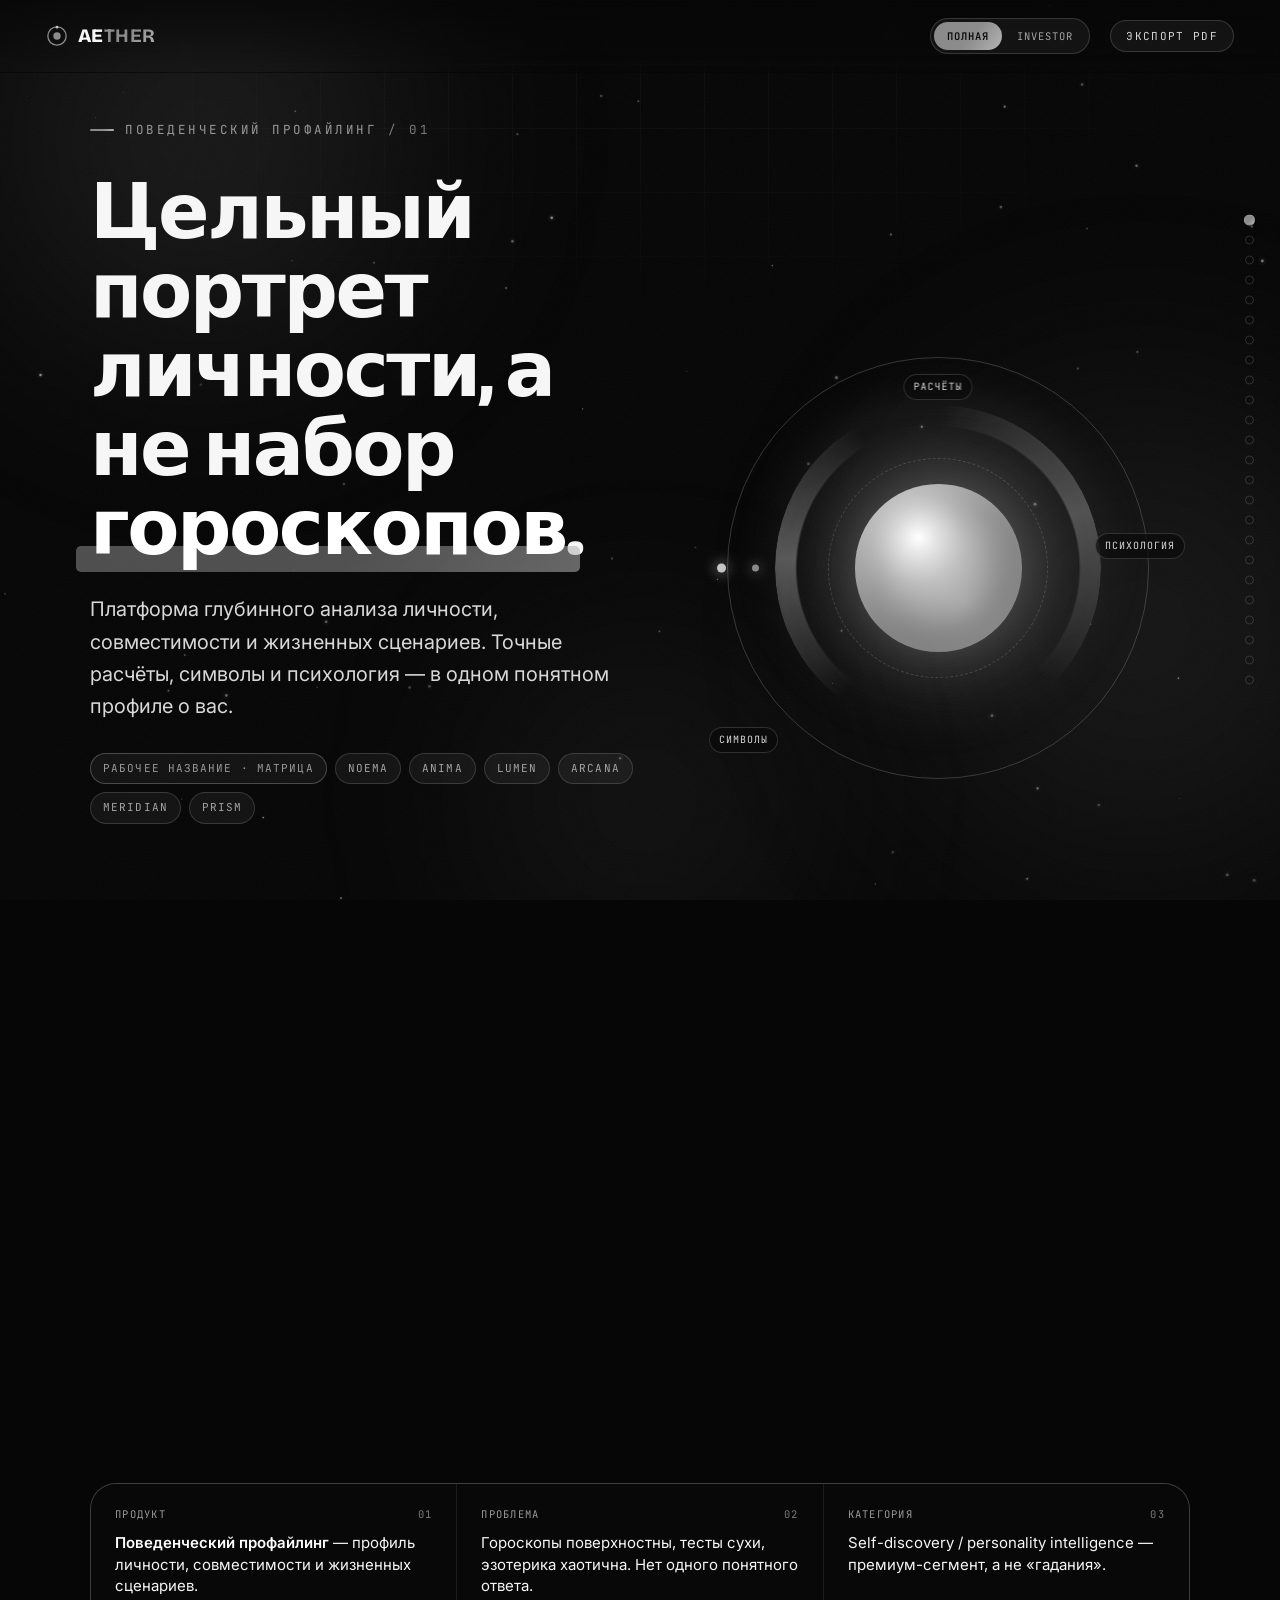
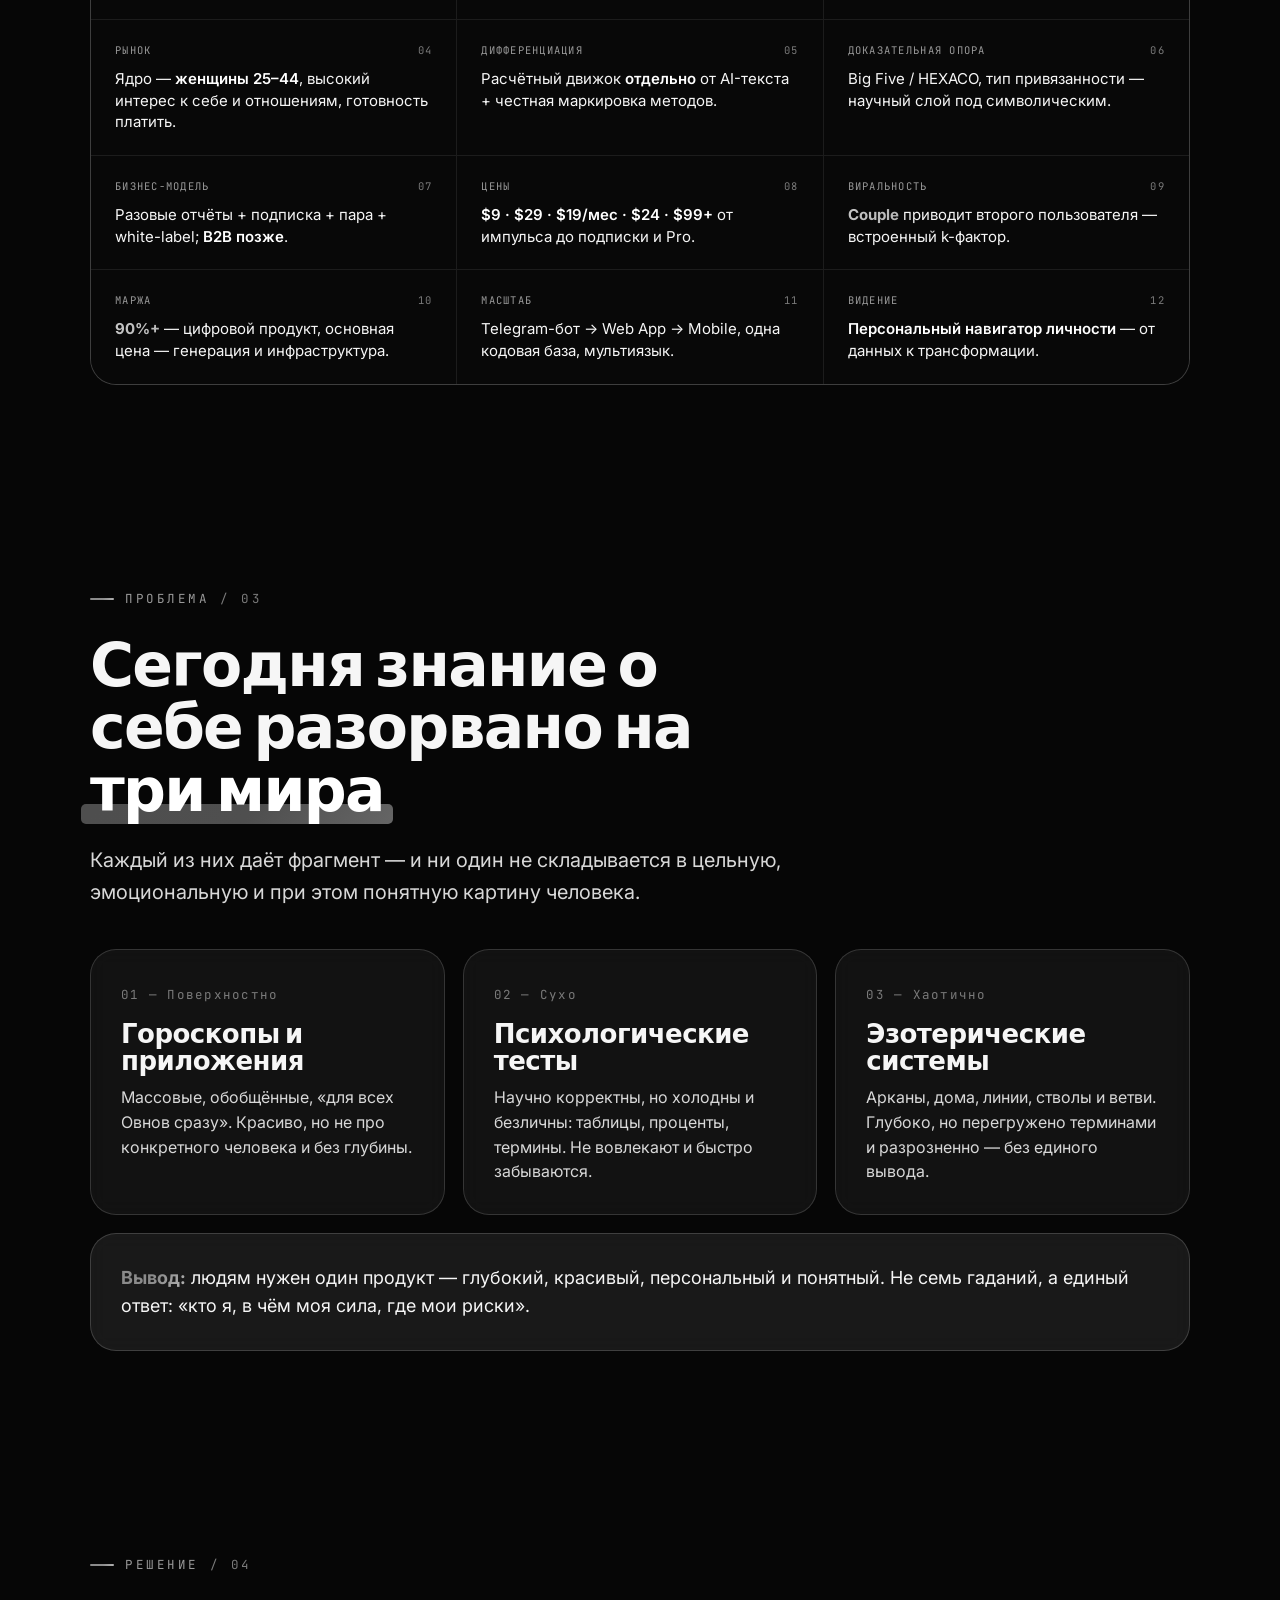
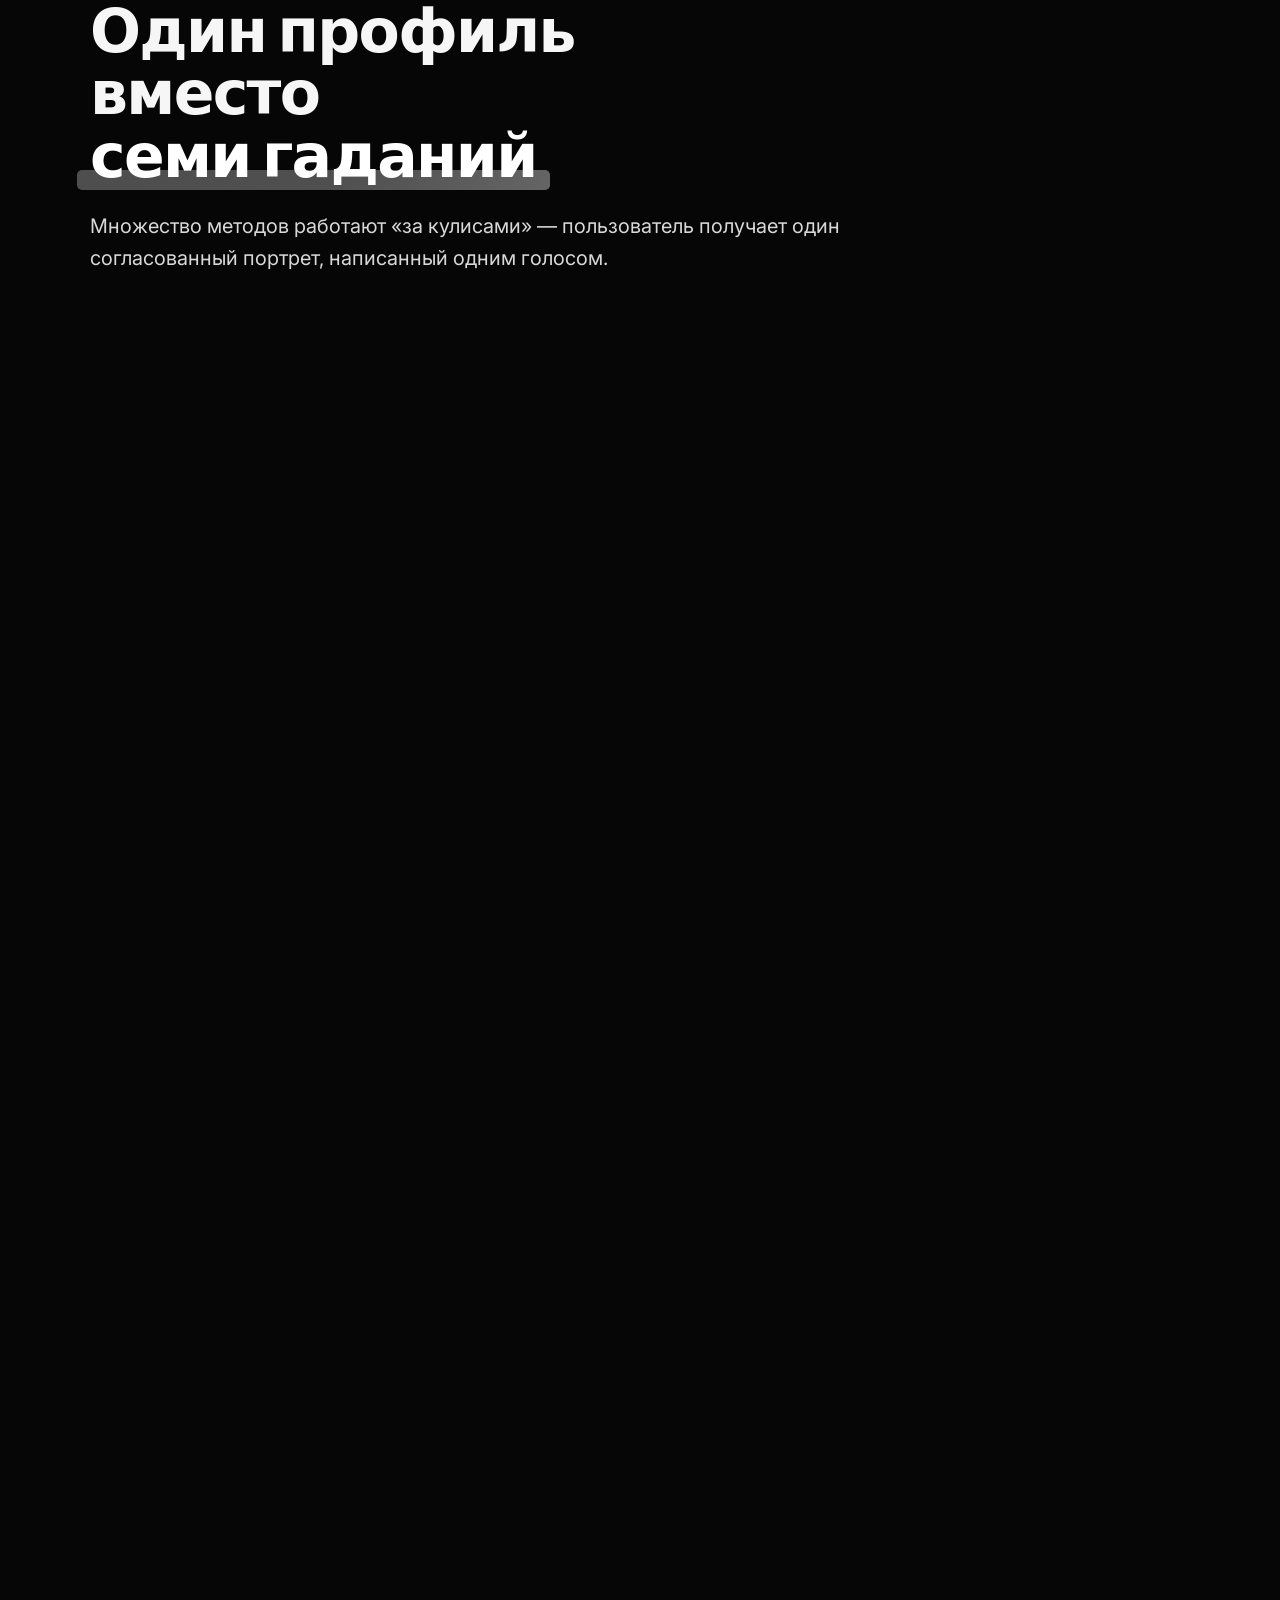
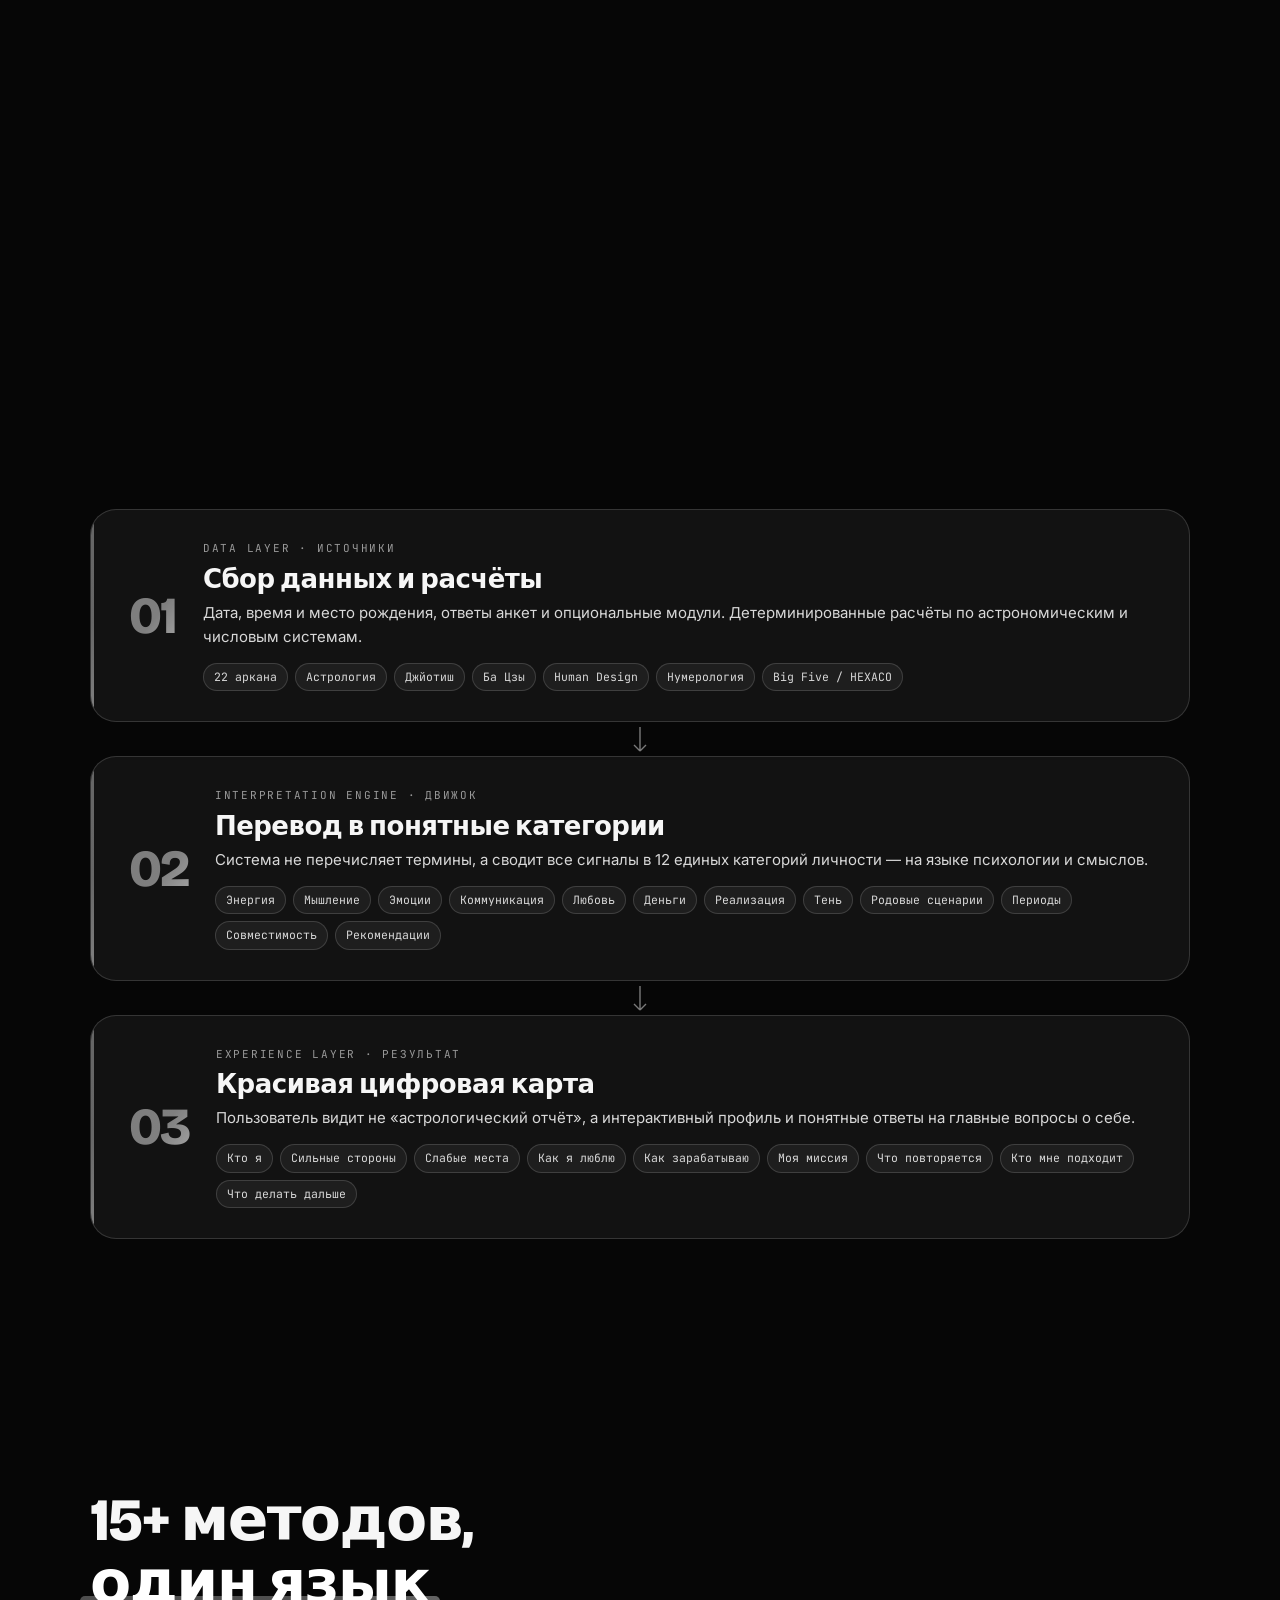
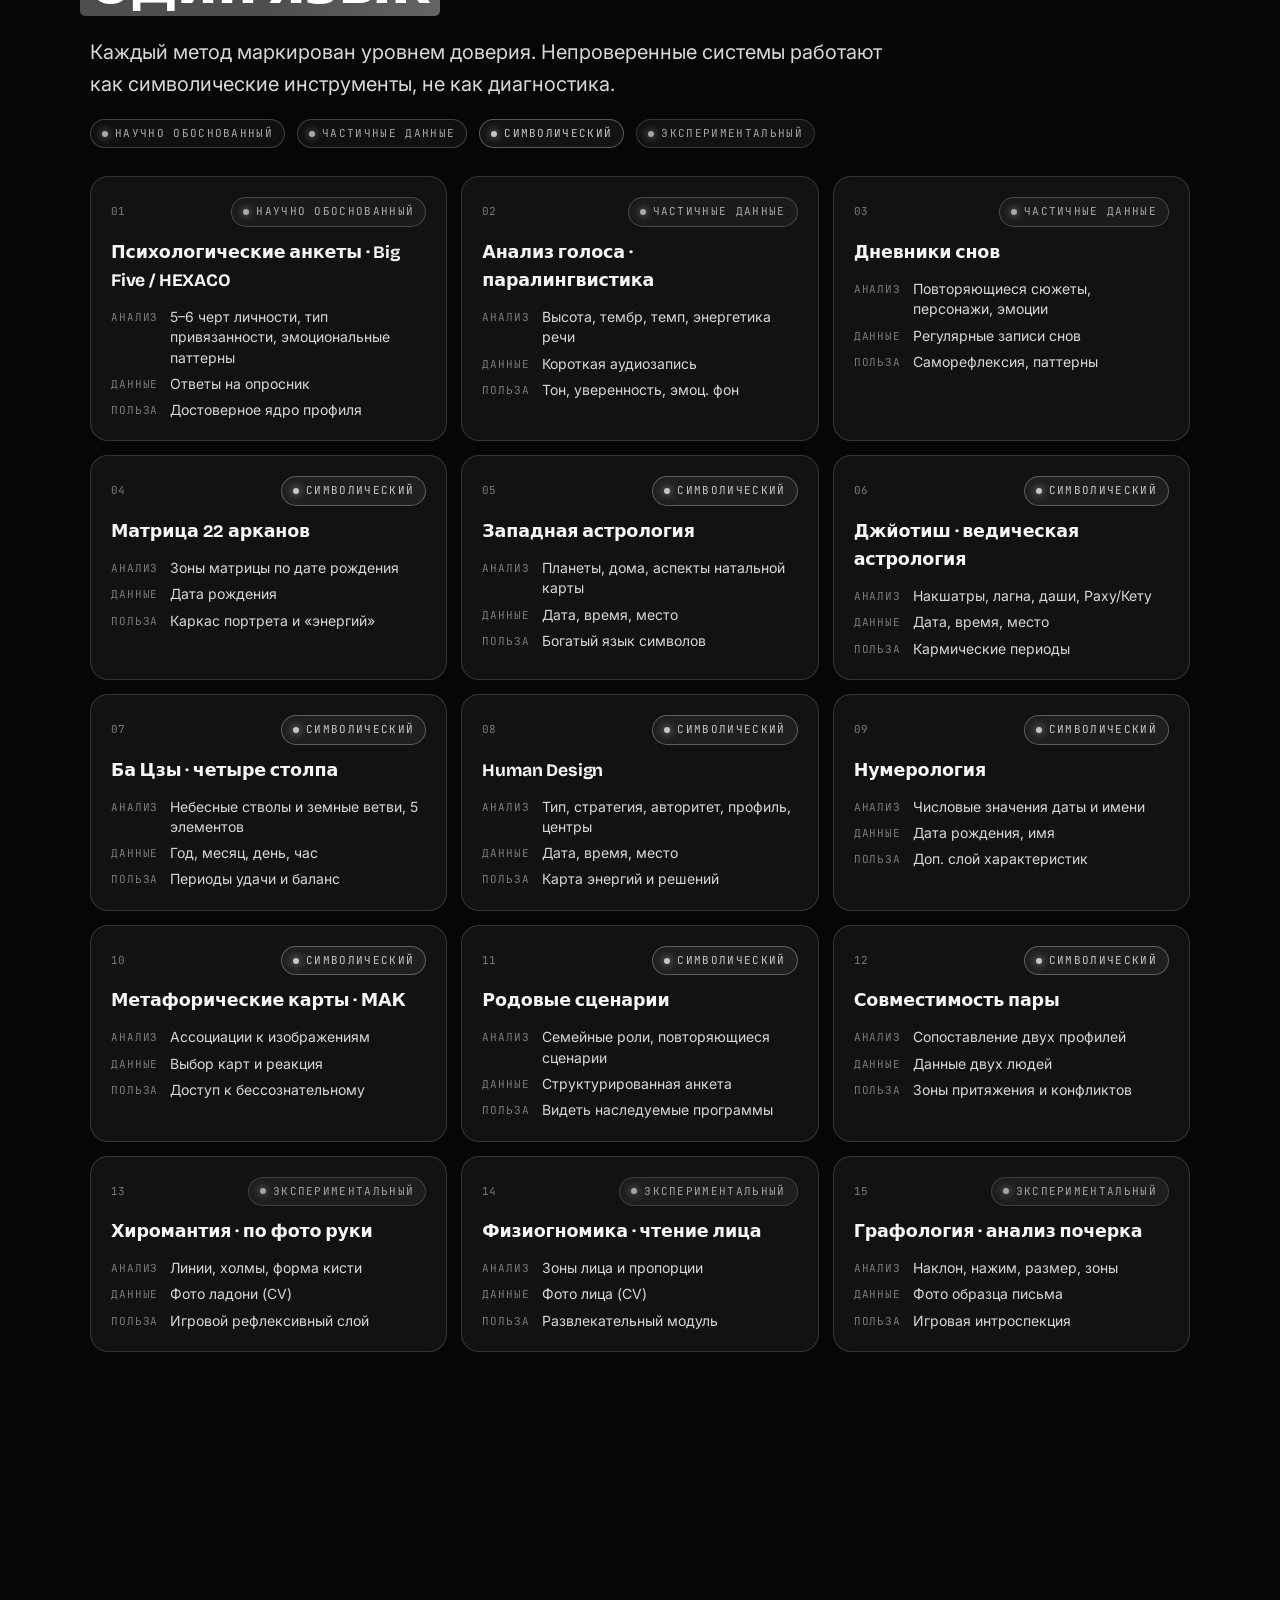
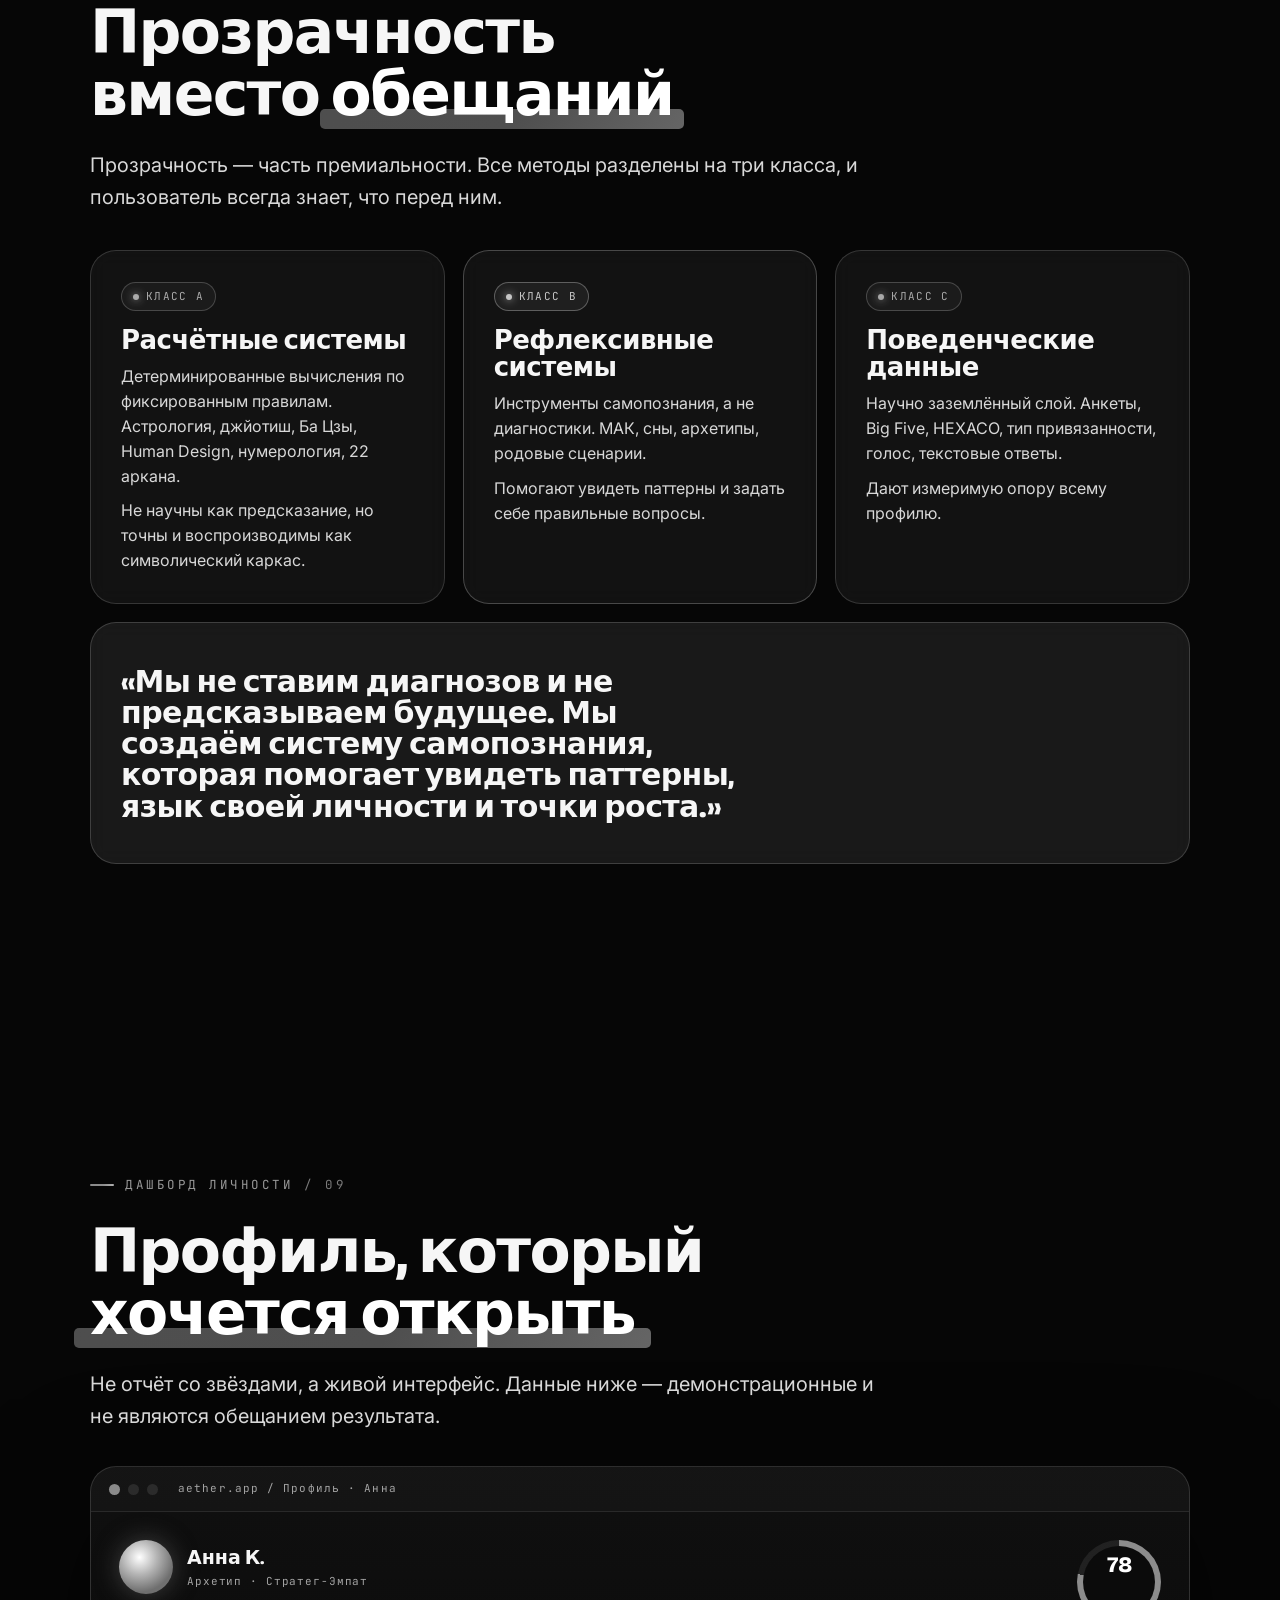
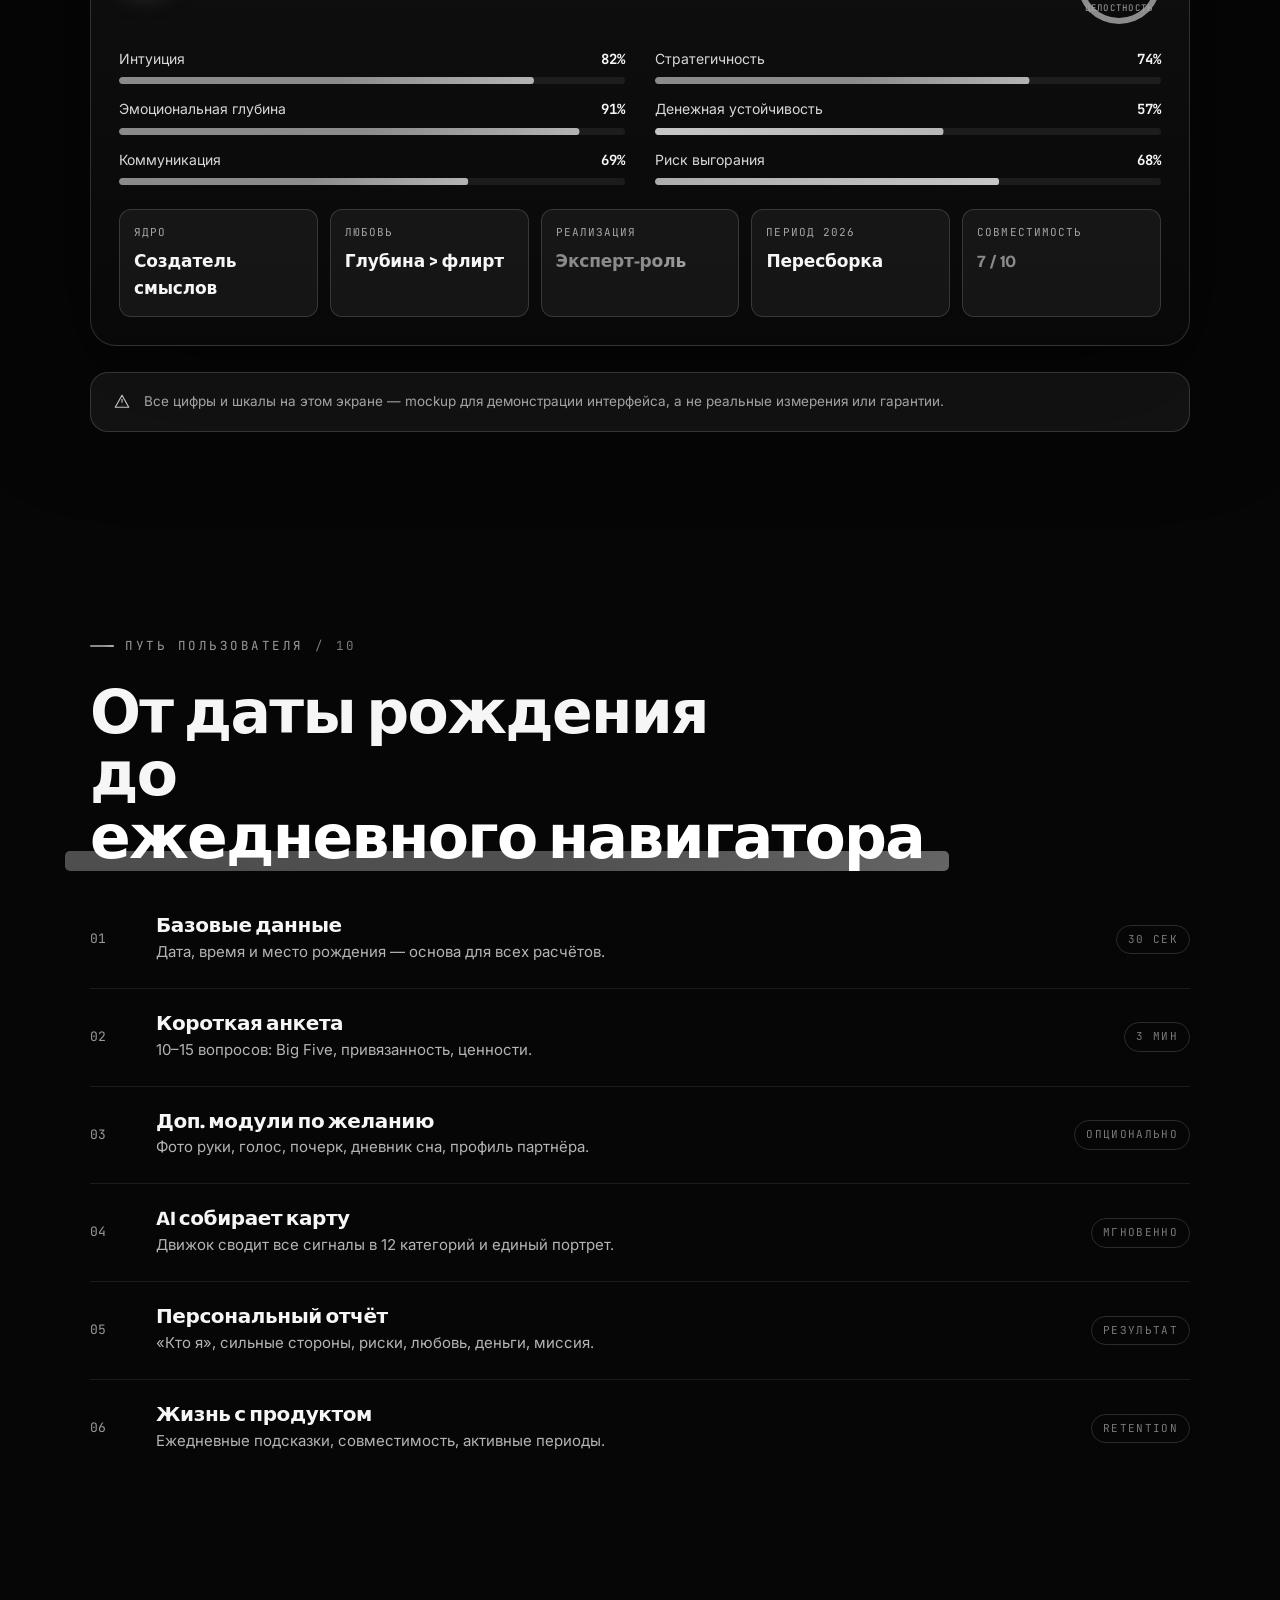
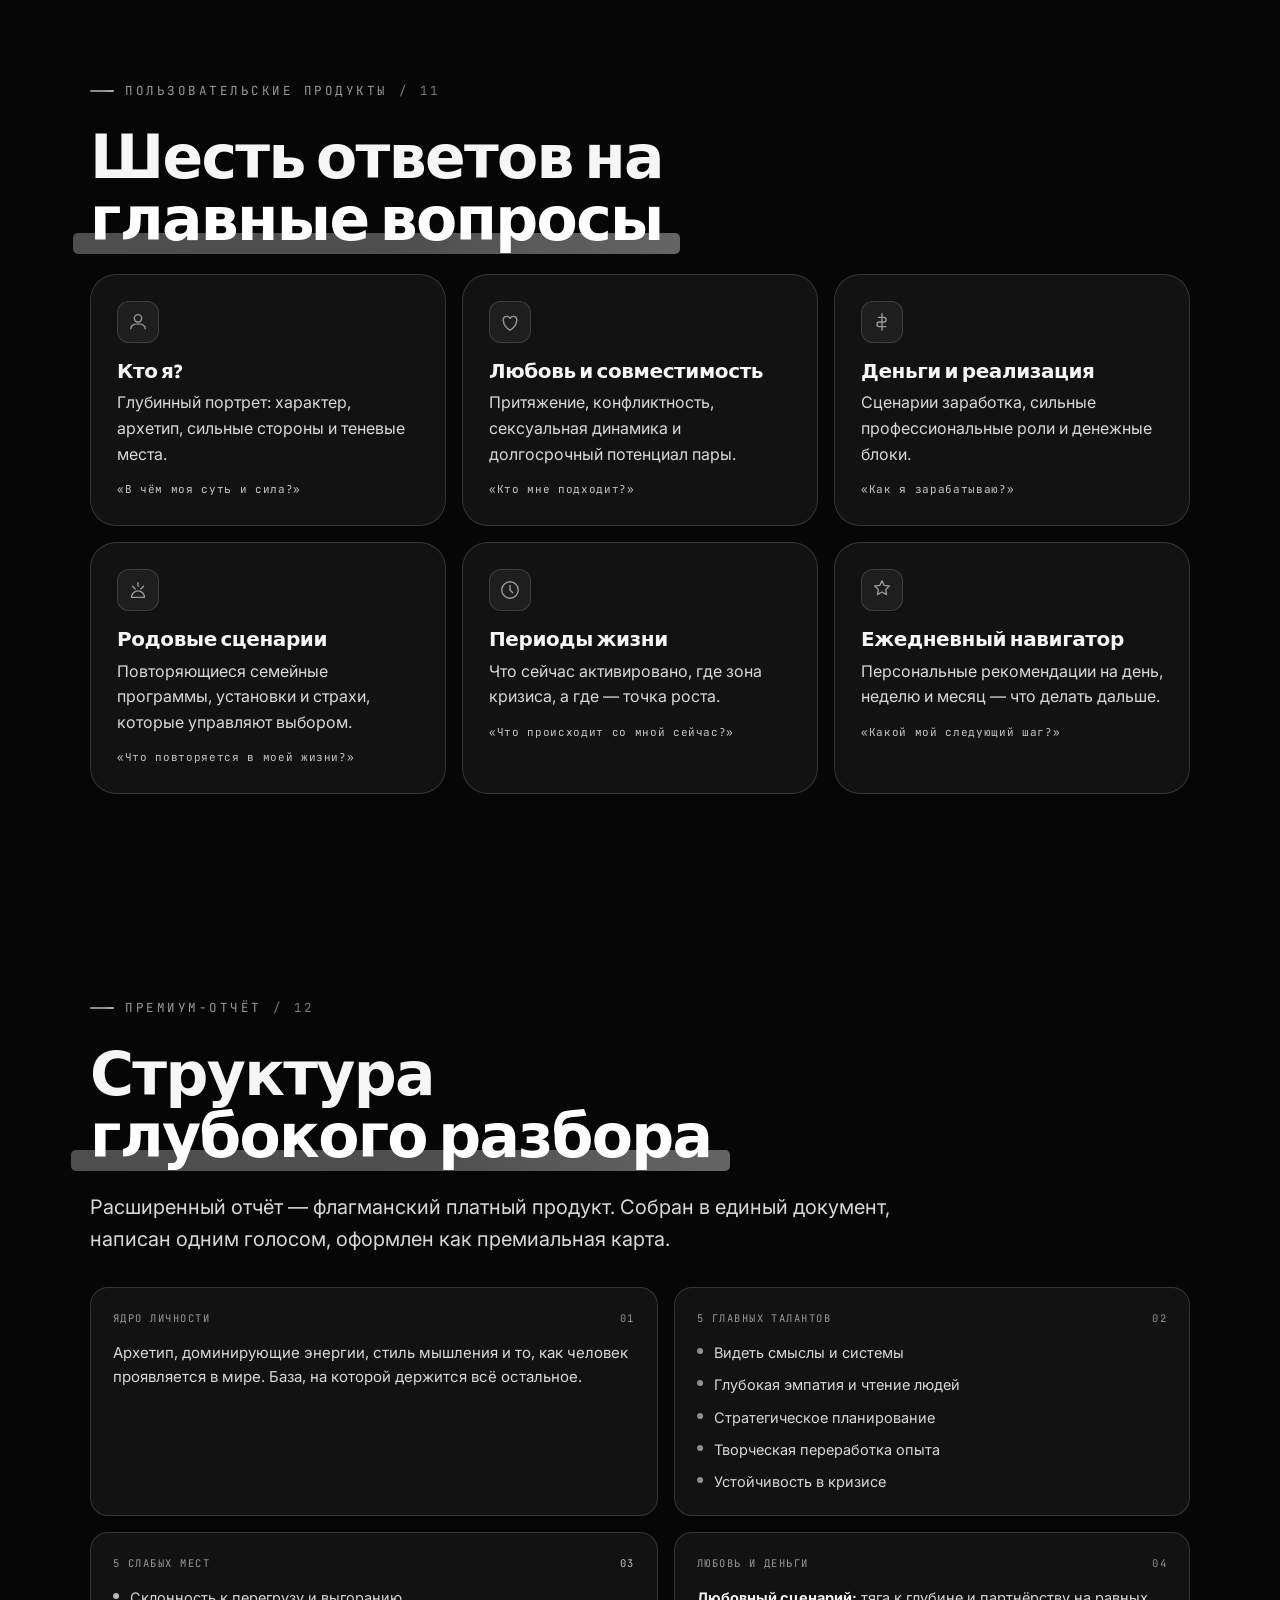
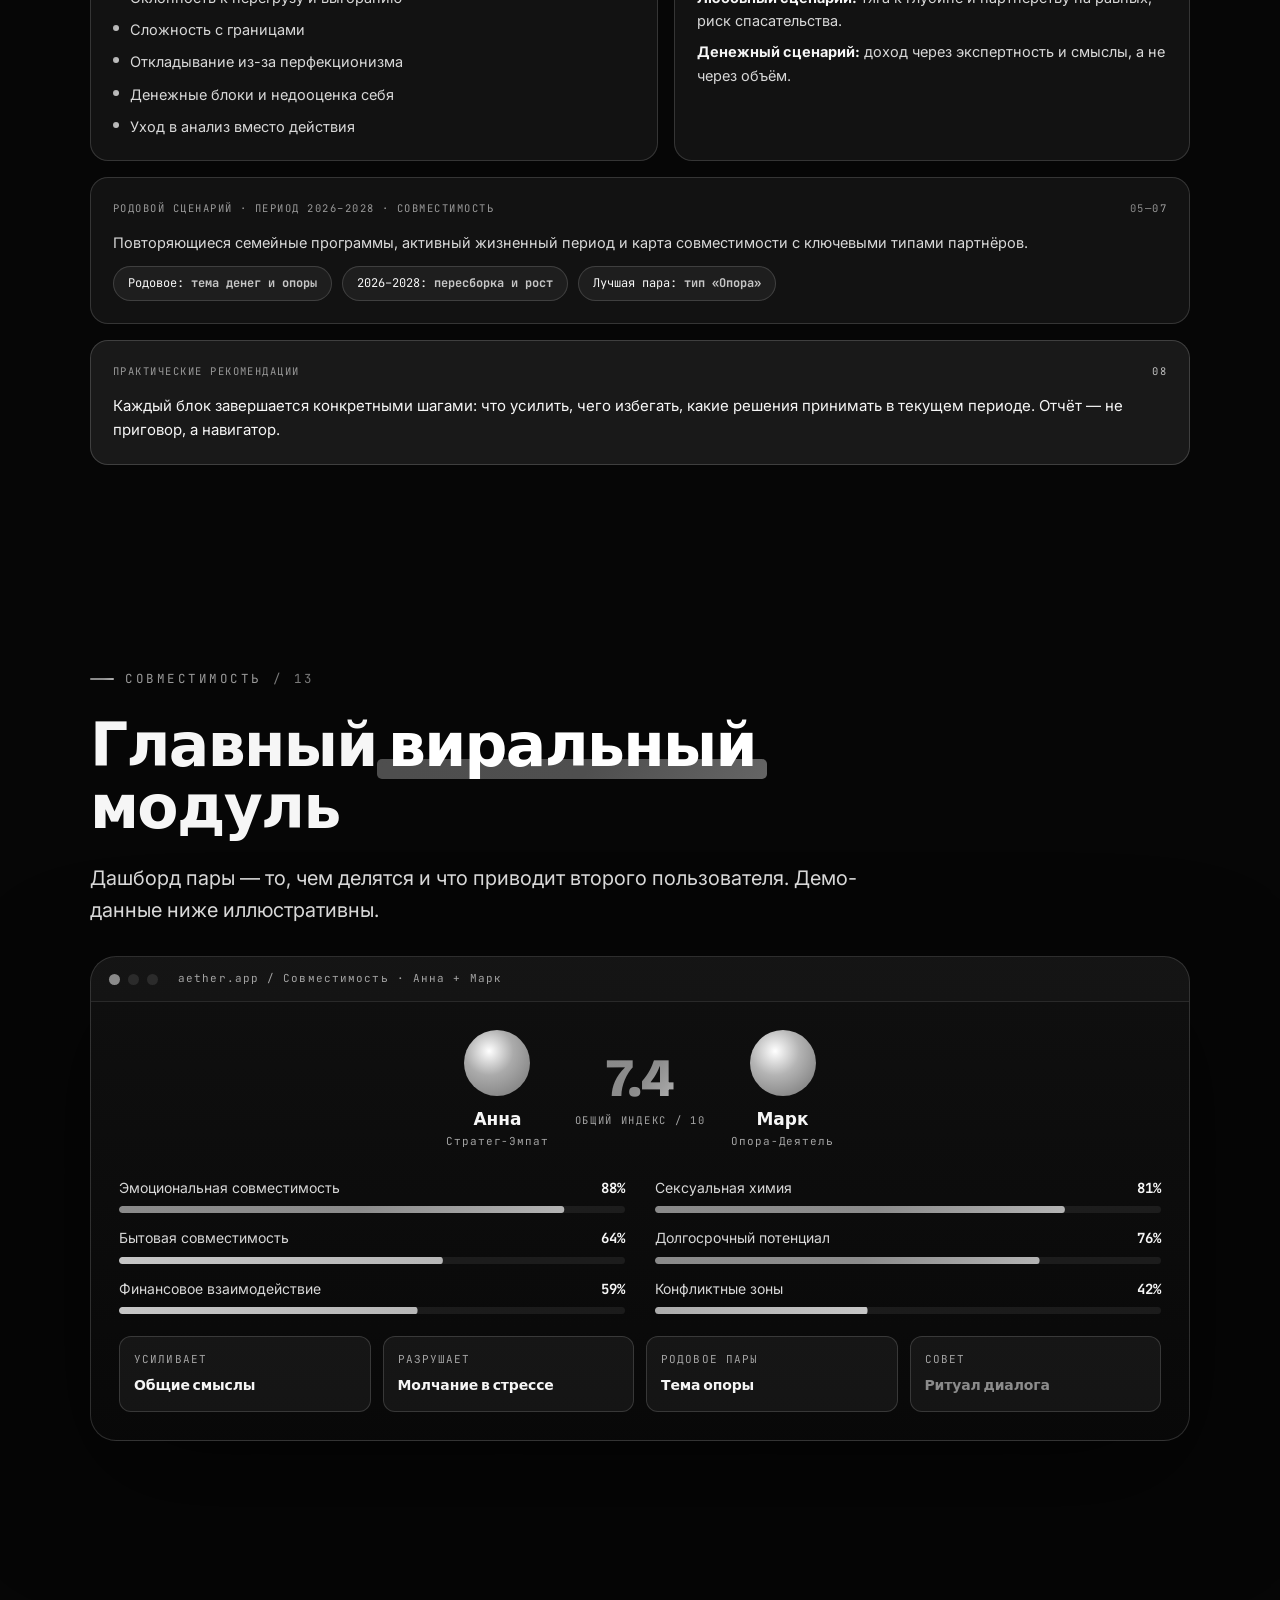
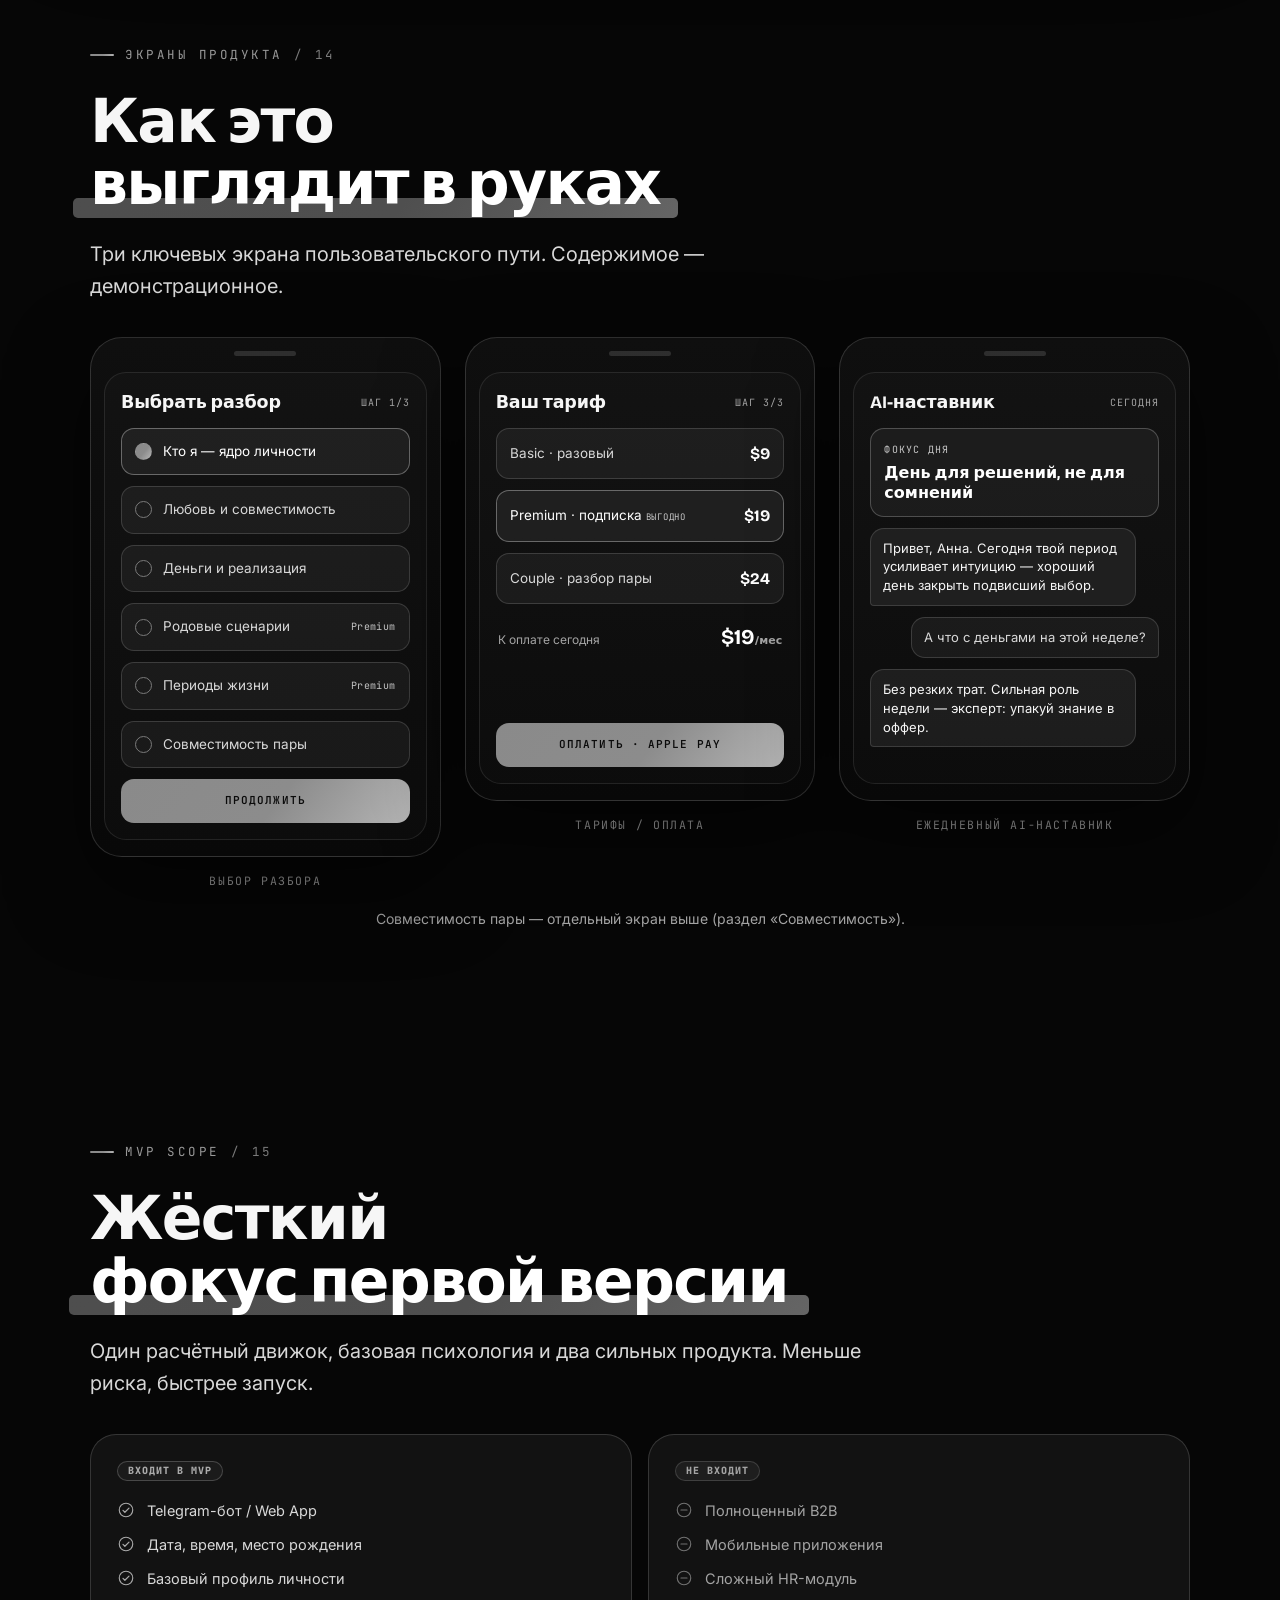
==== app/deck.html @ 096725c0 "Инвесторская презентация (24 секции) в чёрно-белом + рендер на /deck Взят премиум-референс premium_p" ====
<!DOCTYPE html>
<html lang="ru">
<head>
<meta charset="UTF-8">
<meta name="viewport" content="width=device-width, initial-scale=1.0">
<title>МАТРИЦА — Поведенческий профайлинг</title>
<link rel="preconnect" href="https://fonts.googleapis.com">
<link rel="preconnect" href="https://fonts.gstatic.com" crossorigin>
<link href="https://fonts.googleapis.com/css2?family=Bricolage+Grotesque:opsz,wght@12..96,400..800&family=Inter:wght@400;500;600&family=JetBrains+Mono:wght@400;500;600&family=Space+Grotesk:wght@500;600;700&display=swap" rel="stylesheet">
<style>
/* ============ TOKENS ============ */
:root{
  --bg:#060606;
  --bg-2:#0b0b0b;
  --ink:#f6f6f6;
  --ink-2:#d8d8d8;
  --muted:#a4a4a4;
  --faint:#7a7a7a;
  --line:rgba(255,255,255,.15);
  --line-2:rgba(255,255,255,.09);
  --soft:rgba(255,255,255,.05);
  --violet:#999999;
  --violet-deep:#6f6f6f;
  --blue:#8a8a8a;
  --gold:#c6c6c6;
  --grad:linear-gradient(128deg,#8a8a8a 0%,#8c8c8c 54%,#b4b4b4 100%);
  --grad-gold:linear-gradient(120deg,#c6c6c6 0%,#b4b4b4 120%);
  --glass:rgba(255,255,255,.05);
  --glass-2:rgba(255,255,255,.08);
  --r:18px; --r-lg:26px; --r-sm:12px;
  --ease:cubic-bezier(.22,.61,.36,1);
  --ease-ios:cubic-bezier(.32,.72,0,1);
  --font-display:'Bricolage Grotesque','Space Grotesk',system-ui,sans-serif;
  --font-mono:'JetBrains Mono',ui-monospace,monospace;
  --font-body:'Inter',system-ui,-apple-system,sans-serif;
  --maxw:1180px;
}
*{margin:0;padding:0;box-sizing:border-box}
html{overflow-x:clip;scroll-behavior:smooth;-webkit-text-size-adjust:100%}
body{
  background:var(--bg);
  color:var(--ink-2);
  font-family:var(--font-body);
  font-size:17px;line-height:1.6;
  -webkit-font-smoothing:antialiased;
  overflow-x:clip;
  position:relative;
}

/* ============ AMBIENT BACKGROUND ============ */
.bg-fx{position:fixed;inset:0;z-index:0;pointer-events:none;overflow:hidden}
.glow{position:absolute;border-radius:50%;filter:blur(90px);opacity:.5;will-change:transform}
.glow.g1{width:640px;height:640px;top:-180px;left:-120px;background:radial-gradient(circle,#8a8a8a66,transparent 70%);animation:drift1 26s var(--ease) infinite alternate}
.glow.g2{width:720px;height:720px;top:30%;right:-220px;background:radial-gradient(circle,#8c8c8c55,transparent 70%);animation:drift2 32s var(--ease) infinite alternate}
.glow.g3{width:520px;height:520px;bottom:-160px;left:30%;background:radial-gradient(circle,#c6c6c62e,transparent 70%);animation:drift3 30s var(--ease) infinite alternate}
@keyframes drift1{to{transform:translate(80px,60px)}}
@keyframes drift2{to{transform:translate(-70px,40px)}}
@keyframes drift3{to{transform:translate(50px,-50px)}}
#stars{position:fixed;inset:0;z-index:1;pointer-events:none}
.grain{position:fixed;inset:0;z-index:2;pointer-events:none;opacity:.04;
  background-image:url("data:image/svg+xml,%3Csvg xmlns='http://www.w3.org/2000/svg' width='160' height='160'%3E%3Cfilter id='n'%3E%3CfeTurbulence type='fractalNoise' baseFrequency='.85' numOctaves='2'/%3E%3C/filter%3E%3Crect width='100%25' height='100%25' filter='url(%23n)'/%3E%3C/svg%3E")}
.mesh{position:fixed;inset:0;z-index:1;pointer-events:none;opacity:.5;
  background-image:linear-gradient(var(--line-2) 1px,transparent 1px),linear-gradient(90deg,var(--line-2) 1px,transparent 1px);
  background-size:64px 64px;
  -webkit-mask-image:radial-gradient(ellipse 70% 55% at 50% 0%,#000000,transparent 75%);
  mask-image:radial-gradient(ellipse 70% 55% at 50% 0%,#000000,transparent 75%)}

/* ============ SCROLL PROGRESS + NAV ============ */
.progress{position:fixed;top:0;left:0;height:2px;width:100%;transform:scaleX(0);transform-origin:left;z-index:90;background:var(--grad)}
.dotnav{position:fixed;right:26px;top:50%;transform:translateY(-50%);z-index:80;display:flex;flex-direction:column;gap:11px}
.dotnav a{width:9px;height:9px;border-radius:50%;border:1px solid var(--line);background:transparent;transition:all .35s var(--ease);position:relative}
.dotnav a:hover{border-color:var(--violet)}
.dotnav a.on{background:var(--grad);border-color:transparent;transform:scale(1.25)}
.dotnav a span{position:absolute;right:18px;top:50%;transform:translateY(-50%) translateX(6px);opacity:0;white-space:nowrap;font-family:var(--font-mono);font-size:10px;letter-spacing:.12em;text-transform:uppercase;color:var(--muted);pointer-events:none;transition:.3s var(--ease)}
.dotnav a:hover span{opacity:1;transform:translateY(-50%) translateX(0)}

/* ============ HEADER ============ */
.hdr{position:fixed;top:0;left:0;right:0;z-index:85;display:flex;align-items:center;justify-content:space-between;padding:18px clamp(20px,4vw,46px);backdrop-filter:blur(12px);background:linear-gradient(180deg,rgba(6,6,6,.7),transparent);border-bottom:1px solid transparent;transition:border-color .4s}
.hdr.scrolled{border-bottom:1px solid var(--line-2);background:rgba(6,6,6,.82)}
.brand{display:flex;align-items:center;gap:10px;font-family:var(--font-display);font-weight:800;font-size:19px;letter-spacing:.02em;color:var(--ink)}
.brand .mark{width:22px;height:22px;flex:none}
.brand b{background:var(--grad);-webkit-background-clip:text;background-clip:text;color:transparent}
.hdr-right{display:flex;align-items:center;gap:20px}
.hdr-tag{font-family:var(--font-mono);font-size:11px;letter-spacing:.18em;text-transform:uppercase;color:var(--muted)}
.btn-print{font-family:var(--font-mono);font-size:11px;letter-spacing:.12em;text-transform:uppercase;color:var(--ink-2);background:var(--glass);border:1px solid var(--line);border-radius:999px;padding:8px 15px;cursor:pointer;transition:.3s var(--ease)}
.btn-print:hover{border-color:var(--violet);color:#ffffff}

/* ============ LAYOUT ============ */
.wrap{width:100%;max-width:var(--maxw);margin:0 auto;padding:0 clamp(20px,4vw,40px);position:relative;z-index:5}
section{position:relative;z-index:5;min-height:100vh;display:flex;align-items:center;padding:112px 0 84px}
section.compact{min-height:auto;padding:96px 0}
.eyebrow{display:inline-flex;align-items:center;gap:11px;font-family:var(--font-mono);font-size:12px;letter-spacing:.2em;text-transform:uppercase;color:var(--violet);margin-bottom:26px}
.eyebrow::before{content:"";width:24px;height:2px;background:var(--grad);border-radius:2px}
.eyebrow .num{color:var(--faint)}
h1,h2,h3{font-family:var(--font-display);color:var(--ink);font-weight:800;letter-spacing:-.028em;line-height:1.04}
h2.title{font-size:clamp(33px,5vw,60px);margin-bottom:22px;max-width:18ch}
h3{font-size:clamp(20px,2.4vw,26px);letter-spacing:-.02em}
.lead{font-size:clamp(17px,1.7vw,20px);color:var(--ink-2);max-width:62ch;line-height:1.62}
.hl{position:relative;z-index:0;color:#ffffff;white-space:nowrap}
@media(max-width:600px){.hl{white-space:normal}}
.hl::after{content:"";position:absolute;left:-3%;right:-3%;bottom:.04em;height:.34em;border-radius:5px;background:var(--grad);opacity:.55;z-index:-1}
.grad-txt{background:var(--grad);-webkit-background-clip:text;background-clip:text;color:transparent}
.gold-txt{background:var(--grad-gold);-webkit-background-clip:text;background-clip:text;color:transparent}

/* ============ GLASS CARD ============ */
.card{background:var(--glass);border:1px solid var(--line);border-radius:var(--r-lg);backdrop-filter:blur(10px);padding:30px;position:relative;transition:transform .5s var(--ease),border-color .5s var(--ease)}
.card.lift:hover{transform:translateY(-5px);border-color:rgba(153,153,153,.45)}
.card .idx{font-family:var(--font-mono);font-size:12px;color:var(--faint);letter-spacing:.1em}
.card h3{margin:14px 0 10px}
.card p{font-size:15px;color:var(--ink-2);line-height:1.58}
.eg{font-size:14px;color:var(--muted)}

/* ============ BADGES ============ */
.badge{display:inline-flex;align-items:center;gap:7px;font-family:var(--font-mono);font-size:10.5px;letter-spacing:.12em;text-transform:uppercase;padding:5px 11px;border-radius:999px;border:1px solid var(--line);white-space:nowrap}
.badge::before{content:"";width:6px;height:6px;border-radius:50%;background:currentColor;box-shadow:0 0 8px currentColor}
.badge--high{color:#ababab;border-color:rgba(138,138,138,.4);background:rgba(138,138,138,.08)}
.badge--mid{color:#a8a8a8;border-color:rgba(140,140,140,.4);background:rgba(140,140,140,.08)}
.badge--sym{color:#c6c6c6;border-color:rgba(198,198,198,.38);background:rgba(198,198,198,.07)}
.badge--exp{color:#a5a5a5;border-color:var(--line);background:var(--soft)}

/* ============ GRID ============ */
.grid{display:grid;gap:18px}
.g2{grid-template-columns:repeat(2,1fr)}
.g3{grid-template-columns:repeat(3,1fr)}
.g4{grid-template-columns:repeat(4,1fr)}
.auto{grid-template-columns:repeat(auto-fit,minmax(250px,1fr))}

/* ============ REVEAL (progressive enhancement: hidden only when JS adds .anim) ============ */
.rv{transition:opacity .8s var(--ease),transform .8s var(--ease),filter .8s var(--ease)}
body.anim .rv{opacity:0;transform:translateY(26px);filter:blur(6px)}
body.anim .rv.in{opacity:1;transform:none;filter:none}
.rv.d1{transition-delay:.08s}.rv.d2{transition-delay:.16s}.rv.d3{transition-delay:.24s}.rv.d4{transition-delay:.32s}.rv.d5{transition-delay:.4s}.rv.d6{transition-delay:.48s}

/* ============ HERO ============ */
#hero{min-height:100vh;overflow:hidden}
.hero-grid{display:grid;grid-template-columns:1.05fr .95fr;gap:40px;align-items:center;width:100%}
.hero-names{display:flex;flex-wrap:wrap;gap:8px;margin:30px 0 0}
.chip{font-family:var(--font-mono);font-size:11px;letter-spacing:.1em;text-transform:uppercase;color:var(--muted);border:1px solid var(--line);border-radius:999px;padding:6px 12px;background:var(--soft)}
.chip.work{color:var(--violet);border-color:rgba(153,153,153,.4)}
.hero-cta{display:flex;flex-wrap:wrap;gap:14px;margin-top:36px}
.btn{display:inline-flex;align-items:center;gap:9px;font-family:var(--font-mono);font-size:12px;letter-spacing:.1em;text-transform:uppercase;padding:14px 24px;border-radius:999px;cursor:pointer;text-decoration:none;transition:.35s var(--ease);position:relative;overflow:hidden}
.btn-primary{color:#0b0b0b;background:var(--grad);border:1px solid transparent;font-weight:600}
.btn-primary:hover{transform:translateY(-2px);box-shadow:0 14px 40px rgba(111,111,111,.4)}
.btn-ghost{color:var(--ink);background:var(--glass);border:1px solid var(--line)}
.btn-ghost:hover{border-color:var(--violet);transform:translateY(-2px)}
.h1xl{font-size:clamp(40px,6.6vw,76px);letter-spacing:-.032em;margin:8px 0 24px}
.hero-stats{display:flex;gap:34px;margin-top:46px;flex-wrap:wrap}
.hstat .n{font-family:var(--font-display);font-weight:800;font-size:30px;letter-spacing:-.02em}
.hstat .l{font-family:var(--font-mono);font-size:10.5px;letter-spacing:.13em;text-transform:uppercase;color:var(--muted);margin-top:4px}

/* AURA CORE */
.aura{position:relative;width:min(440px,80vw);aspect-ratio:1;margin:0 auto;display:grid;place-items:center}
.aura::before{content:"";position:absolute;inset:8%;border-radius:50%;background:radial-gradient(circle at 50% 45%,rgba(140,140,140,.4),rgba(138,138,138,.12) 45%,transparent 70%);filter:blur(14px)}
.ring{position:absolute;border-radius:50%;inset:0}
.ring.a{border:1px solid rgba(153,153,153,.32);inset:2%;animation:spin 34s linear infinite}
.ring.b{inset:13%;background:conic-gradient(from 0deg,transparent,rgba(138,138,138,.5),transparent 38%,transparent 60%,rgba(198,198,198,.4),transparent 92%);-webkit-mask:radial-gradient(circle,transparent 61%,#000000 62%);mask:radial-gradient(circle,transparent 61%,#000000 62%);animation:spin 22s linear infinite reverse}
.ring.c{inset:25%;border:1px dashed rgba(255,255,255,.16);animation:spin 44s linear infinite}
.core{position:relative;width:38%;aspect-ratio:1;border-radius:50%;background:radial-gradient(circle at 38% 32%,#ffffff,#b4b4b4 30%,#6f6f6f 64%,#353535 100%);box-shadow:0 0 60px rgba(111,111,111,.6),inset 0 0 30px rgba(255,255,255,.3);animation:pulse 6s var(--ease) infinite}
.core::after{content:"";position:absolute;inset:0;border-radius:50%;background:radial-gradient(circle at 65% 70%,rgba(138,138,138,.5),transparent 55%);mix-blend-mode:screen}
.orbit{position:absolute;inset:0;animation:spin 16s linear infinite}
.orbit i{position:absolute;top:50%;left:-1px;width:9px;height:9px;border-radius:50%;background:var(--gold);box-shadow:0 0 14px var(--gold);transform:translateY(-50%)}
.orbit.o2{inset:8%;animation-duration:26s;animation-direction:reverse}
.orbit.o2 i{background:var(--blue);box-shadow:0 0 14px var(--blue);width:7px;height:7px}
.aura-tags{position:absolute;inset:0;pointer-events:none}
.aura-tags span{position:absolute;font-family:var(--font-mono);font-size:10px;letter-spacing:.1em;text-transform:uppercase;color:var(--ink-2);background:rgba(11,11,11,.7);border:1px solid var(--line);border-radius:999px;padding:4px 9px;backdrop-filter:blur(6px)}
.aura-tags .t1{top:6%;left:50%;transform:translateX(-50%)}
.aura-tags .t2{top:42%;right:-6%}
.aura-tags .t3{bottom:8%;left:-2%}
@keyframes spin{to{transform:rotate(360deg)}}
@keyframes pulse{0%,100%{transform:scale(1)}50%{transform:scale(1.07)}}

/* ============ FORMULA / PIPELINE ============ */
.flow{display:flex;align-items:stretch;gap:0;flex-wrap:wrap;margin-top:14px}
.flow .node{flex:1;min-width:150px;background:var(--glass);border:1px solid var(--line);border-radius:var(--r);padding:20px 18px;position:relative}
.flow .node .k{font-family:var(--font-mono);font-size:10.5px;letter-spacing:.12em;text-transform:uppercase;color:var(--violet);margin-bottom:8px}
.flow .node .v{font-family:var(--font-display);font-weight:700;font-size:17px;color:var(--ink);letter-spacing:-.01em}
.flow .arr{display:flex;align-items:center;padding:0 4px;color:var(--faint);font-size:20px}

/* ============ ARCH LAYERS ============ */
.layer{display:grid;grid-template-columns:auto 1fr;gap:26px;align-items:center;border:1px solid var(--line);border-radius:var(--r-lg);background:var(--glass);padding:30px clamp(22px,3vw,38px);position:relative;overflow:hidden}
.layer+.layer{margin-top:16px}
.layer .lnum{font-family:var(--font-display);font-weight:800;font-size:52px;letter-spacing:-.03em;background:var(--grad);-webkit-background-clip:text;background-clip:text;color:transparent;line-height:1;opacity:.9}
.layer .lk{font-family:var(--font-mono);font-size:11px;letter-spacing:.16em;text-transform:uppercase;color:var(--violet);margin-bottom:8px}
.layer h3{margin-bottom:8px}
.layer .tags{display:flex;flex-wrap:wrap;gap:7px;margin-top:14px}
.layer .tags span{font-family:var(--font-mono);font-size:11px;color:var(--ink-2);border:1px solid var(--line);border-radius:999px;padding:4px 10px;background:var(--soft)}
.layer .edge{position:absolute;left:0;top:0;bottom:0;width:3px;background:var(--grad);opacity:.7}
.layer-link{display:flex;justify-content:center;padding:4px 0}
.layer-link svg{color:var(--faint)}

/* ============ METHODS TABLE/GRID ============ */
.legend{display:flex;flex-wrap:wrap;gap:12px;margin:8px 0 28px}
.src{display:grid;grid-template-columns:repeat(auto-fill,minmax(280px,1fr));gap:14px}
.scard{background:var(--glass);border:1px solid var(--line);border-radius:var(--r);padding:20px;transition:transform .45s var(--ease),border-color .45s var(--ease)}
.scard:hover{transform:translateY(-4px);border-color:rgba(153,153,153,.4)}
.scard .top{display:flex;justify-content:space-between;align-items:center;gap:10px;margin-bottom:12px}
.scard .top .i{font-family:var(--font-mono);font-size:11px;color:var(--faint)}
.scard h4{font-family:var(--font-display);font-weight:700;font-size:17px;color:var(--ink);letter-spacing:-.01em;margin-bottom:10px}
.scard dl{display:grid;grid-template-columns:auto 1fr;gap:5px 12px;font-size:13px}
.scard dt{font-family:var(--font-mono);font-size:9.5px;letter-spacing:.08em;text-transform:uppercase;color:var(--faint);padding-top:2px}
.scard dd{color:var(--ink-2);line-height:1.4}

/* ============ FOOTER / DISCLAIMER ============ */
.disc{border:1px solid var(--line);border-radius:var(--r);background:var(--soft);padding:18px 22px;font-size:13.5px;color:var(--muted);display:flex;gap:13px;align-items:flex-start;margin-top:26px}
.disc svg{flex:none;color:var(--gold);margin-top:2px}

/* ============ APP WINDOW MOCKUP ============ */
.appwin{border:1px solid var(--line);border-radius:var(--r-lg);background:linear-gradient(180deg,rgba(17,17,17,.92),rgba(9,9,9,.92));overflow:hidden;box-shadow:0 40px 120px rgba(0,0,0,.5)}
.appbar{display:flex;align-items:center;gap:8px;padding:13px 18px;border-bottom:1px solid var(--line-2);background:rgba(255,255,255,.02)}
.appbar .d{width:11px;height:11px;border-radius:50%;background:#2b2b2b}
.appbar .d:first-child{background:#8a8a8a}
.appbar .ttl{margin-left:12px;font-family:var(--font-mono);font-size:11px;letter-spacing:.1em;color:var(--muted)}
.appbody{padding:clamp(18px,2.6vw,28px)}
.dash-head{display:flex;justify-content:space-between;align-items:flex-start;flex-wrap:wrap;gap:18px;margin-bottom:24px}
.avatar{display:flex;align-items:center;gap:14px}
.avatar .ring2{width:54px;height:54px;border-radius:50%;background:radial-gradient(circle at 38% 32%,#ffffff,#b4b4b4 35%,#6f6f6f 70%);box-shadow:0 0 24px rgba(111,111,111,.5)}
.avatar .nm{font-family:var(--font-display);font-weight:700;font-size:19px;color:var(--ink)}
.avatar .sub{font-family:var(--font-mono);font-size:11px;color:var(--muted);letter-spacing:.08em}
.score-ring{position:relative;width:84px;height:84px;border-radius:50%;display:grid;place-items:center;background:conic-gradient(#8c8c8c calc(var(--p)*1%),rgba(255,255,255,.08) 0);}
.score-ring::before{content:"";position:absolute;inset:6px;border-radius:50%;background:#0b0b0b}
.score-ring b{position:relative;font-family:var(--font-display);font-weight:800;font-size:22px;color:#ffffff}
.score-ring small{position:relative;display:block;font-family:var(--font-mono);font-size:8px;letter-spacing:.14em;color:var(--muted);text-transform:uppercase;text-align:center;margin-top:1px}
.metrics{display:grid;grid-template-columns:1fr 1fr;gap:14px 30px}
.metric .ml{display:flex;justify-content:space-between;font-size:13px;margin-bottom:7px}
.metric .ml b{font-family:var(--font-mono);color:var(--ink)}
.bar{height:7px;border-radius:99px;background:rgba(255,255,255,.07);overflow:hidden}
.bar i{display:block;height:100%;border-radius:99px;background:var(--grad);transform-origin:left;transform:scaleX(var(--v));transition:transform 1.1s var(--ease)}
body.anim .bar i{transform:scaleX(0)}
body.anim .in .bar i{transform:scaleX(var(--v))}
.bar.gold i{background:var(--grad-gold)}
.bar.warn i{background:linear-gradient(120deg,#acacac,#c6c6c6)}
.dash-cards{display:grid;grid-template-columns:repeat(auto-fit,minmax(130px,1fr));gap:12px;margin-top:24px}
.mini{border:1px solid var(--line);border-radius:var(--r-sm);background:var(--soft);padding:14px}
.mini .k{font-family:var(--font-mono);font-size:9.5px;letter-spacing:.1em;text-transform:uppercase;color:var(--muted)}
.mini .v{font-family:var(--font-display);font-weight:700;font-size:16px;color:var(--ink);margin-top:6px;letter-spacing:-.01em}
.mini .v.g{background:var(--grad);-webkit-background-clip:text;background-clip:text;color:transparent}

/* ============ JOURNEY ============ */
.journey{counter-reset:step;display:grid;gap:0}
.jstep{display:grid;grid-template-columns:auto 1fr auto;gap:24px;align-items:center;padding:24px 0;border-bottom:1px solid var(--line-2)}
.jstep:last-child{border-bottom:none}
.jstep .jn{counter-increment:step;font-family:var(--font-mono);font-size:13px;color:var(--violet);width:42px}
.jstep .jn::before{content:"0" counter(step)}
.jstep h3{font-size:20px;margin-bottom:4px}
.jstep p{font-size:14px;color:var(--muted)}
.jstep .jt{font-family:var(--font-mono);font-size:10px;letter-spacing:.12em;text-transform:uppercase;color:var(--faint);border:1px solid var(--line);border-radius:999px;padding:5px 11px;white-space:nowrap}

/* ============ PRODUCTS ============ */
.prod{display:grid;grid-template-columns:repeat(auto-fit,minmax(280px,1fr));gap:16px}
.pcard{border:1px solid var(--line);border-radius:var(--r-lg);background:var(--glass);padding:26px;transition:transform .5s var(--ease),border-color .5s var(--ease);position:relative;overflow:hidden}
.pcard:hover{transform:translateY(-5px);border-color:rgba(153,153,153,.45)}
.pcard .ico{width:42px;height:42px;border-radius:12px;display:grid;place-items:center;background:var(--soft);border:1px solid var(--line);color:var(--violet);margin-bottom:18px}
.pcard h3{font-size:20px;margin-bottom:9px}
.pcard p{font-size:14.5px;color:var(--ink-2)}
.pcard .q{font-family:var(--font-mono);font-size:11px;color:var(--gold);letter-spacing:.06em;margin-top:14px;display:block}

/* ============ REPORT CARD ============ */
.report{display:grid;grid-template-columns:1.1fr 1fr;gap:16px}
.rsec{border:1px solid var(--line);border-radius:var(--r);background:var(--glass);padding:22px}
.rsec .rk{font-family:var(--font-mono);font-size:10.5px;letter-spacing:.14em;text-transform:uppercase;color:var(--violet);margin-bottom:14px;display:flex;justify-content:space-between}
.rlist{list-style:none;display:grid;gap:9px}
.rlist li{display:flex;gap:11px;font-size:14.5px;color:var(--ink-2);align-items:flex-start}
.rlist li::before{content:"";width:6px;height:6px;border-radius:50%;background:var(--grad);margin-top:7px;flex:none}
.rlist.minus li::before{background:linear-gradient(120deg,#acacac,#c6c6c6)}
.rspan{grid-column:1/-1}
.tline{display:flex;gap:10px;flex-wrap:wrap;margin-top:6px}
.tline span{font-family:var(--font-mono);font-size:12px;color:var(--ink);border:1px solid var(--line);border-radius:999px;padding:7px 14px;background:var(--soft)}
.tline span b{color:var(--gold)}

/* ============ COMPAT ============ */
.compat-top{display:flex;align-items:center;justify-content:center;gap:26px;margin-bottom:26px;flex-wrap:wrap}
.cperson{text-align:center}
.cperson .av{width:66px;height:66px;border-radius:50%;margin:0 auto 10px}
.cperson .av.a{background:radial-gradient(circle at 38% 32%,#ffffff,#ababab 40%,#8a8a8a 75%)}
.cperson .av.b{background:radial-gradient(circle at 38% 32%,#ffffff,#b4b4b4 40%,#8c8c8c 75%)}
.cperson .nm{font-family:var(--font-display);font-weight:700;color:var(--ink)}
.cperson .sub{font-family:var(--font-mono);font-size:10.5px;color:var(--muted);letter-spacing:.08em}
.cscore{display:grid;place-items:center;text-align:center}
.cscore .big{font-family:var(--font-display);font-weight:800;font-size:54px;line-height:1;background:var(--grad);-webkit-background-clip:text;background-clip:text;color:transparent}
.cscore .lb{font-family:var(--font-mono);font-size:10px;letter-spacing:.16em;text-transform:uppercase;color:var(--muted);margin-top:6px}
.cgrid{display:grid;grid-template-columns:1fr 1fr;gap:14px 30px;margin-top:6px}

/* ============ MVP / LISTS ============ */
.split{display:grid;grid-template-columns:1fr 1fr;gap:16px}
.listcard{border:1px solid var(--line);border-radius:var(--r-lg);background:var(--glass);padding:26px}
.listcard h3{margin-bottom:18px;display:flex;align-items:center;gap:10px}
.listcard h3 .tag{font-family:var(--font-mono);font-size:10px;letter-spacing:.1em;text-transform:uppercase;padding:4px 10px;border-radius:999px}
.tag.go{color:#ababab;border:1px solid rgba(138,138,138,.4);background:rgba(138,138,138,.08)}
.tag.later{color:var(--muted);border:1px solid var(--line);background:var(--soft)}
.checks{list-style:none;display:grid;gap:11px}
.checks li{display:flex;gap:12px;font-size:14.5px;color:var(--ink-2);align-items:flex-start}
.checks li svg{flex:none;margin-top:2px}
.checks.muted li{color:var(--muted)}

/* ============ ROADMAP ============ */
.road{display:grid;grid-template-columns:repeat(4,1fr);gap:0;position:relative;margin-top:10px}
.rstage{padding:0 18px;position:relative}
.rstage:not(:last-child)::after{content:"";position:absolute;top:13px;left:60%;right:-40%;height:1px;background:var(--line)}
.rstage .dot{width:26px;height:26px;border-radius:50%;background:var(--glass);border:1px solid var(--line);display:grid;place-items:center;font-family:var(--font-mono);font-size:11px;color:var(--violet);margin-bottom:18px;position:relative;z-index:2}
.rstage.live .dot{background:var(--grad);border-color:transparent;color:#0b0b0b;font-weight:600}
.rstage .ph{font-family:var(--font-mono);font-size:10.5px;letter-spacing:.14em;text-transform:uppercase;color:var(--violet);margin-bottom:6px}
.rstage h3{font-size:18px;margin-bottom:10px}
.rstage ul{list-style:none;display:grid;gap:7px}
.rstage li{font-size:13px;color:var(--muted);padding-left:14px;position:relative}
.rstage li::before{content:"—";position:absolute;left:0;color:var(--faint)}

/* ============ PRICING ============ */
.tiers{display:grid;grid-template-columns:repeat(5,1fr);gap:13px}
.tier{border:1px solid var(--line);border-radius:var(--r);background:var(--glass);padding:22px 18px;transition:transform .5s var(--ease),border-color .5s var(--ease)}
.tier:hover{transform:translateY(-5px)}
.tier.feat{border-color:rgba(153,153,153,.5);background:var(--glass-2)}
.tier .tn{font-family:var(--font-display);font-weight:700;font-size:18px;color:var(--ink)}
.tier .tp{font-family:var(--font-display);font-weight:800;font-size:26px;margin:10px 0 4px;letter-spacing:-.02em}
.tier.feat .tp{background:var(--grad);-webkit-background-clip:text;background-clip:text;color:transparent}
.tier .tu{font-family:var(--font-mono);font-size:10px;color:var(--muted);letter-spacing:.08em;text-transform:uppercase}
.tier ul{list-style:none;margin-top:16px;display:grid;gap:8px}
.tier li{font-size:12.5px;color:var(--ink-2);padding-left:16px;position:relative}
.tier li::before{content:"+";position:absolute;left:0;color:var(--violet)}
.channels{display:flex;flex-wrap:wrap;gap:9px;margin-top:20px}
.channels span{font-family:var(--font-mono);font-size:11.5px;color:var(--ink-2);border:1px solid var(--line);border-radius:999px;padding:8px 14px;background:var(--soft)}

/* ============ RISKS ============ */
.risk{display:grid;grid-template-columns:1fr 1fr;gap:14px}
.rrow{border:1px solid var(--line);border-radius:var(--r);background:var(--glass);padding:20px 22px;display:grid;grid-template-columns:1fr;gap:12px}
.rrow .rx{display:flex;gap:11px;align-items:flex-start;font-size:14.5px;color:var(--ink)}
.rrow .rx svg{flex:none;color:#acacac;margin-top:2px}
.rrow .rs{display:flex;gap:11px;align-items:flex-start;font-size:13.5px;color:var(--muted);border-top:1px solid var(--line-2);padding-top:12px}
.rrow .rs svg{flex:none;color:#ababab;margin-top:2px}

/* ============ TECH STACK ============ */
.stack{display:grid;grid-template-columns:repeat(auto-fit,minmax(165px,1fr));gap:13px}
.tbox{border:1px solid var(--line);border-radius:var(--r);background:var(--glass);padding:18px 18px;transition:border-color .4s var(--ease)}
.tbox:hover{border-color:rgba(153,153,153,.4)}
.tbox .tk{font-family:var(--font-mono);font-size:10px;letter-spacing:.1em;text-transform:uppercase;color:var(--violet);margin-bottom:9px}
.tbox h4{font-family:var(--font-display);font-weight:700;font-size:15.5px;color:var(--ink);letter-spacing:-.01em}
.tbox p{font-size:12.5px;color:var(--muted);margin-top:5px;line-height:1.45}

/* ============ FINALE ============ */
#finale{text-align:center}
#finale .wrap{display:grid;place-items:center}
.fin-h{font-size:clamp(34px,5.4vw,64px);max-width:18ch;margin:0 auto 28px}
.cta-final{font-family:var(--font-mono);font-size:clamp(13px,1.8vw,17px);letter-spacing:.14em;text-transform:uppercase;color:var(--gold);margin-top:8px}
.footer{border-top:1px solid var(--line-2);padding:40px 0;text-align:center;position:relative;z-index:5}
.footer p{font-size:12.5px;color:var(--faint);max-width:70ch;margin:0 auto}

/* ============ FUTURE PRIORITY ============ */
.prio{display:grid;gap:16px}
.pgroup{border:1px solid var(--line);border-radius:var(--r-lg);background:var(--glass);overflow:hidden}
.pghead{display:flex;align-items:center;justify-content:space-between;gap:14px;padding:18px 24px;border-bottom:1px solid var(--line-2)}
.pghead h3{font-size:19px}
.pgbadge{font-family:var(--font-mono);font-size:10.5px;letter-spacing:.12em;text-transform:uppercase;padding:6px 13px;border-radius:999px}
.pgbadge.hi{color:#ababab;border:1px solid rgba(138,138,138,.4);background:rgba(138,138,138,.08)}
.pgbadge.md{color:#a8a8a8;border:1px solid rgba(140,140,140,.4);background:rgba(140,140,140,.08)}
.pgbadge.lo{color:#c6c6c6;border:1px solid rgba(198,198,198,.38);background:rgba(198,198,198,.07)}
.ptable{width:100%;border-collapse:collapse}
.ptable th{text-align:left;font-family:var(--font-mono);font-size:10px;letter-spacing:.1em;text-transform:uppercase;color:var(--faint);font-weight:400;padding:13px 24px;border-bottom:1px solid var(--line-2)}
.ptable td{padding:14px 24px;font-size:13.5px;color:var(--ink-2);border-bottom:1px solid var(--line-2);vertical-align:top}
.ptable tr:last-child td{border-bottom:none}
.ptable .m{font-family:var(--font-display);font-weight:600;color:var(--ink);font-size:14.5px}
.rec{font-family:var(--font-mono);font-size:10.5px;letter-spacing:.06em;text-transform:uppercase;padding:4px 10px;border-radius:999px;white-space:nowrap}
.rec.do{color:#ababab;border:1px solid rgba(138,138,138,.4)}
.rec.test{color:#c6c6c6;border:1px solid rgba(198,198,198,.4)}
.rec.wait{color:var(--muted);border:1px solid var(--line)}

/* ============ SEGMENTED TOGGLE ============ */
.seg{display:inline-flex;border:1px solid var(--line);border-radius:999px;padding:3px;background:var(--soft);gap:2px}
.seg button{font-family:var(--font-mono);font-size:10.5px;letter-spacing:.1em;text-transform:uppercase;color:var(--muted);background:none;border:none;border-radius:999px;padding:7px 13px;cursor:pointer;transition:.3s var(--ease);white-space:nowrap}
.seg button.on{color:#0b0b0b;background:var(--grad);font-weight:600}
body.inv section:not([data-inv]){display:none!important}
.inv-only{display:none}
body.inv .inv-only{display:inline}

/* ============ INVESTOR SNAPSHOT ============ */
.snap{display:grid;grid-template-columns:repeat(3,1fr);gap:1px;background:var(--line-2);border:1px solid var(--line);border-radius:var(--r-lg);overflow:hidden}
.snap .cell{background:#080808;padding:20px 22px;transition:background .4s var(--ease)}
.snap .cell:hover{background:#0d0d0d}
.snap .cell .k{font-family:var(--font-mono);font-size:9.5px;letter-spacing:.12em;text-transform:uppercase;color:var(--violet);margin-bottom:9px;display:flex;justify-content:space-between;align-items:center}
.snap .cell .k em{color:var(--faint);font-style:normal}
.snap .cell .v{font-size:13.5px;color:var(--ink-2);line-height:1.45}
.snap .cell .v b{color:#ffffff;font-weight:600}
.snap .cell .v .gold-txt{font-weight:700}

/* ============ NOT-HOROSCOPE ENGINE ============ */
.engine{display:grid;grid-template-columns:1fr auto 1fr;align-items:stretch;margin-top:8px}
.epanel{border:1px solid var(--line);border-radius:var(--r-lg);background:var(--glass);padding:28px clamp(20px,2.4vw,30px)}
.epanel.calc{border-color:rgba(138,138,138,.32)}
.epanel.ai{border-color:rgba(153,153,153,.32)}
.epanel .ek{font-family:var(--font-mono);font-size:10.5px;letter-spacing:.14em;text-transform:uppercase;color:var(--violet);margin-bottom:12px}
.epanel.calc .ek{color:#ababab}
.epanel h3{font-size:21px;margin-bottom:14px}
.epanel ul{list-style:none;display:grid;gap:10px}
.epanel li{font-size:14px;color:var(--ink-2);padding-left:17px;position:relative;line-height:1.4}
.epanel li::before{content:"";position:absolute;left:0;top:7px;width:6px;height:6px;border-radius:50%;background:var(--grad)}
.epanel.calc li::before{background:var(--blue)}
.evs{display:grid;place-items:center;padding:0 18px}
.evs span{font-family:var(--font-mono);display:flex;flex-direction:column;align-items:center;gap:3px;border:1px solid rgba(153,153,153,.4);border-radius:15px;padding:13px 15px;background:var(--bg-2);box-shadow:0 0 34px rgba(111,111,111,.3)}
.evs span b{font-size:10px;letter-spacing:.16em;color:var(--muted);font-weight:600}
.evs span i{font-size:24px;color:#ffffff;font-style:normal;line-height:1;font-weight:600}

/* ============ PHONE SCREENS ============ */
.phones{display:grid;grid-template-columns:repeat(3,1fr);gap:24px;margin-top:8px}
.phone{border:1px solid var(--line);border-radius:32px;background:linear-gradient(180deg,#0f0f0f,#080808);padding:14px 13px 16px;box-shadow:0 30px 80px rgba(0,0,0,.5);position:relative}
.phone::before{content:"";position:absolute;top:13px;left:50%;transform:translateX(-50%);width:62px;height:5px;border-radius:5px;background:rgba(255,255,255,.13)}
.pscreen{margin-top:20px;border-radius:22px;background:rgba(255,255,255,.018);border:1px solid var(--line-2);padding:16px;min-height:392px;display:flex;flex-direction:column;gap:11px}
.pshead{display:flex;justify-content:space-between;align-items:center}
.ptitle{font-family:var(--font-display);font-weight:700;font-size:16px;color:var(--ink);letter-spacing:-.01em}
.psub{font-family:var(--font-mono);font-size:9px;letter-spacing:.1em;text-transform:uppercase;color:var(--muted)}
.pname{font-family:var(--font-mono);font-size:10px;letter-spacing:.14em;text-transform:uppercase;color:var(--violet);text-align:center;margin-top:15px}
.popt{display:flex;align-items:center;gap:11px;padding:11px 13px;border:1px solid var(--line);border-radius:13px;background:var(--soft);font-size:12.5px;color:var(--ink-2)}
.popt .pc{width:17px;height:17px;border-radius:50%;border:1px solid var(--faint);flex:none}
.popt.sel{border-color:rgba(153,153,153,.6);background:rgba(140,140,140,.12);color:#ffffff}
.popt.sel .pc{background:var(--grad);border-color:transparent}
.popt span{flex:1}
.popt small{font-family:var(--font-mono);font-size:8.5px;color:var(--gold);letter-spacing:.04em}
.prow{display:flex;justify-content:space-between;align-items:center;padding:11px 13px;border:1px solid var(--line);border-radius:13px;font-size:12.5px;color:var(--ink-2);background:var(--soft)}
.prow.sel{border-color:rgba(153,153,153,.6);background:rgba(140,140,140,.12);color:#ffffff}
.prow b{font-family:var(--font-display);color:#ffffff;font-size:15px}
.prow .tg{font-family:var(--font-mono);font-size:8px;letter-spacing:.08em;text-transform:uppercase;color:var(--gold)}
.ptot{display:flex;justify-content:space-between;align-items:baseline;padding:6px 2px 0;font-size:12px;color:var(--muted)}
.ptot b{color:#ffffff;font-family:var(--font-display);font-size:20px}
.pbtn{margin-top:auto;text-align:center;font-family:var(--font-mono);font-size:10.5px;letter-spacing:.1em;text-transform:uppercase;color:#0b0b0b;background:var(--grad);border-radius:13px;padding:13px;font-weight:600}
.pday{border:1px solid rgba(198,198,198,.3);border-radius:14px;background:rgba(198,198,198,.06);padding:13px}
.pday .pk{font-family:var(--font-mono);font-size:8.5px;letter-spacing:.12em;text-transform:uppercase;color:var(--gold)}
.pday .pv{font-family:var(--font-display);font-weight:700;color:#ffffff;font-size:14.5px;margin-top:5px;line-height:1.25}
.bub{font-size:12px;line-height:1.45;padding:10px 12px;border-radius:14px;max-width:92%}
.bub.ai{background:rgba(140,140,140,.13);border:1px solid rgba(153,153,153,.25);color:var(--ink);border-bottom-left-radius:4px}
.bub.me{background:var(--soft);border:1px solid var(--line);color:var(--ink-2);margin-left:auto;border-bottom-right-radius:4px}
.screen-cap{text-align:center;font-size:13px;color:var(--muted);margin-top:18px}

/* ============ AUDIENCE ============ */
.persona{display:grid;grid-template-columns:auto 1fr;gap:26px;align-items:center;border:1px solid var(--line);border-radius:var(--r-lg);background:var(--glass-2);padding:28px clamp(22px,3vw,34px)}
.persona .pav{width:88px;height:88px;border-radius:50%;flex:none;background:radial-gradient(circle at 38% 30%,#ffffff,#b4b4b4 38%,#8c8c8c 74%);box-shadow:0 0 32px rgba(111,111,111,.45)}
.persona .pmeta .pn{font-family:var(--font-display);font-weight:800;font-size:23px;color:var(--ink);letter-spacing:-.02em}
.persona .pmeta .pt{font-family:var(--font-mono);font-size:11px;letter-spacing:.1em;text-transform:uppercase;color:var(--violet);margin:6px 0 12px}
.persona .ptags{display:flex;flex-wrap:wrap;gap:7px}
.persona .ptags span{font-size:13px;color:var(--ink-2);border:1px solid var(--line);border-radius:999px;padding:5px 12px;background:var(--soft)}

/* ============ REVENUE STREAMS ============ */
.streams{display:grid;grid-template-columns:repeat(3,1fr);gap:14px;margin-top:16px}
.stream{border:1px solid var(--line);border-radius:var(--r);background:var(--glass);padding:22px}
.stream.later{border-style:dashed;opacity:.92}
.stream .sh{display:flex;align-items:center;justify-content:space-between;gap:10px;margin-bottom:13px}
.stream .sh .st{font-family:var(--font-display);font-weight:700;font-size:17px;color:#ffffff}
.stream .sh .sw{font-family:var(--font-mono);font-size:9.5px;letter-spacing:.1em;text-transform:uppercase;color:var(--gold);border:1px solid rgba(198,198,198,.35);border-radius:999px;padding:4px 9px}
.stream ul{list-style:none;display:grid;gap:8px}
.stream li{font-size:13px;color:var(--ink-2);padding-left:15px;position:relative}
.stream li::before{content:"\203A";position:absolute;left:0;color:var(--violet)}
.funnel{display:flex;align-items:center;flex-wrap:wrap;gap:8px;margin-top:18px}
.funnel span{font-family:var(--font-mono);font-size:11.5px;color:var(--ink-2);border:1px solid var(--line);border-radius:999px;padding:8px 14px;background:var(--soft)}
.funnel i{color:var(--faint);font-style:normal}

/* ============ FINALE SELL ============ */
.fin-stats{display:grid;grid-template-columns:repeat(4,1fr);gap:14px;margin:36px auto 30px;max-width:880px;width:100%}
.fin-stats .fs{border:1px solid var(--line);border-radius:var(--r);background:var(--glass);padding:20px 16px}
.fin-stats .fs .n{font-family:var(--font-display);font-weight:800;font-size:28px;letter-spacing:-.02em}
.fin-stats .fs .l{font-family:var(--font-mono);font-size:9.5px;letter-spacing:.1em;text-transform:uppercase;color:var(--muted);margin-top:6px}

/* ============ AUDIENCE LISTS + HYPOTHESIS + STREAMS WIDTH ============ */
.aud-list{list-style:none;display:grid;gap:9px;margin-top:14px}
.aud-list li{font-size:14.5px;color:var(--ink-2);padding-left:17px;position:relative;line-height:1.4}
.aud-list li::before{content:"";position:absolute;left:0;top:9px;width:6px;height:6px;border-radius:50%;background:var(--grad)}
.hypo{display:flex;align-items:center;gap:13px;flex-wrap:wrap;margin-top:18px;font-size:14px;color:var(--muted);border:1px dashed var(--line);border-radius:var(--r);padding:15px 19px}
.streams{grid-template-columns:repeat(auto-fit,minmax(215px,1fr))}

/* ============ READABILITY PASS (larger type + stronger contrast) ============ */
.lead{color:var(--ink-2)}
.card p{font-size:16px;color:var(--ink-2);line-height:1.55}
.card .idx{font-size:12.5px}
.pcard p{font-size:16px}
.eg{font-size:14.5px;color:#b5b5b5}
.scard h4{font-size:17.5px;margin-bottom:12px}
.scard dl{font-size:14px;gap:6px 12px}
.scard dt{font-size:11px}
.scard dd{font-size:14px;line-height:1.45}
.metric .ml{font-size:14px}
.mini .k{font-size:11px}
.mini .v{font-size:17px}
.score-ring small{font-size:9px}
.avatar .sub,.cperson .sub{font-size:11px}
.cscore .lb{font-size:10.5px}
.flow .node .k{font-size:11px}
.flow .node .v{font-size:17.5px}
.layer .tags span{font-size:11.5px}
.snap .cell{padding:22px 24px}
.snap .cell .k{font-size:10.5px}
.snap .cell .v{font-size:15px;color:var(--ink)}
.epanel li{font-size:14.5px}
.epanel .ek{font-size:11px}
.pscreen{min-height:412px}
.ptitle{font-size:17.5px}
.psub{font-size:10px}
.pname{font-size:11.5px}
.popt{font-size:13.5px;padding:12px 13px}
.popt small{font-size:10px}
.prow{font-size:13.5px;padding:12px 13px}
.prow b{font-size:16px}
.prow .tg{font-size:9px}
.ptot b{font-size:21px}
.pbtn{font-size:11px}
.bub{font-size:13px}
.pday .pk{font-size:10px}
.pday .pv{font-size:16px}
.tier li{font-size:13.5px}
.tier .tu{font-size:10.5px}
.tbox h4{font-size:16.5px}
.tbox p{font-size:13.5px;color:#aaaaaa}
.tbox .tk{font-size:10.5px}
.jstep p{font-size:15px;color:#b4b4b4}
.jstep .jt{font-size:11px}
.rstage li{font-size:13.5px;color:#aaaaaa}
.rstage .ph{font-size:11px}
.rrow .rx{font-size:15px}
.rrow .rs{font-size:14px;color:#b2b2b2}
.stream li{font-size:13.5px}
.persona .ptags span{font-size:13.5px}
.channels span,.funnel span{font-size:12.5px}
.ptable td{font-size:14.5px}
.ptable th{font-size:11px}
.ptable .m{font-size:15px}
.fin-stats .fs .l{font-size:10.5px}
.badge,.pgbadge,.rec{font-size:11px}
.eyebrow{font-size:12.5px}
.screen-cap{font-size:14px;color:var(--muted)}

/* ============ RESPONSIVE BASE ============ */
@media(max-width:980px){
  .tiers{grid-template-columns:repeat(3,1fr)}
  .road{grid-template-columns:repeat(2,1fr);gap:28px 0}
  .rstage:not(:last-child)::after{display:none}
}
@media(max-width:920px){
  .hero-grid{grid-template-columns:1fr;gap:50px}
  .aura{order:-1}
  .g4{grid-template-columns:repeat(2,1fr)}
  .g3{grid-template-columns:repeat(2,1fr)}
  .report{grid-template-columns:1fr}
  .snap{grid-template-columns:repeat(2,1fr)}
  .engine{grid-template-columns:1fr;gap:14px}
  .phones{grid-template-columns:1fr;max-width:380px;margin-left:auto;margin-right:auto}
  .streams{grid-template-columns:1fr}
  .fin-stats{grid-template-columns:repeat(2,1fr)}
  .dotnav{display:none}
}
@media(max-width:600px){
  section{padding:96px 0 64px}
  .g2,.g3,.g4{grid-template-columns:1fr}
  .layer{grid-template-columns:1fr;gap:14px}
  .flow{flex-direction:column}
  .flow .node{width:100%}
  .flow .arr{transform:rotate(90deg);padding:6px 0}
  .pghead{flex-wrap:wrap;gap:10px}
  .hdr{padding:13px 15px}
  .hdr-right{gap:9px}
  .seg button{padding:6px 9px;font-size:9px;letter-spacing:.05em}
  .btn-print{display:none}
  .hdr-tag{display:none}
  .metrics,.cgrid,.split,.risk,.tiers{grid-template-columns:1fr}
  .road{grid-template-columns:1fr}
  .snap{grid-template-columns:1fr}
  .persona{grid-template-columns:1fr;text-align:center}
  .persona .pav{margin:0 auto}
  .persona .ptags{justify-content:center}
  .jstep{grid-template-columns:auto 1fr;gap:14px}
  .jstep .jt{display:none}
  .h1xl{font-size:38px}
  .ptable thead{display:none}
  .ptable td{display:block;padding:6px 18px;border:none}
  .ptable tr{display:block;border-bottom:1px solid var(--line-2);padding:12px 0}
}
@media(prefers-reduced-motion:reduce){
  *{animation:none!important;transition-duration:.001s!important}
  .rv{opacity:1;transform:none;filter:none}
  html{scroll-behavior:auto}
}

.print-disc{display:none}
/* ============ PRINT / PDF ============ */
@media print{
  @page{size:1200px 1180px;margin:0}
  html,body{background:#060606!important}
  *{-webkit-print-color-adjust:exact!important;print-color-adjust:exact!important}
  .hdr,.dotnav,.progress,.btn-print,.seg,#stars,.grain,.mesh,.footer{display:none!important}
  .glow{opacity:.3!important;animation:none!important}
  /* each slide centered on its own page; tall slides flow to a 2nd page between cards */
  section{min-height:1172px!important;height:auto!important;display:flex;flex-direction:column;justify-content:center;padding:44px 60px!important;break-before:page;page-break-before:always}
  #hero{break-before:avoid;page-break-before:avoid}
  /* print follows the active mode: Full prints all slides, Investor its 11 */
  .rv{opacity:1!important;transform:none!important;filter:none!important}
  .wrap{max-width:none;width:100%}
  .print-disc{display:block!important;margin:22px auto 0;font-size:11px;line-height:1.4;color:var(--faint);text-align:center;max-width:86ch}
  /* keep every content block intact across page boundaries */
  .card,.scard,.pcard,.layer,.rrow,.tier,.rstage,.jstep,.tbox,.mini,.flow .node,
  .appwin,.pgroup,.rsec,.epanel,.phone,.persona,.stream,.snap .cell,.fin-stats .fs,
  .legend,.disc,.ptable tr,.metric,.statcol,.listcard{break-inside:avoid;page-break-inside:avoid}
  .layer+.layer{margin-top:14px}
  .card.lift:hover,.scard:hover,.pcard:hover,.tier:hover{transform:none}
}
</style>
</head>
<body>
<div class="bg-fx">
  <div class="glow g1"></div><div class="glow g2"></div><div class="glow g3"></div>
</div>
<canvas id="stars"></canvas>
<div class="mesh"></div>
<div class="grain"></div>
<div class="progress" id="progress"></div>

<header class="hdr" id="hdr">
  <div class="brand">
    <svg class="mark" viewBox="0 0 24 24" fill="none"><circle cx="12" cy="12" r="10" stroke="url(#bg)" stroke-width="1.4"/><circle cx="12" cy="12" r="4" fill="url(#bg)"/><circle cx="12" cy="2.4" r="1.5" fill="#c6c6c6"/><defs><linearGradient id="bg" x1="0" y1="0" x2="24" y2="24"><stop stop-color="#8a8a8a"/><stop offset="1" stop-color="#b4b4b4"/></linearGradient></defs></svg>
    <span>AE<b>THER</b></span>
  </div>
  <div class="hdr-right">
    <div class="seg" id="seg">
      <button data-mode="full" class="on">Полная</button>
      <button data-mode="inv">Investor</button>
    </div>
    <button class="btn-print" onclick="window.print()">Экспорт PDF</button>
  </div>
</header>

<nav class="dotnav" id="dotnav"></nav>

<!-- ============ 01 · HERO ============ -->
<section id="hero" data-inv>
  <div class="wrap">
    <div class="hero-grid">
      <div>
        <span class="eyebrow rv">Поведенческий профайлинг <span class="num"></span></span>
        <h1 class="h1xl rv d1">Цельный портрет личности, а не набор <span class="hl">гороскопов</span>.</h1>
        <p class="lead rv d2">Платформа глубинного анализа личности, совместимости и жизненных сценариев. Точные расчёты, символы и психология — в одном понятном профиле о вас.</p>
        <div class="hero-names rv d3">
          <span class="chip work">Рабочее название · МАТРИЦА</span>
          <span class="chip">NOEMA</span><span class="chip">ANIMA</span><span class="chip">LUMEN</span><span class="chip">ARCANA</span><span class="chip">MERIDIAN</span><span class="chip">PRISM</span>
        </div>
        <div class="hero-cta rv d4">
          <a href="#architecture" class="btn btn-primary">Архитектура продукта</a>
          <a href="#dashboard" class="btn btn-ghost">Демо-дашборд →</a>
        </div>
        <div class="hero-stats rv d5">
          <div class="hstat"><div class="n grad-txt">15+</div><div class="l">методов анализа</div></div>
          <div class="hstat"><div class="n grad-txt">12</div><div class="l">категорий профиля</div></div>
          <div class="hstat"><div class="n grad-txt">3</div><div class="l">слоя архитектуры</div></div>
        </div>
      </div>
      <div class="rv d2">
        <div class="aura">
          <div class="ring a"></div><div class="ring b"></div><div class="ring c"></div>
          <div class="orbit"><i></i></div><div class="orbit o2"><i></i></div>
          <div class="core"></div>
          <div class="aura-tags">
            <span class="t1">Расчёты</span><span class="t2">Психология</span><span class="t3">Символы</span>
          </div>
        </div>
      </div>
    </div>
  </div>
</section>

<!-- ============ INVESTOR SNAPSHOT ============ -->
<section id="snapshot" data-inv>
  <div class="wrap">
    <span class="eyebrow rv">Investor Snapshot <span class="num"></span></span>
    <h2 class="title rv d1">Весь продукт на <span class="hl">одном экране</span></h2>
    <p class="lead rv d2" style="margin-bottom:30px">Краткая версия для инвестора. Полный дек — переключатель «Полная» в шапке.</p>
    <div class="snap rv d2">
      <div class="cell"><div class="k">Продукт <em>01</em></div><div class="v"><b>Поведенческий профайлинг</b> — профиль личности, совместимости и жизненных сценариев.</div></div>
      <div class="cell"><div class="k">Проблема <em>02</em></div><div class="v">Гороскопы поверхностны, тесты сухи, эзотерика хаотична. Нет одного понятного ответа.</div></div>
      <div class="cell"><div class="k">Категория <em>03</em></div><div class="v">Self-discovery / personality intelligence — премиум-сегмент, а не «гадания».</div></div>
      <div class="cell"><div class="k">Рынок <em>04</em></div><div class="v">Ядро — <b>женщины 25–44</b>, высокий интерес к себе и отношениям, готовность платить.</div></div>
      <div class="cell"><div class="k">Дифференциация <em>05</em></div><div class="v">Расчётный движок <b>отдельно</b> от AI-текста + честная маркировка методов.</div></div>
      <div class="cell"><div class="k">Доказательная опора <em>06</em></div><div class="v">Big Five / HEXACO, тип привязанности — научный слой под символическим.</div></div>
      <div class="cell"><div class="k">Бизнес-модель <em>07</em></div><div class="v">Разовые отчёты + подписка + пара + white-label; <b>B2B позже</b>.</div></div>
      <div class="cell"><div class="k">Цены <em>08</em></div><div class="v"><b>$9 · $29 · $19/мес · $24 · $99+</b> от импульса до подписки и Pro.</div></div>
      <div class="cell"><div class="k">Виральность <em>09</em></div><div class="v"><span class="gold-txt">Couple</span> приводит второго пользователя — встроенный k-фактор.</div></div>
      <div class="cell"><div class="k">Маржа <em>10</em></div><div class="v"><span class="gold-txt">90%+</span> — цифровой продукт, основная цена — генерация и инфраструктура.</div></div>
      <div class="cell"><div class="k">Масштаб <em>11</em></div><div class="v">Telegram-бот → Web App → Mobile, одна кодовая база, мультиязык.</div></div>
      <div class="cell"><div class="k">Видение <em>12</em></div><div class="v"><b>Персональный навигатор личности</b> — от данных к трансформации.</div></div>
    </div>
  </div>
</section>

<!-- ============ 02 · PROBLEM ============ -->
<section id="problem" data-inv>
  <div class="wrap">
    <span class="eyebrow rv">Проблема <span class="num">/ 02</span></span>
    <h2 class="title rv d1">Сегодня знание о себе разорвано на <span class="hl">три мира</span></h2>
    <p class="lead rv d2" style="margin-bottom:40px">Каждый из них даёт фрагмент — и ни один не складывается в цельную, эмоциональную и при этом понятную картину человека.</p>
    <div class="grid g3">
      <div class="card lift rv d1">
        <span class="idx">01 — Поверхностно</span>
        <h3>Гороскопы и приложения</h3>
        <p>Массовые, обобщённые, «для всех Овнов сразу». Красиво, но не про конкретного человека и без глубины.</p>
      </div>
      <div class="card lift rv d2">
        <span class="idx">02 — Сухо</span>
        <h3>Психологические тесты</h3>
        <p>Научно корректны, но холодны и безличны: таблицы, проценты, термины. Не вовлекают и быстро забываются.</p>
      </div>
      <div class="card lift rv d3">
        <span class="idx">03 — Хаотично</span>
        <h3>Эзотерические системы</h3>
        <p>Арканы, дома, линии, стволы и ветви. Глубоко, но перегружено терминами и разрозненно — без единого вывода.</p>
      </div>
    </div>
    <div class="card rv d4" style="margin-top:18px;background:var(--glass-2);border-color:rgba(153,153,153,.3)">
      <p style="font-size:18px;color:var(--ink)"><strong class="grad-txt">Вывод:</strong> людям нужен один продукт — глубокий, красивый, персональный и понятный. Не семь гаданий, а единый ответ: «кто я, в чём моя сила, где мои риски».</p>
    </div>
  </div>
</section>

<!-- ============ 03 · SOLUTION ============ -->
<section id="solution" data-inv>
  <div class="wrap">
    <span class="eyebrow rv">Решение <span class="num">/ 03</span></span>
    <h2 class="title rv d1">Один профиль вместо <span class="hl">семи гаданий</span></h2>
    <p class="lead rv d2" style="margin-bottom:36px">Множество методов работают «за кулисами» — пользователь получает один согласованный портрет, написанный одним голосом.</p>
    <div class="flow rv d2">
      <div class="node"><div class="k">Шаг 01</div><div class="v">Данные</div></div>
      <div class="arr">→</div>
      <div class="node"><div class="k">Шаг 02</div><div class="v">Символические системы</div></div>
      <div class="arr">→</div>
      <div class="node"><div class="k">Шаг 03</div><div class="v">Психологический слой</div></div>
      <div class="arr">→</div>
      <div class="node"><div class="k">Шаг 04</div><div class="v">AI-интерпретация</div></div>
      <div class="arr">→</div>
      <div class="node" style="border-color:rgba(153,153,153,.45);background:var(--glass-2)"><div class="k" style="color:var(--gold)">Результат</div><div class="v grad-txt">Личная карта</div></div>
    </div>
    <div class="grid g4 rv d3" style="margin-top:28px">
      <div class="card lift"><h3 style="font-size:18px">Точность</h3><p>Астро-эфемериды, нумерология и матрица считаются детерминированно — не выдумываются.</p></div>
      <div class="card lift"><h3 style="font-size:18px">Психология</h3><p>Big Five, HEXACO и тип привязанности заземляют выводы в реальные модели.</p></div>
      <div class="card lift"><h3 style="font-size:18px">AI-перевод</h3><p>Движок переводит расчёты в живой, человеческий язык без жаргона.</p></div>
      <div class="card lift"><h3 style="font-size:18px">Действие</h3><p>Каждый вывод заканчивается рекомендацией: что с этим делать дальше.</p></div>
    </div>
  </div>
</section>

<!-- ============ NOT A HOROSCOPE ============ -->
<section id="not-horoscope" data-inv>
  <div class="wrap">
    <span class="eyebrow rv">Почему это не гороскоп <span class="num"></span></span>
    <h2 class="title rv d1">Под капотом — <span class="hl">система, а не астролог</span></h2>
    <p class="lead rv d2" style="margin-bottom:32px">МАТРИЦА — не астрологическое приложение, а Поведенческий профайлинг. Мы считаем и интерпретируем разными слоями.</p>
    <div class="engine rv d2">
      <div class="epanel calc">
        <div class="ek">Расчётный слой</div>
        <h3>Считает код</h3>
        <ul>
          <li>Дата, время, место рождения</li>
          <li>Эфемериды</li>
          <li>Матрица арканов</li>
          <li>Нумерология</li>
          <li>Детерминированный результат</li>
        </ul>
      </div>
      <div class="evs"><span><b>CALC</b><i>≠</i><b>TEXT</b></span></div>
      <div class="epanel ai">
        <div class="ek">Интерпретационный слой</div>
        <h3>Объясняет AI</h3>
        <ul>
          <li>Берёт готовые данные</li>
          <li>Переводит в человеческий язык</li>
          <li>Не выдумывает расчёты</li>
          <li>Работает по шаблонам</li>
          <li>Даёт понятные рекомендации</li>
        </ul>
      </div>
    </div>
    <div class="card rv d3" style="margin-top:16px;text-align:center;background:var(--glass-2);border-color:rgba(153,153,153,.3)">
      <h3 style="font-size:clamp(19px,2.6vw,28px)">Код считает. <span class="grad-txt">AI объясняет.</span> Пользователь получает понятный профиль.</h3>
    </div>
  </div>
</section>

<!-- ============ 04 · ARCHITECTURE ============ -->
<section id="architecture">
  <div class="wrap">
    <span class="eyebrow rv">Архитектура <span class="num">/ 04</span></span>
    <h2 class="title rv d1">Три слоя: данные, движок, <span class="hl">опыт</span></h2>
    <p class="lead rv d2" style="margin-bottom:38px">Расчётный движок живёт отдельно от AI-текста — это убирает «галлюцинации» и делает систему предсказуемой.</p>
    <div class="rv d2">
      <div class="layer">
        <div class="edge"></div>
        <div class="lnum">01</div>
        <div>
          <div class="lk">Data Layer · Источники</div>
          <h3>Сбор данных и расчёты</h3>
          <p style="font-size:15px">Дата, время и место рождения, ответы анкет и опциональные модули. Детерминированные расчёты по астрономическим и числовым системам.</p>
          <div class="tags"><span>22 аркана</span><span>Астрология</span><span>Джйотиш</span><span>Ба Цзы</span><span>Human Design</span><span>Нумерология</span><span>Big Five / HEXACO</span></div>
        </div>
      </div>
      <div class="layer-link"><svg width="18" height="26" viewBox="0 0 18 26" fill="none"><path d="M9 1v24M9 25l-6-6M9 25l6-6" stroke="currentColor" stroke-width="1.4"/></svg></div>
      <div class="layer">
        <div class="edge"></div>
        <div class="lnum">02</div>
        <div>
          <div class="lk">Interpretation Engine · Движок</div>
          <h3>Перевод в понятные категории</h3>
          <p style="font-size:15px">Система не перечисляет термины, а сводит все сигналы в 12 единых категорий личности — на языке психологии и смыслов.</p>
          <div class="tags"><span>Энергия</span><span>Мышление</span><span>Эмоции</span><span>Коммуникация</span><span>Любовь</span><span>Деньги</span><span>Реализация</span><span>Тень</span><span>Родовые сценарии</span><span>Периоды</span><span>Совместимость</span><span>Рекомендации</span></div>
        </div>
      </div>
      <div class="layer-link"><svg width="18" height="26" viewBox="0 0 18 26" fill="none"><path d="M9 1v24M9 25l-6-6M9 25l6-6" stroke="currentColor" stroke-width="1.4"/></svg></div>
      <div class="layer">
        <div class="edge"></div>
        <div class="lnum">03</div>
        <div>
          <div class="lk">Experience Layer · Результат</div>
          <h3>Красивая цифровая карта</h3>
          <p style="font-size:15px">Пользователь видит не «астрологический отчёт», а интерактивный профиль и понятные ответы на главные вопросы о себе.</p>
          <div class="tags"><span>Кто я</span><span>Сильные стороны</span><span>Слабые места</span><span>Как я люблю</span><span>Как зарабатываю</span><span>Моя миссия</span><span>Что повторяется</span><span>Кто мне подходит</span><span>Что делать дальше</span></div>
        </div>
      </div>
    </div>
  </div>
</section>

<!-- ============ 05 · SOURCES ============ -->
<section id="sources">
  <div class="wrap">
    <span class="eyebrow rv">Источники анализа <span class="num">/ 05</span></span>
    <h2 class="title rv d1">15+ методов, <span class="hl">один язык</span></h2>
    <p class="lead rv d2" style="margin-bottom:18px">Каждый метод маркирован уровнем доверия. Непроверенные системы работают как символические инструменты, не как диагностика.</p>
    <div class="legend rv d2">
      <span class="badge badge--high">Научно обоснованный</span>
      <span class="badge badge--mid">Частичные данные</span>
      <span class="badge badge--sym">Символический</span>
      <span class="badge badge--exp">Экспериментальный</span>
    </div>
    <div class="src rv d3">
      <div class="scard"><div class="top"><span class="i">01</span><span class="badge badge--high">Научно обоснованный</span></div><h4>Психологические анкеты · Big Five / HEXACO</h4><dl><dt>Анализ</dt><dd>5–6 черт личности, тип привязанности, эмоциональные паттерны</dd><dt>Данные</dt><dd>Ответы на опросник</dd><dt>Польза</dt><dd>Достоверное ядро профиля</dd></dl></div>
      <div class="scard"><div class="top"><span class="i">02</span><span class="badge badge--mid">Частичные данные</span></div><h4>Анализ голоса · паралингвистика</h4><dl><dt>Анализ</dt><dd>Высота, тембр, темп, энергетика речи</dd><dt>Данные</dt><dd>Короткая аудиозапись</dd><dt>Польза</dt><dd>Тон, уверенность, эмоц. фон</dd></dl></div>
      <div class="scard"><div class="top"><span class="i">03</span><span class="badge badge--mid">Частичные данные</span></div><h4>Дневники снов</h4><dl><dt>Анализ</dt><dd>Повторяющиеся сюжеты, персонажи, эмоции</dd><dt>Данные</dt><dd>Регулярные записи снов</dd><dt>Польза</dt><dd>Саморефлексия, паттерны</dd></dl></div>
      <div class="scard"><div class="top"><span class="i">04</span><span class="badge badge--sym">Символический</span></div><h4>Матрица 22 арканов</h4><dl><dt>Анализ</dt><dd>Зоны матрицы по дате рождения</dd><dt>Данные</dt><dd>Дата рождения</dd><dt>Польза</dt><dd>Каркас портрета и «энергий»</dd></dl></div>
      <div class="scard"><div class="top"><span class="i">05</span><span class="badge badge--sym">Символический</span></div><h4>Западная астрология</h4><dl><dt>Анализ</dt><dd>Планеты, дома, аспекты натальной карты</dd><dt>Данные</dt><dd>Дата, время, место</dd><dt>Польза</dt><dd>Богатый язык символов</dd></dl></div>
      <div class="scard"><div class="top"><span class="i">06</span><span class="badge badge--sym">Символический</span></div><h4>Джйотиш · ведическая астрология</h4><dl><dt>Анализ</dt><dd>Накшатры, лагна, даши, Раху/Кету</dd><dt>Данные</dt><dd>Дата, время, место</dd><dt>Польза</dt><dd>Кармические периоды</dd></dl></div>
      <div class="scard"><div class="top"><span class="i">07</span><span class="badge badge--sym">Символический</span></div><h4>Ба Цзы · четыре столпа</h4><dl><dt>Анализ</dt><dd>Небесные стволы и земные ветви, 5 элементов</dd><dt>Данные</dt><dd>Год, месяц, день, час</dd><dt>Польза</dt><dd>Периоды удачи и баланс</dd></dl></div>
      <div class="scard"><div class="top"><span class="i">08</span><span class="badge badge--sym">Символический</span></div><h4>Human Design</h4><dl><dt>Анализ</dt><dd>Тип, стратегия, авторитет, профиль, центры</dd><dt>Данные</dt><dd>Дата, время, место</dd><dt>Польза</dt><dd>Карта энергий и решений</dd></dl></div>
      <div class="scard"><div class="top"><span class="i">09</span><span class="badge badge--sym">Символический</span></div><h4>Нумерология</h4><dl><dt>Анализ</dt><dd>Числовые значения даты и имени</dd><dt>Данные</dt><dd>Дата рождения, имя</dd><dt>Польза</dt><dd>Доп. слой характеристик</dd></dl></div>
      <div class="scard"><div class="top"><span class="i">10</span><span class="badge badge--sym">Символический</span></div><h4>Метафорические карты · МАК</h4><dl><dt>Анализ</dt><dd>Ассоциации к изображениям</dd><dt>Данные</dt><dd>Выбор карт и реакция</dd><dt>Польза</dt><dd>Доступ к бессознательному</dd></dl></div>
      <div class="scard"><div class="top"><span class="i">11</span><span class="badge badge--sym">Символический</span></div><h4>Родовые сценарии</h4><dl><dt>Анализ</dt><dd>Семейные роли, повторяющиеся сценарии</dd><dt>Данные</dt><dd>Структурированная анкета</dd><dt>Польза</dt><dd>Видеть наследуемые программы</dd></dl></div>
      <div class="scard"><div class="top"><span class="i">12</span><span class="badge badge--sym">Символический</span></div><h4>Совместимость пары</h4><dl><dt>Анализ</dt><dd>Сопоставление двух профилей</dd><dt>Данные</dt><dd>Данные двух людей</dd><dt>Польза</dt><dd>Зоны притяжения и конфликтов</dd></dl></div>
      <div class="scard"><div class="top"><span class="i">13</span><span class="badge badge--exp">Экспериментальный</span></div><h4>Хиромантия · по фото руки</h4><dl><dt>Анализ</dt><dd>Линии, холмы, форма кисти</dd><dt>Данные</dt><dd>Фото ладони (CV)</dd><dt>Польза</dt><dd>Игровой рефлексивный слой</dd></dl></div>
      <div class="scard"><div class="top"><span class="i">14</span><span class="badge badge--exp">Экспериментальный</span></div><h4>Физиогномика · чтение лица</h4><dl><dt>Анализ</dt><dd>Зоны лица и пропорции</dd><dt>Данные</dt><dd>Фото лица (CV)</dd><dt>Польза</dt><dd>Развлекательный модуль</dd></dl></div>
      <div class="scard"><div class="top"><span class="i">15</span><span class="badge badge--exp">Экспериментальный</span></div><h4>Графология · анализ почерка</h4><dl><dt>Анализ</dt><dd>Наклон, нажим, размер, зоны</dd><dt>Данные</dt><dd>Фото образца письма</dd><dt>Польза</dt><dd>Игровая интроспекция</dd></dl></div>
    </div>
  </div>
</section>

<!-- ============ 06 · HONESTY ============ -->
<section id="honesty">
  <div class="wrap">
    <span class="eyebrow rv">Методологическая честность <span class="num">/ 06</span></span>
    <h2 class="title rv d1">Прозрачность вместо <span class="hl">обещаний</span></h2>
    <p class="lead rv d2" style="margin-bottom:36px">Прозрачность — часть премиальности. Все методы разделены на три класса, и пользователь всегда знает, что перед ним.</p>
    <div class="grid g3">
      <div class="card lift rv d1" style="border-color:rgba(138,138,138,.3)">
        <span class="badge badge--high">Класс A</span>
        <h3 style="margin-top:16px">Расчётные системы</h3>
        <p>Детерминированные вычисления по фиксированным правилам. Астрология, джйотиш, Ба Цзы, Human Design, нумерология, 22 аркана.</p>
        <p class="eg" style="margin-top:10px">Не научны как предсказание, но точны и воспроизводимы как символический каркас.</p>
      </div>
      <div class="card lift rv d2" style="border-color:rgba(198,198,198,.3)">
        <span class="badge badge--sym">Класс B</span>
        <h3 style="margin-top:16px">Рефлексивные системы</h3>
        <p>Инструменты самопознания, а не диагностики. МАК, сны, архетипы, родовые сценарии.</p>
        <p class="eg" style="margin-top:10px">Помогают увидеть паттерны и задать себе правильные вопросы.</p>
      </div>
      <div class="card lift rv d3" style="border-color:rgba(140,140,140,.3)">
        <span class="badge badge--mid">Класс C</span>
        <h3 style="margin-top:16px">Поведенческие данные</h3>
        <p>Научно заземлённый слой. Анкеты, Big Five, HEXACO, тип привязанности, голос, текстовые ответы.</p>
        <p class="eg" style="margin-top:10px">Дают измеримую опору всему профилю.</p>
      </div>
    </div>
    <div class="card rv d4" style="margin-top:18px;background:var(--glass-2);border-color:rgba(153,153,153,.3)">
      <h3 style="font-size:clamp(20px,2.6vw,30px);max-width:32ch">«Мы не ставим диагнозов и не предсказываем будущее. Мы создаём систему самопознания, которая помогает увидеть паттерны, язык своей личности и точки роста.»</h3>
    </div>
    <div class="disc rv d4">
      <svg width="18" height="18" viewBox="0 0 24 24" fill="none"><path d="M12 8v5M12 16.5v.5M12 3l9 16H3l9-16z" stroke="currentColor" stroke-width="1.5" stroke-linejoin="round"/></svg>
      <span>МАТРИЦА — продукт самопознания и развлечения. Он не ставит медицинских, психиатрических или иных диагнозов, не гарантирует точность и не предсказывает будущее. Любые выводы носят интерпретационный и рекомендательный характер.</span>
    </div>
  </div>
</section>

<!-- ============ 07 · DASHBOARD ============ -->
<section id="dashboard">
  <div class="wrap">
    <span class="eyebrow rv">Дашборд личности <span class="num">/ 07</span></span>
    <h2 class="title rv d1">Профиль, который <span class="hl">хочется открыть</span></h2>
    <p class="lead rv d2" style="margin-bottom:34px">Не отчёт со звёздами, а живой интерфейс. Данные ниже — демонстрационные и не являются обещанием результата.</p>
    <div class="appwin rv d2">
      <div class="appbar"><span class="d"></span><span class="d"></span><span class="d"></span><span class="ttl">aether.app / Профиль · Анна</span></div>
      <div class="appbody">
        <div class="dash-head">
          <div class="avatar">
            <div class="ring2"></div>
            <div><div class="nm">Анна К.</div><div class="sub">Архетип · Стратег-Эмпат</div></div>
          </div>
          <div class="score-ring" style="--p:78"><b>78</b><small>Целостность</small></div>
        </div>
        <div class="metrics">
          <div class="metric"><div class="ml"><span>Интуиция</span><b>82%</b></div><div class="bar"><i style="--v:.82"></i></div></div>
          <div class="metric"><div class="ml"><span>Стратегичность</span><b>74%</b></div><div class="bar"><i style="--v:.74"></i></div></div>
          <div class="metric"><div class="ml"><span>Эмоциональная глубина</span><b>91%</b></div><div class="bar"><i style="--v:.91"></i></div></div>
          <div class="metric"><div class="ml"><span>Денежная устойчивость</span><b>57%</b></div><div class="bar gold"><i style="--v:.57"></i></div></div>
          <div class="metric"><div class="ml"><span>Коммуникация</span><b>69%</b></div><div class="bar"><i style="--v:.69"></i></div></div>
          <div class="metric"><div class="ml"><span>Риск выгорания</span><b>68%</b></div><div class="bar warn"><i style="--v:.68"></i></div></div>
        </div>
        <div class="dash-cards">
          <div class="mini"><div class="k">Ядро</div><div class="v">Создатель смыслов</div></div>
          <div class="mini"><div class="k">Любовь</div><div class="v">Глубина &gt; флирт</div></div>
          <div class="mini"><div class="k">Реализация</div><div class="v g">Эксперт-роль</div></div>
          <div class="mini"><div class="k">Период 2026</div><div class="v">Пересборка</div></div>
          <div class="mini"><div class="k">Совместимость</div><div class="v g">7 / 10</div></div>
        </div>
      </div>
    </div>
    <div class="disc rv d3"><svg width="18" height="18" viewBox="0 0 24 24" fill="none"><path d="M12 8v5M12 16.5v.5M12 3l9 16H3l9-16z" stroke="currentColor" stroke-width="1.5" stroke-linejoin="round"/></svg><span>Все цифры и шкалы на этом экране — mockup для демонстрации интерфейса, а не реальные измерения или гарантии.</span></div>
  </div>
</section>

<!-- ============ 08 · JOURNEY ============ -->
<section id="journey">
  <div class="wrap">
    <span class="eyebrow rv">Путь пользователя <span class="num">/ 08</span></span>
    <h2 class="title rv d1">От даты рождения до <span class="hl">ежедневного навигатора</span></h2>
    <div class="journey rv d2" style="margin-top:18px">
      <div class="jstep"><span class="jn"></span><div><h3>Базовые данные</h3><p>Дата, время и место рождения — основа для всех расчётов.</p></div><span class="jt">30 сек</span></div>
      <div class="jstep"><span class="jn"></span><div><h3>Короткая анкета</h3><p>10–15 вопросов: Big Five, привязанность, ценности.</p></div><span class="jt">3 мин</span></div>
      <div class="jstep"><span class="jn"></span><div><h3>Доп. модули по желанию</h3><p>Фото руки, голос, почерк, дневник сна, профиль партнёра.</p></div><span class="jt">опционально</span></div>
      <div class="jstep"><span class="jn"></span><div><h3>AI собирает карту</h3><p>Движок сводит все сигналы в 12 категорий и единый портрет.</p></div><span class="jt">мгновенно</span></div>
      <div class="jstep"><span class="jn"></span><div><h3>Персональный отчёт</h3><p>«Кто я», сильные стороны, риски, любовь, деньги, миссия.</p></div><span class="jt">результат</span></div>
      <div class="jstep"><span class="jn"></span><div><h3>Жизнь с продуктом</h3><p>Ежедневные подсказки, совместимость, активные периоды.</p></div><span class="jt">retention</span></div>
    </div>
  </div>
</section>

<!-- ============ 09 · PRODUCTS ============ -->
<section id="products">
  <div class="wrap">
    <span class="eyebrow rv">Пользовательские продукты <span class="num">/ 09</span></span>
    <h2 class="title rv d1">Шесть ответов на <span class="hl">главные вопросы</span></h2>
    <div class="prod rv d2" style="margin-top:14px">
      <div class="pcard"><div class="ico"><svg width="22" height="22" viewBox="0 0 24 24" fill="none"><circle cx="12" cy="8" r="4" stroke="currentColor" stroke-width="1.5"/><path d="M4 20c0-4 3.6-6 8-6s8 2 8 6" stroke="currentColor" stroke-width="1.5"/></svg></div><h3>Кто я?</h3><p>Глубинный портрет: характер, архетип, сильные стороны и теневые места.</p><span class="q">«В чём моя суть и сила?»</span></div>
      <div class="pcard"><div class="ico"><svg width="22" height="22" viewBox="0 0 24 24" fill="none"><path d="M12 21s-7-4.4-7-9.5A3.5 3.5 0 0 1 12 8a3.5 3.5 0 0 1 7 3.5C19 16.6 12 21 12 21z" stroke="currentColor" stroke-width="1.5" stroke-linejoin="round"/></svg></div><h3>Любовь и совместимость</h3><p>Притяжение, конфликтность, сексуальная динамика и долгосрочный потенциал пары.</p><span class="q">«Кто мне подходит?»</span></div>
      <div class="pcard"><div class="ico"><svg width="22" height="22" viewBox="0 0 24 24" fill="none"><path d="M12 3v18M8 7h6a2.5 2.5 0 0 1 0 5H9a2.5 2.5 0 0 0 0 5h7" stroke="currentColor" stroke-width="1.5" stroke-linecap="round"/></svg></div><h3>Деньги и реализация</h3><p>Сценарии заработка, сильные профессиональные роли и денежные блоки.</p><span class="q">«Как я зарабатываю?»</span></div>
      <div class="pcard"><div class="ico"><svg width="22" height="22" viewBox="0 0 24 24" fill="none"><path d="M12 4v4M6 8l3 3M18 8l-3 3M5 20a7 7 0 0 1 14 0z" stroke="currentColor" stroke-width="1.5" stroke-linecap="round" stroke-linejoin="round"/></svg></div><h3>Родовые сценарии</h3><p>Повторяющиеся семейные программы, установки и страхи, которые управляют выбором.</p><span class="q">«Что повторяется в моей жизни?»</span></div>
      <div class="pcard"><div class="ico"><svg width="22" height="22" viewBox="0 0 24 24" fill="none"><circle cx="12" cy="12" r="9" stroke="currentColor" stroke-width="1.5"/><path d="M12 7v5l3 3" stroke="currentColor" stroke-width="1.5" stroke-linecap="round"/></svg></div><h3>Периоды жизни</h3><p>Что сейчас активировано, где зона кризиса, а где — точка роста.</p><span class="q">«Что происходит со мной сейчас?»</span></div>
      <div class="pcard"><div class="ico"><svg width="22" height="22" viewBox="0 0 24 24" fill="none"><path d="M12 2l2.4 5 5.6.6-4 4 1 5.4-5-2.8-5 2.8 1-5.4-4-4 5.6-.6z" stroke="currentColor" stroke-width="1.5" stroke-linejoin="round"/></svg></div><h3>Ежедневный навигатор</h3><p>Персональные рекомендации на день, неделю и месяц — что делать дальше.</p><span class="q">«Какой мой следующий шаг?»</span></div>
    </div>
  </div>
</section>

<!-- ============ 10 · REPORT ============ -->
<section id="report">
  <div class="wrap">
    <span class="eyebrow rv">Премиум-отчёт <span class="num">/ 10</span></span>
    <h2 class="title rv d1">Структура <span class="hl">глубокого разбора</span></h2>
    <p class="lead rv d2" style="margin-bottom:32px">Расширенный отчёт — флагманский платный продукт. Собран в единый документ, написан одним голосом, оформлен как премиальная карта.</p>
    <div class="report rv d2">
      <div class="rsec"><div class="rk"><span>Ядро личности</span><span class="grad-txt">01</span></div><p style="font-size:15px;color:var(--ink-2)">Архетип, доминирующие энергии, стиль мышления и то, как человек проявляется в мире. База, на которой держится всё остальное.</p></div>
      <div class="rsec"><div class="rk"><span>5 главных талантов</span><span class="grad-txt">02</span></div><ul class="rlist"><li>Видеть смыслы и системы</li><li>Глубокая эмпатия и чтение людей</li><li>Стратегическое планирование</li><li>Творческая переработка опыта</li><li>Устойчивость в кризисе</li></ul></div>
      <div class="rsec"><div class="rk"><span>5 слабых мест</span><span class="gold-txt">03</span></div><ul class="rlist minus"><li>Склонность к перегрузу и выгоранию</li><li>Сложность с границами</li><li>Откладывание из-за перфекционизма</li><li>Денежные блоки и недооценка себя</li><li>Уход в анализ вместо действия</li></ul></div>
      <div class="rsec"><div class="rk"><span>Любовь и деньги</span><span class="grad-txt">04</span></div><p style="font-size:14.5px;color:var(--ink-2)"><b style="color:var(--ink)">Любовный сценарий:</b> тяга к глубине и партнёрству на равных, риск спасательства.</p><p style="font-size:14.5px;color:var(--ink-2);margin-top:8px"><b style="color:var(--ink)">Денежный сценарий:</b> доход через экспертность и смыслы, а не через объём.</p></div>
      <div class="rsec rspan"><div class="rk"><span>Родовой сценарий · Период 2026–2028 · Совместимость</span><span class="grad-txt">05—07</span></div><p style="font-size:14.5px;color:var(--ink-2);margin-bottom:12px">Повторяющиеся семейные программы, активный жизненный период и карта совместимости с ключевыми типами партнёров.</p><div class="tline"><span>Родовое: <b>тема денег и опоры</b></span><span>2026–2028: <b>пересборка и рост</b></span><span>Лучшая пара: <b>тип «Опора»</b></span></div></div>
      <div class="rsec rspan" style="background:var(--glass-2);border-color:rgba(153,153,153,.3)"><div class="rk"><span>Практические рекомендации</span><span class="gold-txt">08</span></div><p style="font-size:15px;color:var(--ink)">Каждый блок завершается конкретными шагами: что усилить, чего избегать, какие решения принимать в текущем периоде. Отчёт — не приговор, а навигатор.</p></div>
    </div>
  </div>
</section>

<!-- ============ 11 · COMPATIBILITY ============ -->
<section id="compatibility">
  <div class="wrap">
    <span class="eyebrow rv">Совместимость <span class="num">/ 11</span></span>
    <h2 class="title rv d1">Главный <span class="hl">виральный</span> модуль</h2>
    <p class="lead rv d2" style="margin-bottom:30px">Дашборд пары — то, чем делятся и что приводит второго пользователя. Демо-данные ниже иллюстративны.</p>
    <div class="appwin rv d2">
      <div class="appbar"><span class="d"></span><span class="d"></span><span class="d"></span><span class="ttl">aether.app / Совместимость · Анна + Марк</span></div>
      <div class="appbody">
        <div class="compat-top">
          <div class="cperson"><div class="av a"></div><div class="nm">Анна</div><div class="sub">Стратег-Эмпат</div></div>
          <div class="cscore"><div class="big">7.4</div><div class="lb">Общий индекс / 10</div></div>
          <div class="cperson"><div class="av b"></div><div class="nm">Марк</div><div class="sub">Опора-Деятель</div></div>
        </div>
        <div class="cgrid">
          <div class="metric"><div class="ml"><span>Эмоциональная совместимость</span><b>88%</b></div><div class="bar"><i style="--v:.88"></i></div></div>
          <div class="metric"><div class="ml"><span>Сексуальная химия</span><b>81%</b></div><div class="bar"><i style="--v:.81"></i></div></div>
          <div class="metric"><div class="ml"><span>Бытовая совместимость</span><b>64%</b></div><div class="bar gold"><i style="--v:.64"></i></div></div>
          <div class="metric"><div class="ml"><span>Долгосрочный потенциал</span><b>76%</b></div><div class="bar"><i style="--v:.76"></i></div></div>
          <div class="metric"><div class="ml"><span>Финансовое взаимодействие</span><b>59%</b></div><div class="bar gold"><i style="--v:.59"></i></div></div>
          <div class="metric"><div class="ml"><span>Конфликтные зоны</span><b>42%</b></div><div class="bar warn"><i style="--v:.42"></i></div></div>
        </div>
        <div class="dash-cards" style="margin-top:22px">
          <div class="mini"><div class="k">Усиливает</div><div class="v" style="font-size:14px">Общие смыслы</div></div>
          <div class="mini"><div class="k">Разрушает</div><div class="v" style="font-size:14px">Молчание в стрессе</div></div>
          <div class="mini"><div class="k">Родовое пары</div><div class="v" style="font-size:14px">Тема опоры</div></div>
          <div class="mini"><div class="k">Совет</div><div class="v g" style="font-size:14px">Ритуал диалога</div></div>
        </div>
      </div>
    </div>
  </div>
</section>

<!-- ============ PRODUCT SCREENS ============ -->
<section id="screens" data-inv>
  <div class="wrap">
    <span class="eyebrow rv">Экраны продукта <span class="num"></span></span>
    <h2 class="title rv d1">Как это <span class="hl">выглядит в руках</span></h2>
    <p class="lead rv d2" style="margin-bottom:34px">Три ключевых экрана пользовательского пути. Содержимое — демонстрационное.</p>
    <div class="phones rv d2">
      <div>
        <div class="phone">
          <div class="pscreen">
            <div class="pshead"><div class="ptitle">Выбрать разбор</div><div class="psub">шаг 1/3</div></div>
            <div class="popt sel"><span class="pc"></span><span>Кто я — ядро личности</span></div>
            <div class="popt"><span class="pc"></span><span>Любовь и совместимость</span></div>
            <div class="popt"><span class="pc"></span><span>Деньги и реализация</span></div>
            <div class="popt"><span class="pc"></span><span>Родовые сценарии</span><small>Premium</small></div>
            <div class="popt"><span class="pc"></span><span>Периоды жизни</span><small>Premium</small></div>
            <div class="popt"><span class="pc"></span><span>Совместимость пары</span></div>
            <div class="pbtn">Продолжить</div>
          </div>
        </div>
        <div class="pname">Выбор разбора</div>
      </div>
      <div>
        <div class="phone">
          <div class="pscreen">
            <div class="pshead"><div class="ptitle">Ваш тариф</div><div class="psub">шаг 3/3</div></div>
            <div class="prow"><span>Basic · разовый</span><b>$9</b></div>
            <div class="prow sel"><span>Premium · подписка <span class="tg">выгодно</span></span><b>$19</b></div>
            <div class="prow"><span>Couple · разбор пары</span><b>$24</b></div>
            <div class="ptot"><span>К оплате сегодня</span><b>$19<span style="font-size:11px;color:var(--muted)">/мес</span></b></div>
            <div class="pbtn">Оплатить · Apple&nbsp;Pay</div>
          </div>
        </div>
        <div class="pname">Тарифы / оплата</div>
      </div>
      <div>
        <div class="phone">
          <div class="pscreen">
            <div class="pshead"><div class="ptitle">AI-наставник</div><div class="psub">сегодня</div></div>
            <div class="pday"><div class="pk">Фокус дня</div><div class="pv">День для решений, не для сомнений</div></div>
            <div class="bub ai">Привет, Анна. Сегодня твой период усиливает интуицию — хороший день закрыть подвисший выбор.</div>
            <div class="bub me">А что с деньгами на этой неделе?</div>
            <div class="bub ai">Без резких трат. Сильная роль недели — эксперт: упакуй знание в оффер.</div>
          </div>
        </div>
        <div class="pname">Ежедневный AI-наставник</div>
      </div>
    </div>
    <p class="screen-cap rv d3">Совместимость пары — отдельный экран выше (раздел «Совместимость»).</p>
  </div>
</section>

<!-- ============ 12 · MVP ============ -->
<section id="mvp">
  <div class="wrap">
    <span class="eyebrow rv">MVP Scope <span class="num">/ 12</span></span>
    <h2 class="title rv d1">Жёсткий <span class="hl">фокус первой версии</span></h2>
    <p class="lead rv d2" style="margin-bottom:34px">Один расчётный движок, базовая психология и два сильных продукта. Меньше риска, быстрее запуск.</p>
    <div class="split rv d2">
      <div class="listcard">
        <h3><span class="tag go">Входит в MVP</span></h3>
        <ul class="checks">
          <li><svg width="18" height="18" viewBox="0 0 24 24" fill="none"><circle cx="12" cy="12" r="9" stroke="#ababab" stroke-width="1.5"/><path d="M8 12.5l2.5 2.5L16 9.5" stroke="#ababab" stroke-width="1.6" stroke-linecap="round" stroke-linejoin="round"/></svg>Telegram-бот / Web App</li>
          <li><svg width="18" height="18" viewBox="0 0 24 24" fill="none"><circle cx="12" cy="12" r="9" stroke="#ababab" stroke-width="1.5"/><path d="M8 12.5l2.5 2.5L16 9.5" stroke="#ababab" stroke-width="1.6" stroke-linecap="round" stroke-linejoin="round"/></svg>Дата, время, место рождения</li>
          <li><svg width="18" height="18" viewBox="0 0 24 24" fill="none"><circle cx="12" cy="12" r="9" stroke="#ababab" stroke-width="1.5"/><path d="M8 12.5l2.5 2.5L16 9.5" stroke="#ababab" stroke-width="1.6" stroke-linecap="round" stroke-linejoin="round"/></svg>Базовый профиль личности</li>
          <li><svg width="18" height="18" viewBox="0 0 24 24" fill="none"><circle cx="12" cy="12" r="9" stroke="#ababab" stroke-width="1.5"/><path d="M8 12.5l2.5 2.5L16 9.5" stroke="#ababab" stroke-width="1.6" stroke-linecap="round" stroke-linejoin="round"/></svg>22 аркана / матрица</li>
          <li><svg width="18" height="18" viewBox="0 0 24 24" fill="none"><circle cx="12" cy="12" r="9" stroke="#ababab" stroke-width="1.5"/><path d="M8 12.5l2.5 2.5L16 9.5" stroke="#ababab" stroke-width="1.6" stroke-linecap="round" stroke-linejoin="round"/></svg>Западная астрология · нумерология</li>
          <li><svg width="18" height="18" viewBox="0 0 24 24" fill="none"><circle cx="12" cy="12" r="9" stroke="#ababab" stroke-width="1.5"/><path d="M8 12.5l2.5 2.5L16 9.5" stroke="#ababab" stroke-width="1.6" stroke-linecap="round" stroke-linejoin="round"/></svg>Совместимость пары</li>
          <li><svg width="18" height="18" viewBox="0 0 24 24" fill="none"><circle cx="12" cy="12" r="9" stroke="#ababab" stroke-width="1.5"/><path d="M8 12.5l2.5 2.5L16 9.5" stroke="#ababab" stroke-width="1.6" stroke-linecap="round" stroke-linejoin="round"/></svg>AI-интерпретация</li>
          <li><svg width="18" height="18" viewBox="0 0 24 24" fill="none"><circle cx="12" cy="12" r="9" stroke="#ababab" stroke-width="1.5"/><path d="M8 12.5l2.5 2.5L16 9.5" stroke="#ababab" stroke-width="1.6" stroke-linecap="round" stroke-linejoin="round"/></svg>Оплата · личный кабинет</li>
          <li><svg width="18" height="18" viewBox="0 0 24 24" fill="none"><circle cx="12" cy="12" r="9" stroke="#ababab" stroke-width="1.5"/><path d="M8 12.5l2.5 2.5L16 9.5" stroke="#ababab" stroke-width="1.6" stroke-linecap="round" stroke-linejoin="round"/></svg>История отчётов</li>
        </ul>
      </div>
      <div class="listcard">
        <h3><span class="tag later">Не входит</span></h3>
        <ul class="checks muted">
          <li><svg width="18" height="18" viewBox="0 0 24 24" fill="none"><circle cx="12" cy="12" r="9" stroke="#727272" stroke-width="1.5"/><path d="M8 12h8" stroke="#727272" stroke-width="1.6" stroke-linecap="round"/></svg>Полноценный B2B</li>
          <li><svg width="18" height="18" viewBox="0 0 24 24" fill="none"><circle cx="12" cy="12" r="9" stroke="#727272" stroke-width="1.5"/><path d="M8 12h8" stroke="#727272" stroke-width="1.6" stroke-linecap="round"/></svg>Мобильные приложения</li>
          <li><svg width="18" height="18" viewBox="0 0 24 24" fill="none"><circle cx="12" cy="12" r="9" stroke="#727272" stroke-width="1.5"/><path d="M8 12h8" stroke="#727272" stroke-width="1.6" stroke-linecap="round"/></svg>Сложный HR-модуль</li>
          <li><svg width="18" height="18" viewBox="0 0 24 24" fill="none"><circle cx="12" cy="12" r="9" stroke="#727272" stroke-width="1.5"/><path d="M8 12h8" stroke="#727272" stroke-width="1.6" stroke-linecap="round"/></svg>Marketplace экспертов</li>
          <li><svg width="18" height="18" viewBox="0 0 24 24" fill="none"><circle cx="12" cy="12" r="9" stroke="#727272" stroke-width="1.5"/><path d="M8 12h8" stroke="#727272" stroke-width="1.6" stroke-linecap="round"/></svg>Live-консультации</li>
          <li><svg width="18" height="18" viewBox="0 0 24 24" fill="none"><circle cx="12" cy="12" r="9" stroke="#727272" stroke-width="1.5"/><path d="M8 12h8" stroke="#727272" stroke-width="1.6" stroke-linecap="round"/></svg>Медицинские / психологические диагнозы</li>
        </ul>
      </div>
    </div>
  </div>
</section>

<!-- ============ AUDIENCE 25-44 ============ -->
<section id="audience" data-inv>
  <div class="wrap">
    <span class="eyebrow rv">Аудитория <span class="num"></span></span>
    <h2 class="title rv d1">Ядро — <span class="hl">женщины 25–44</span></h2>
    <p class="lead rv d2" style="margin-bottom:26px">Уже покупают самопознание, отношения и личную трансформацию — спрос не нужно создавать.</p>
    <div class="persona rv d2" style="margin-bottom:18px">
      <div class="pav"></div>
      <div class="pmeta">
        <div class="pn">Аня, 31</div>
        <div class="pt">Ядровой пользователь · self-discovery</div>
        <div class="ptags"><span>Читает психологию и отношения</span><span>Платит за «про меня»</span><span>Делится в соцсетях</span><span>Дарит разборы близким</span></div>
      </div>
    </div>
    <div class="grid g3 rv d3">
      <div class="card lift"><span class="idx" style="color:var(--violet)">01 · Боль</span><h3 style="font-size:20px;margin:12px 0 0">Хочу понять</h3><ul class="aud-list"><li>себя по-настоящему</li><li>свои отношения</li><li>почему повторяются сценарии</li><li>и получить красивый персональный ответ</li></ul></div>
      <div class="card lift"><span class="idx" style="color:var(--gold)">02 · Почему платит</span><h3 style="font-size:20px;margin:12px 0 0">Эмоциональная ценность</h3><ul class="aud-list"><li>подарок себе, подруге, партнёру</li><li>желание получить «про меня»</li><li>высокий потенциал шеринга</li></ul></div>
      <div class="card lift"><span class="idx" style="color:var(--blue)">03 · Почему возвращается</span><h3 style="font-size:20px;margin:12px 0 0">Продукт не кончается</h3><ul class="aud-list"><li>ежедневные рекомендации</li><li>совместимость и периоды</li><li>новые отчёты и AI-наставник</li></ul></div>
    </div>
    <div class="hypo rv d3"><span class="badge badge--sym">Гипотеза MVP</span><span>Совместимость = виральный вход (≈2× через партнёра и подруг). Проверяем на первых пользователях, а не выдаём за факт.</span></div>
  </div>
</section>

<!-- ============ 14 · MONETIZATION ============ -->
<section id="monetization" data-inv>
  <div class="wrap">
    <span class="eyebrow rv">Бизнес-модель <span class="num">/ 14</span></span>
    <h2 class="title rv d1">Цифровой продукт с <span class="hl">высокой маржой</span></h2>
    <p class="lead rv d2" style="margin-bottom:28px">От импульсной покупки до подписки и white-label. B2B — позже, после product-market fit. Цены — пример позиционирования.</p>
    <div class="tiers rv d2">
      <div class="tier"><div class="tn">Basic</div><div class="tp">$9</div><div class="tu">разовый</div><ul><li>Отчёт «Кто я?»</li><li>Ядро личности</li><li>3 таланта</li></ul></div>
      <div class="tier"><div class="tn">Deep</div><div class="tp">$29</div><div class="tu">разовый</div><ul><li>Всё из Basic</li><li>Деньги и любовь</li><li>Родовой сценарий</li></ul></div>
      <div class="tier feat"><div class="tn">Premium</div><div class="tp">$19<span style="font-size:13px">/мес</span></div><div class="tu">подписка · $149/год</div><ul><li>Полный профиль</li><li>Периоды жизни</li><li>Ежедневный навигатор</li><li>Обновления карты</li></ul></div>
      <div class="tier"><div class="tn">Couple</div><div class="tp">$24</div><div class="tu">пара</div><ul><li>Дашборд совместимости</li><li>Зоны роста и риска</li><li>Родовое пары</li></ul></div>
      <div class="tier"><div class="tn">Pro / Expert</div><div class="tp">$99+</div><div class="tu">white-label</div><ul><li>Глубокий разбор</li><li>Семейный отчёт</li><li>White-label / API</li></ul></div>
    </div>
    <div class="streams rv d3">
      <div class="stream"><div class="sh"><span class="st">Разовые отчёты</span><span class="sw">сейчас</span></div><ul><li>Личность</li><li>Совместимость</li><li>Деньги / карьера</li><li>Прогноз периода</li></ul></div>
      <div class="stream"><div class="sh"><span class="st">Подписка</span><span class="sw">сейчас</span></div><ul><li>Ежедневный AI-наставник</li><li>Обновления профиля</li><li>Новые сферы</li><li>История отчётов</li></ul></div>
      <div class="stream"><div class="sh"><span class="st">Пара</span><span class="sw">рост</span></div><ul><li>Приводит 2-го человека</li><li>Сильный эмоц. триггер</li><li>Подарок и шеринг</li></ul></div>
      <div class="stream later"><div class="sh"><span class="st">B2B</span><span class="sw">этап 4</span></div><ul><li>HR-профилирование</li><li>Команды</li><li>Совместимость партнёров</li><li>White-label / API</li></ul></div>
    </div>
    <div class="funnel rv d3">
      <span>Апселл: Basic → Deep → Premium → Couple</span><i>·</i><span>LTV растёт через подписку и допы</span><i>·</i><span>Маржа 90%+ — цена в генерации, не в товаре</span>
    </div>
  </div>
</section>

<!-- ============ ROADMAP ============ -->
<section id="roadmap" data-inv>
  <div class="wrap">
    <span class="eyebrow rv">Roadmap <span class="num"></span></span>
    <h2 class="title rv d1">От отчёта к <span class="hl">экосистеме</span></h2>
    <div class="road rv d2" style="margin-top:24px">
      <div class="rstage live"><div class="dot">1</div><div class="ph">Этап 1 · MVP</div><h3>Ядро</h3><ul><li>Личностный отчёт «Кто я?»</li><li>Совместимость пары</li><li>Платный расширенный отчёт</li><li>Telegram-бот / Web App</li></ul></div>
      <div class="rstage"><div class="dot">2</div><div class="ph">Этап 2 · Deep</div><h3>Глубокие модули</h3><ul><li>Родовые сценарии</li><li>Деньги и реализация</li><li>Любовь и страхи</li><li>Периоды жизни</li></ul></div>
      <div class="rstage"><div class="dot">3</div><div class="ph">Этап 3 · Multimodal</div><h3>Мультимодальность</h3><ul><li>Фото руки и лица</li><li>Голос и почерк</li><li>Дневники снов, МАК</li><li>Поведенческие данные</li></ul></div>
      <div class="rstage"><div class="dot">4</div><div class="ph">Этап 4 · Ecosystem</div><h3>Экосистема</h3><ul><li>Мобильное приложение</li><li>Подписка и B2B</li><li>Публичный API</li><li>Личный AI-наставник</li></ul></div>
    </div>
  </div>
</section>

<!-- ============ 15 · TRACTION ============ -->
<section id="traction">
  <div class="wrap">
    <span class="eyebrow rv">Почему выстрелит <span class="num">/ 15</span></span>
    <h2 class="title rv d1">Тема себя + <span class="hl">виральность</span> + маржа</h2>
    <div class="grid g4 rv d2" style="margin:14px 0 22px">
      <div class="card"><div class="n grad-txt" style="font-family:var(--font-display);font-weight:800;font-size:34px">∞</div><p style="margin-top:8px">Вечный интерес людей к самим себе</p></div>
      <div class="card"><div class="n grad-txt" style="font-family:var(--font-display);font-weight:800;font-size:34px">2×</div><p style="margin-top:8px">Совместимость приводит второго пользователя</p></div>
      <div class="card"><div class="n gold-txt" style="font-family:var(--font-display);font-weight:800;font-size:34px">90%+</div><p style="margin-top:8px">Маржинальность цифрового продукта</p></div>
      <div class="card"><div class="n grad-txt" style="font-family:var(--font-display);font-weight:800;font-size:34px">3</div><p style="margin-top:8px">Платформы из одной кодовой базы</p></div>
    </div>
    <div class="grid g4 rv d3">
      <div class="card lift"><h3 style="font-size:18px">Эмоциональный retention</h3><p>Продукт про тебя — к нему возвращаются, его сохраняют и обсуждают.</p></div>
      <div class="card lift"><h3 style="font-size:18px">Каналы блогеров</h3><p>Дёшево продаётся через инфлюенсеров, психологов и астрологов.</p></div>
      <div class="card lift"><h3 style="font-size:18px">Масштаб по языкам</h3><p>AI-слой переводится на новые рынки почти без затрат.</p></div>
      <div class="card lift"><h3 style="font-size:18px">Гибкий форм-фактор</h3><p>Telegram, web и mobile — там, где аудитория уже есть.</p></div>
    </div>
  </div>
</section>

<!-- ============ 16 · RISKS ============ -->
<section id="risks" data-inv>
  <div class="wrap">
    <span class="eyebrow rv">Риски и защита <span class="num">/ 16</span></span>
    <h2 class="title rv d1">Каждый риск <span class="hl">закрыт решением</span></h2>
    <p class="lead rv d2" style="margin-bottom:30px">Мы заранее знаем уязвимые места — и у каждого есть продуктовая защита.</p>
    <div class="risk rv d2">
      <div class="rrow"><div class="rx"><svg width="18" height="18" viewBox="0 0 24 24" fill="none"><path d="M12 8v5M12 16.5v.5M12 3l9 16H3l9-16z" stroke="currentColor" stroke-width="1.5" stroke-linejoin="round"/></svg>«Это просто гороскоп»</div><div class="rs"><svg width="16" height="16" viewBox="0 0 24 24" fill="none"><path d="M5 12l4 4L19 6" stroke="currentColor" stroke-width="1.7" stroke-linecap="round" stroke-linejoin="round"/></svg>Позиционирование personality intelligence, а не предсказания.</div></div>
      <div class="rrow"><div class="rx"><svg width="18" height="18" viewBox="0 0 24 24" fill="none"><path d="M12 8v5M12 16.5v.5M12 3l9 16H3l9-16z" stroke="currentColor" stroke-width="1.5" stroke-linejoin="round"/></svg>Недоверие к эзотерике</div><div class="rs"><svg width="16" height="16" viewBox="0 0 24 24" fill="none"><path d="M5 12l4 4L19 6" stroke="currentColor" stroke-width="1.7" stroke-linecap="round" stroke-linejoin="round"/></svg>Прозрачная маркировка методов и психологический слой.</div></div>
      <div class="rrow"><div class="rx"><svg width="18" height="18" viewBox="0 0 24 24" fill="none"><path d="M12 8v5M12 16.5v.5M12 3l9 16H3l9-16z" stroke="currentColor" stroke-width="1.5" stroke-linejoin="round"/></svg>Юридические претензии</div><div class="rs"><svg width="16" height="16" viewBox="0 0 24 24" fill="none"><path d="M5 12l4 4L19 6" stroke="currentColor" stroke-width="1.7" stroke-linecap="round" stroke-linejoin="round"/></svg>Дисклеймеры, отказ от медицинских и психологических диагнозов.</div></div>
      <div class="rrow"><div class="rx"><svg width="18" height="18" viewBox="0 0 24 24" fill="none"><path d="M12 8v5M12 16.5v.5M12 3l9 16H3l9-16z" stroke="currentColor" stroke-width="1.5" stroke-linejoin="round"/></svg>Слабый retention</div><div class="rs"><svg width="16" height="16" viewBox="0 0 24 24" fill="none"><path d="M5 12l4 4L19 6" stroke="currentColor" stroke-width="1.7" stroke-linecap="round" stroke-linejoin="round"/></svg>Ежедневный AI-наставник, периоды, совместимость, новые отчёты.</div></div>
      <div class="rrow" style="grid-column:1/-1"><div class="rx"><svg width="18" height="18" viewBox="0 0 24 24" fill="none"><path d="M12 8v5M12 16.5v.5M12 3l9 16H3l9-16z" stroke="currentColor" stroke-width="1.5" stroke-linejoin="round"/></svg>Перегруз MVP</div><div class="rs"><svg width="16" height="16" viewBox="0 0 24 24" fill="none"><path d="M5 12l4 4L19 6" stroke="currentColor" stroke-width="1.7" stroke-linecap="round" stroke-linejoin="round"/></svg>Жёсткий scope первой версии — никакого B2B, mobile или CV в MVP.</div></div>
    </div>
  </div>
</section>

<!-- ============ 17 · TECH ============ -->
<section id="tech">
  <div class="wrap">
    <span class="eyebrow rv">Для разработчика <span class="num">/ 17</span></span>
    <h2 class="title rv d1">Техническая <span class="hl">логика системы</span></h2>
    <p class="lead rv d2" style="margin-bottom:30px">Ключевой принцип: детерминированный расчётный движок отдельно, AI-слой отдельно. Это даёт точность, контроль и предсказуемые расходы.</p>
    <div class="stack rv d2">
      <div class="tbox"><div class="tk">Core</div><h4>Calculation Engine</h4><p>Оркестратор всех расчётов и нормализация в единый формат.</p></div>
      <div class="tbox"><div class="tk">Astro</div><h4>Swiss Ephemeris</h4><p>Натальные карты, транзиты, джйотиш, Ба Цзы.</p></div>
      <div class="tbox"><div class="tk">Modules</div><h4>Нумерология · 22 аркана</h4><p>Числовые и матричные алгоритмы.</p></div>
      <div class="tbox"><div class="tk">Data</div><h4>База интерпретаций</h4><p>Структурированные значения по всем системам.</p></div>
      <div class="tbox"><div class="tk">AI</div><h4>AI Layer + Prompt Templates</h4><p>Перевод расчётов в текст по строгим шаблонам.</p></div>
      <div class="tbox"><div class="tk">Storage</div><h4>User Profile Storage</h4><p>Профили, согласия, история и приватность.</p></div>
      <div class="tbox"><div class="tk">Output</div><h4>Report Generator</h4><p>Сборка отчётов и экспорт в PDF / web.</p></div>
      <div class="tbox"><div class="tk">Payments</div><h4>Payment System</h4><p>Разовые покупки, подписки, B2B-биллинг.</p></div>
      <div class="tbox"><div class="tk">Ops</div><h4>Admin Panel</h4><p>Контент, валидация выводов, аналитика.</p></div>
      <div class="tbox"><div class="tk">Clients</div><h4>Telegram · Web App · Mobile</h4><p>Единое API для всех клиентов.</p></div>
    </div>
  </div>
</section>

<!-- ============ 18 · FUTURE PRIORITY ============ -->
<section id="future">
  <div class="wrap">
    <span class="eyebrow rv">Источники на будущее <span class="num">/ 18</span></span>
    <h2 class="title rv d1">Что добавлять <span class="hl">и когда</span></h2>
    <p class="lead rv d2" style="margin-bottom:30px">Дополнительные методы из базы знаний, сгруппированные по приоритету: ценность, сложность, риск и рекомендация по каждому.</p>
    <div class="prio rv d2">
      <div class="pgroup">
        <div class="pghead"><h3>Высокий приоритет</h3><span class="pgbadge hi">MVP / v1</span></div>
        <table class="ptable">
          <thead><tr><th>Метод</th><th>Ценность</th><th>Сложность</th><th>Риск</th><th>Рекомендация</th></tr></thead>
          <tbody>
            <tr><td class="m">Big Five / HEXACO</td><td>Достоверное ядро профиля</td><td>Низкая</td><td>Низкий</td><td><span class="rec do">Делать</span></td></tr>
            <tr><td class="m">Нумерология</td><td>Лёгкий доп. слой</td><td>Низкая</td><td>Низкий</td><td><span class="rec do">Делать</span></td></tr>
            <tr><td class="m">22 аркана + астрология</td><td>Каркас портрета</td><td>Средняя</td><td>Средний</td><td><span class="rec do">Делать</span></td></tr>
            <tr><td class="m">Совместимость пары</td><td>Виральность, рост</td><td>Средняя</td><td>Низкий</td><td><span class="rec do">Делать</span></td></tr>
          </tbody>
        </table>
      </div>
      <div class="pgroup">
        <div class="pghead"><h3>Средний приоритет</h3><span class="pgbadge md">Premium-модули</span></div>
        <table class="ptable">
          <thead><tr><th>Метод</th><th>Ценность</th><th>Сложность</th><th>Риск</th><th>Рекомендация</th></tr></thead>
          <tbody>
            <tr><td class="m">Родовые сценарии</td><td>Глубина, эмоц. отклик</td><td>Средняя</td><td>Средний</td><td><span class="rec do">Делать</span></td></tr>
            <tr><td class="m">Анализ голоса</td><td>Поведенческий сигнал</td><td>Высокая</td><td>Средний</td><td><span class="rec test">Тестировать</span></td></tr>
            <tr><td class="m">Дневники снов</td><td>Retention, саморефлексия</td><td>Средняя</td><td>Низкий</td><td><span class="rec test">Тестировать</span></td></tr>
            <tr><td class="m">Джйотиш · Ба Цзы · HD</td><td>Глубина для фанатов</td><td>Высокая</td><td>Средний</td><td><span class="rec wait">Отложить</span></td></tr>
          </tbody>
        </table>
      </div>
      <div class="pgroup">
        <div class="pghead"><h3>Низкий / экспериментальный</h3><span class="pgbadge lo">Развлекательные</span></div>
        <table class="ptable">
          <thead><tr><th>Метод</th><th>Ценность</th><th>Сложность</th><th>Риск</th><th>Рекомендация</th></tr></thead>
          <tbody>
            <tr><td class="m">Хиромантия (фото руки)</td><td>Игровой вовлекающий слой</td><td>Высокая (CV)</td><td>Высокий</td><td><span class="rec test">Тестировать</span></td></tr>
            <tr><td class="m">Физиогномика</td><td>Развлечение, виральность</td><td>Высокая (CV)</td><td>Высокий</td><td><span class="rec wait">Отложить</span></td></tr>
            <tr><td class="m">Графология</td><td>Игровая интроспекция</td><td>Высокая</td><td>Высокий</td><td><span class="rec wait">Отложить</span></td></tr>
            <tr><td class="m">Метафорические карты</td><td>Рефлексия, коучинг</td><td>Средняя</td><td>Средний</td><td><span class="rec test">Тестировать</span></td></tr>
          </tbody>
        </table>
      </div>
    </div>
  </div>
</section>

<!-- ============ STATUS ============ -->
<section id="status">
  <div class="wrap">
    <span class="eyebrow rv">Статус <span class="num"></span></span>
    <h2 class="title rv d1">Что уже есть <span class="hl">и что нужно</span></h2>
    <p class="lead rv d2" style="margin-bottom:34px">Честный статус проекта на сегодня.</p>
    <div class="split rv d2">
      <div class="listcard">
        <h3><span class="tag go">Уже есть</span></h3>
        <ul class="checks">
          <li><svg width="18" height="18" viewBox="0 0 24 24" fill="none"><circle cx="12" cy="12" r="9" stroke="#ababab" stroke-width="1.5"/><path d="M8 12.5l2.5 2.5L16 9.5" stroke="#ababab" stroke-width="1.6" stroke-linecap="round" stroke-linejoin="round"/></svg>Концепция и структура продукта</li>
          <li><svg width="18" height="18" viewBox="0 0 24 24" fill="none"><circle cx="12" cy="12" r="9" stroke="#ababab" stroke-width="1.5"/><path d="M8 12.5l2.5 2.5L16 9.5" stroke="#ababab" stroke-width="1.6" stroke-linecap="round" stroke-linejoin="round"/></svg>Понимание целевой аудитории</li>
          <li><svg width="18" height="18" viewBox="0 0 24 24" fill="none"><circle cx="12" cy="12" r="9" stroke="#ababab" stroke-width="1.5"/><path d="M8 12.5l2.5 2.5L16 9.5" stroke="#ababab" stroke-width="1.6" stroke-linecap="round" stroke-linejoin="round"/></svg>Команда / разработчик</li>
          <li><svg width="18" height="18" viewBox="0 0 24 24" fill="none"><circle cx="12" cy="12" r="9" stroke="#ababab" stroke-width="1.5"/><path d="M8 12.5l2.5 2.5L16 9.5" stroke="#ababab" stroke-width="1.6" stroke-linecap="round" stroke-linejoin="round"/></svg>Telegram-first подход и опыт в Telegram-продуктах</li>
          <li><svg width="18" height="18" viewBox="0 0 24 24" fill="none"><circle cx="12" cy="12" r="9" stroke="#ababab" stroke-width="1.5"/><path d="M8 12.5l2.5 2.5L16 9.5" stroke="#ababab" stroke-width="1.6" stroke-linecap="round" stroke-linejoin="round"/></svg>Понимание воронок и трафика</li>
          <li><svg width="18" height="18" viewBox="0 0 24 24" fill="none"><circle cx="12" cy="12" r="9" stroke="#ababab" stroke-width="1.5"/><path d="M8 12.5l2.5 2.5L16 9.5" stroke="#ababab" stroke-width="1.6" stroke-linecap="round" stroke-linejoin="round"/></svg>Продуктовая логика MVP</li>
        </ul>
      </div>
      <div class="listcard">
        <h3><span class="tag later">Нужно</span></h3>
        <ul class="checks muted">
          <li><svg width="18" height="18" viewBox="0 0 24 24" fill="none"><circle cx="12" cy="12" r="9" stroke="#c6c6c6" stroke-width="1.5"/><path d="M12 8v8M8 12h8" stroke="#c6c6c6" stroke-width="1.6" stroke-linecap="round"/></svg>Финализация расчётного engine</li>
          <li><svg width="18" height="18" viewBox="0 0 24 24" fill="none"><circle cx="12" cy="12" r="9" stroke="#c6c6c6" stroke-width="1.5"/><path d="M12 8v8M8 12h8" stroke="#c6c6c6" stroke-width="1.6" stroke-linecap="round"/></svg>UI/UX MVP</li>
          <li><svg width="18" height="18" viewBox="0 0 24 24" fill="none"><circle cx="12" cy="12" r="9" stroke="#c6c6c6" stroke-width="1.5"/><path d="M12 8v8M8 12h8" stroke="#c6c6c6" stroke-width="1.6" stroke-linecap="round"/></svg>Юридические дисклеймеры</li>
          <li><svg width="18" height="18" viewBox="0 0 24 24" fill="none"><circle cx="12" cy="12" r="9" stroke="#c6c6c6" stroke-width="1.5"/><path d="M12 8v8M8 12h8" stroke="#c6c6c6" stroke-width="1.6" stroke-linecap="round"/></svg>Тестовая аудитория</li>
          <li><svg width="18" height="18" viewBox="0 0 24 24" fill="none"><circle cx="12" cy="12" r="9" stroke="#c6c6c6" stroke-width="1.5"/><path d="M12 8v8M8 12h8" stroke="#c6c6c6" stroke-width="1.6" stroke-linecap="round"/></svg>Оплата и аналитика</li>
          <li><svg width="18" height="18" viewBox="0 0 24 24" fill="none"><circle cx="12" cy="12" r="9" stroke="#c6c6c6" stroke-width="1.5"/><path d="M12 8v8M8 12h8" stroke="#c6c6c6" stroke-width="1.6" stroke-linecap="round"/></svg>Маркетинговая воронка и бюджет на запуск</li>
        </ul>
      </div>
    </div>
  </div>
</section>

<!-- ============ FINALE ============ -->
<section id="finale" data-inv>
  <div class="wrap">
    <span class="eyebrow rv" style="justify-content:center">Финал <span class="num"></span></span>
    <h2 class="fin-h rv d1">МАТРИЦА превращает интерес к себе в <span class="grad-txt">повторяемый цифровой продукт</span>.</h2>
    <p class="lead rv d2" style="margin:0 auto;text-align:center;max-width:56ch">Не гадание. Не тест. Не чат-бот. А персональный навигатор личности, отношений и жизненных решений.</p>
    <div class="channels rv d3" style="justify-content:center;max-width:780px;margin:34px auto 0">
      <span>Women 25–44</span><span>Telegram-first MVP</span><span>High-margin reports</span><span>Subscription potential</span><span>Couple virality</span><span>B2B later</span>
    </div>
    <div class="hero-cta rv d4" style="justify-content:center;margin-top:34px">
      <a href="#snapshot" class="btn btn-primary">Investor Snapshot</a>
      <button class="btn btn-ghost" onclick="window.print()">Экспорт в PDF</button>
    </div>
    <p class="cta-final rv d4">Следующий шаг: MVP → первые пользователи → проверка LTV и retention.</p>
    <p class="print-disc">МАТРИЦА — продукт самопознания и развлечения. Он не ставит медицинских, психиатрических или иных диагнозов, не гарантирует точность и не предсказывает будущее. Часть включённых методов не имеет научного подтверждения и используется как символический и рефлексивный инструмент.</p>
  </div>
</section>

<footer class="footer">
  <p>МАТРИЦА · Поведенческий профайлинг — концепт-презентация. Продукт предназначен для самопознания и развлечения, не предоставляет медицинских, психологических или иных профессиональных диагнозов и не гарантирует точность прогнозов. Часть включённых методов не имеет научного подтверждения и используется как символический и рефлексивный инструмент.</p>
</footer>

<script>
(function(){
  var rm = window.matchMedia('(prefers-reduced-motion: reduce)').matches;
  /* Enable JS-driven reveal only when motion is allowed; otherwise content stays visible by default */
  if(!rm){ document.body.classList.add('anim'); }

  /* Header shadow + scroll progress */
  var hdr = document.getElementById('hdr'), prog = document.getElementById('progress');
  function onScroll(){
    var st = window.scrollY || document.documentElement.scrollTop;
    var h = document.documentElement.scrollHeight - window.innerHeight;
    prog.style.transform = 'scaleX(' + (h>0 ? st/h : 0) + ')';
    hdr.classList.toggle('scrolled', st > 30);
  }
  window.addEventListener('scroll', onScroll, {passive:true}); onScroll();

  /* Nav + auto-numbering + investor mode */
  var allSecs = Array.prototype.slice.call(document.querySelectorAll('section[id]'));
  var nav = document.getElementById('dotnav');
  var labels = {hero:'Intro',snapshot:'Snapshot',problem:'Проблема',solution:'Решение','not-horoscope':'Не гороскоп',architecture:'Архитектура',sources:'Источники',honesty:'Честность',dashboard:'Дашборд',journey:'Путь',products:'Продукты',report:'Отчёт',compatibility:'Совместимость',screens:'Экраны',mvp:'MVP',audience:'Аудитория',monetization:'Бизнес-модель',roadmap:'Roadmap',traction:'Рост',risks:'Риски',tech:'Tech',future:'Будущее',status:'Статус',finale:'Финал'};
  var activeIO = null, visSecs = [];
  function pad(n){ return (n<10?'0':'')+n; }
  function rebuild(){
    visSecs = allSecs.filter(function(s){ return getComputedStyle(s).display !== 'none'; });
    nav.innerHTML = '';
    visSecs.forEach(function(s,i){
      var a = document.createElement('a'); a.href = '#' + s.id;
      a.innerHTML = '<span>' + (labels[s.id]||s.id) + '</span>'; nav.appendChild(a);
      var num = s.querySelector('.eyebrow .num'); if(num){ num.textContent = '/ ' + pad(i+1); }
    });
    var dots = Array.prototype.slice.call(nav.children);
    if(activeIO){ activeIO.disconnect(); }
    activeIO = new IntersectionObserver(function(es){
      es.forEach(function(e){ if(e.isIntersecting){ var i = visSecs.indexOf(e.target); dots.forEach(function(d,k){ d.classList.toggle('on', k===i); }); } });
    }, {threshold:.5});
    visSecs.forEach(function(s){ activeIO.observe(s); });
  }
  rebuild();

  /* Полная / Investor toggle */
  var seg = document.getElementById('seg');
  function applyMode(inv){
    if(seg){ Array.prototype.forEach.call(seg.children, function(b){ b.classList.toggle('on', (b.getAttribute('data-mode')==='inv')===inv); }); }
    document.body.classList.toggle('inv', inv);
    document.querySelectorAll('.rv,.appbody,.report,.metrics').forEach(function(el){ el.classList.add('in'); });
    rebuild();
  }
  if(seg){
    seg.addEventListener('click', function(e){
      var btn = e.target.closest('button[data-mode]'); if(!btn) return;
      applyMode(btn.getAttribute('data-mode') === 'inv');
      window.scrollTo(0,0);
    });
  }
  /* Deep-link: open directly in investor view (used for the investor PDF) */
  if(location.hash === '#investor'){ applyMode(true); }

  /* Reveal on scroll */
  var rvs = document.querySelectorAll('.rv');
  if(rm){ rvs.forEach(function(el){ el.classList.add('in'); }); }
  else {
    var rio = new IntersectionObserver(function(es){
      es.forEach(function(e){ if(e.isIntersecting){ e.target.classList.add('in'); rio.unobserve(e.target);} });
    }, {threshold:.18, rootMargin:'0px 0px -8% 0px'});
    rvs.forEach(function(el){ rio.observe(el); });
  }

  /* Bars: trigger scaleX when their section reveals */
  var barWraps = document.querySelectorAll('.appbody, .report, .metrics');
  var bio = new IntersectionObserver(function(es){
    es.forEach(function(e){ if(e.isIntersecting){ e.target.classList.add('in'); bio.unobserve(e.target);} });
  }, {threshold:.25});
  barWraps.forEach(function(el){ bio.observe(el); });

  /* Starfield canvas */
  var cv = document.getElementById('stars'), ctx = cv.getContext('2d'), stars = [], raf, running=false, W, H, DPR=Math.min(devicePixelRatio||1,2);
  function resize(){ W=cv.width=innerWidth*DPR; H=cv.height=innerHeight*DPR; cv.style.width=innerWidth+'px'; cv.style.height=innerHeight+'px'; build(); }
  function build(){
    stars=[]; var n=Math.round((innerWidth*innerHeight)/14000);
    for(var i=0;i<n;i++){ stars.push({x:Math.random()*W,y:Math.random()*H,r:(Math.random()*1.3+.3)*DPR,a:Math.random(),s:Math.random()*.5+.2,vy:(Math.random()*.12+.02)*DPR,c:Math.random()>.85?'198,198,198':(Math.random()>.5?'140,140,140':'158,158,158')}); }
  }
  function draw(){
    ctx.clearRect(0,0,W,H);
    for(var i=0;i<stars.length;i++){ var p=stars[i]; p.a+=p.s*.02; p.y+=p.vy; if(p.y>H){p.y=-2;p.x=Math.random()*W;}
      var al=.25+Math.abs(Math.sin(p.a))*.5;
      ctx.beginPath(); ctx.arc(p.x,p.y,p.r,0,6.283); ctx.fillStyle='rgba('+p.c+','+al+')'; ctx.shadowBlur=p.r*3; ctx.shadowColor='rgba('+p.c+',.8)'; ctx.fill();
    }
    ctx.shadowBlur=0; raf=requestAnimationFrame(draw);
  }
  function start(){ if(running||rm)return; running=true; draw(); }
  function stop(){ running=false; cancelAnimationFrame(raf); }
  if(!rm){ resize(); start(); window.addEventListener('resize', resize);
    document.addEventListener('visibilitychange', function(){ document.hidden?stop():start(); });
  }

  /* Magnetic primary buttons */
  if(matchMedia('(hover:hover) and (pointer:fine)').matches && !rm){
    document.querySelectorAll('.btn-primary').forEach(function(b){
      b.addEventListener('mousemove', function(e){ var r=b.getBoundingClientRect(); b.style.transform='translate('+((e.clientX-r.left-r.width/2)*.18)+'px,'+((e.clientY-r.top-r.height/2)*.28-2)+'px)'; });
      b.addEventListener('mouseleave', function(){ b.style.transform=''; });
    });
  }
})();
</script>
</body>
</html>
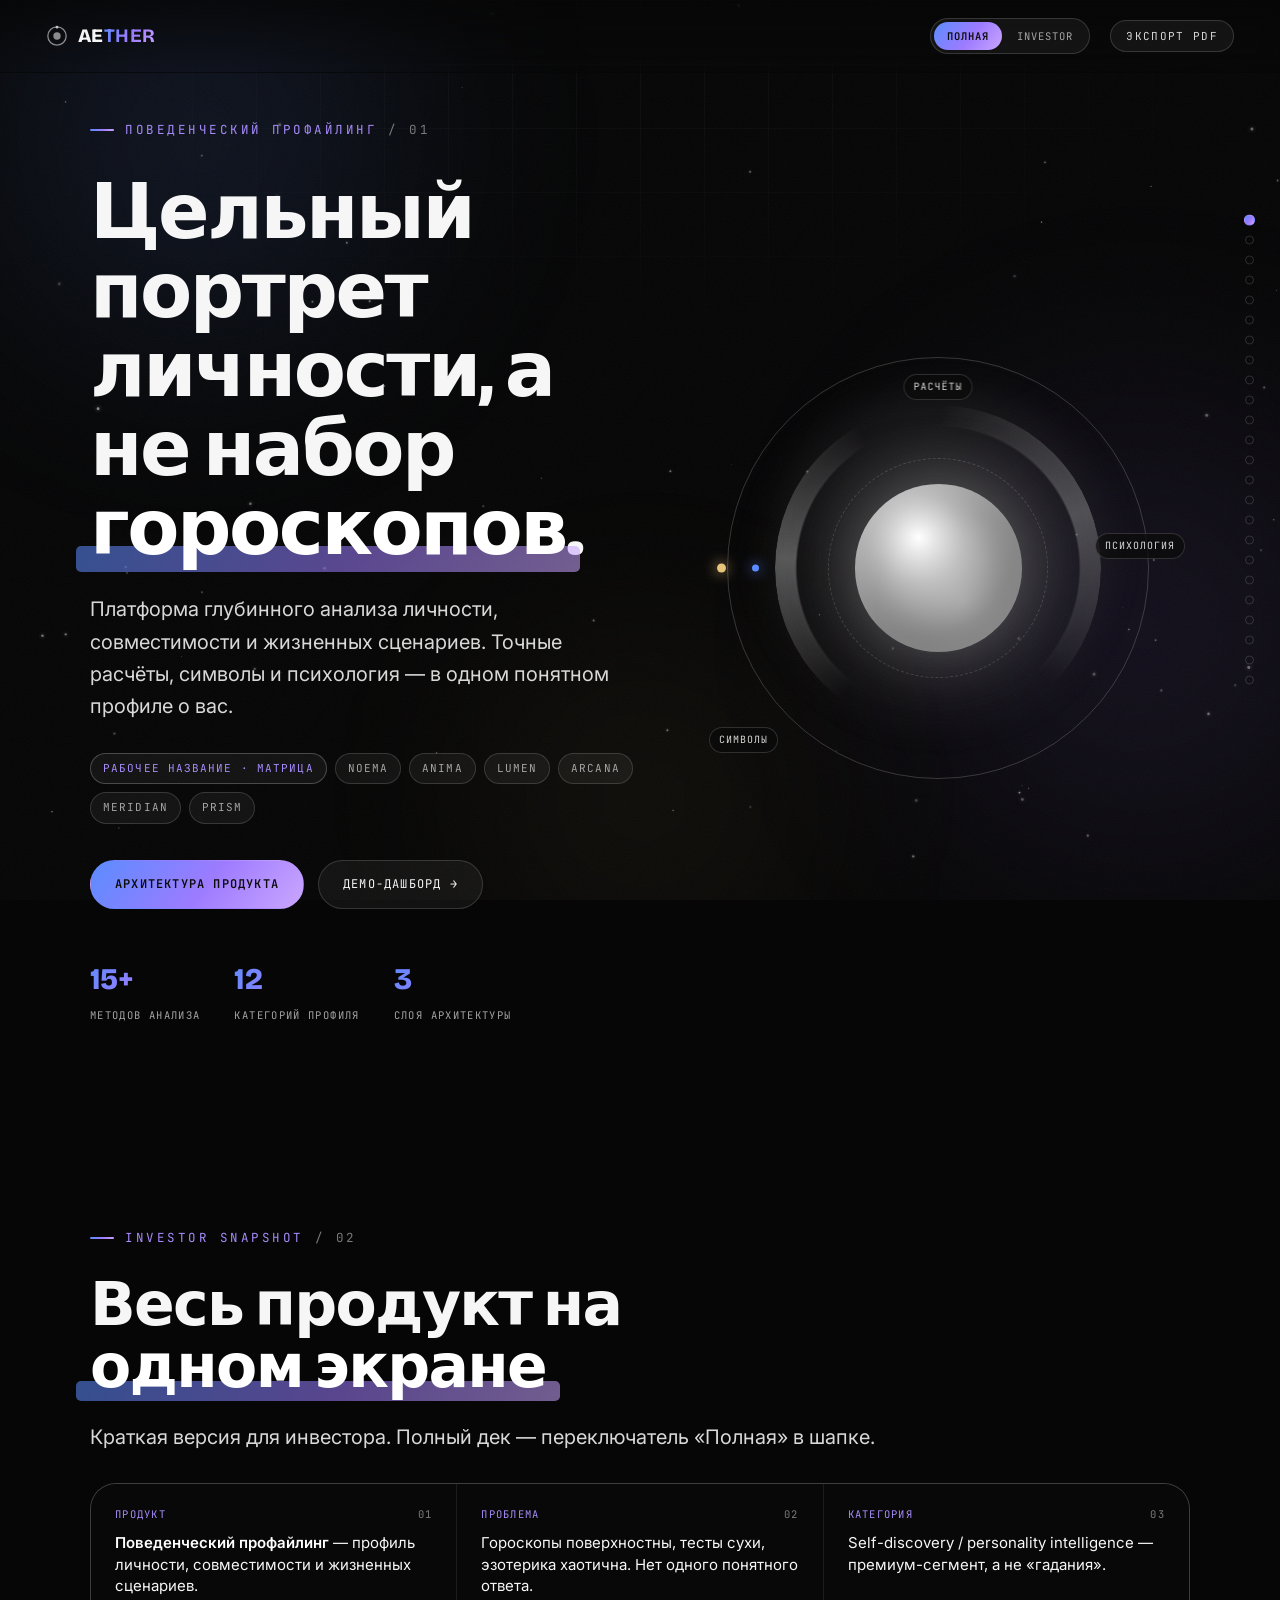
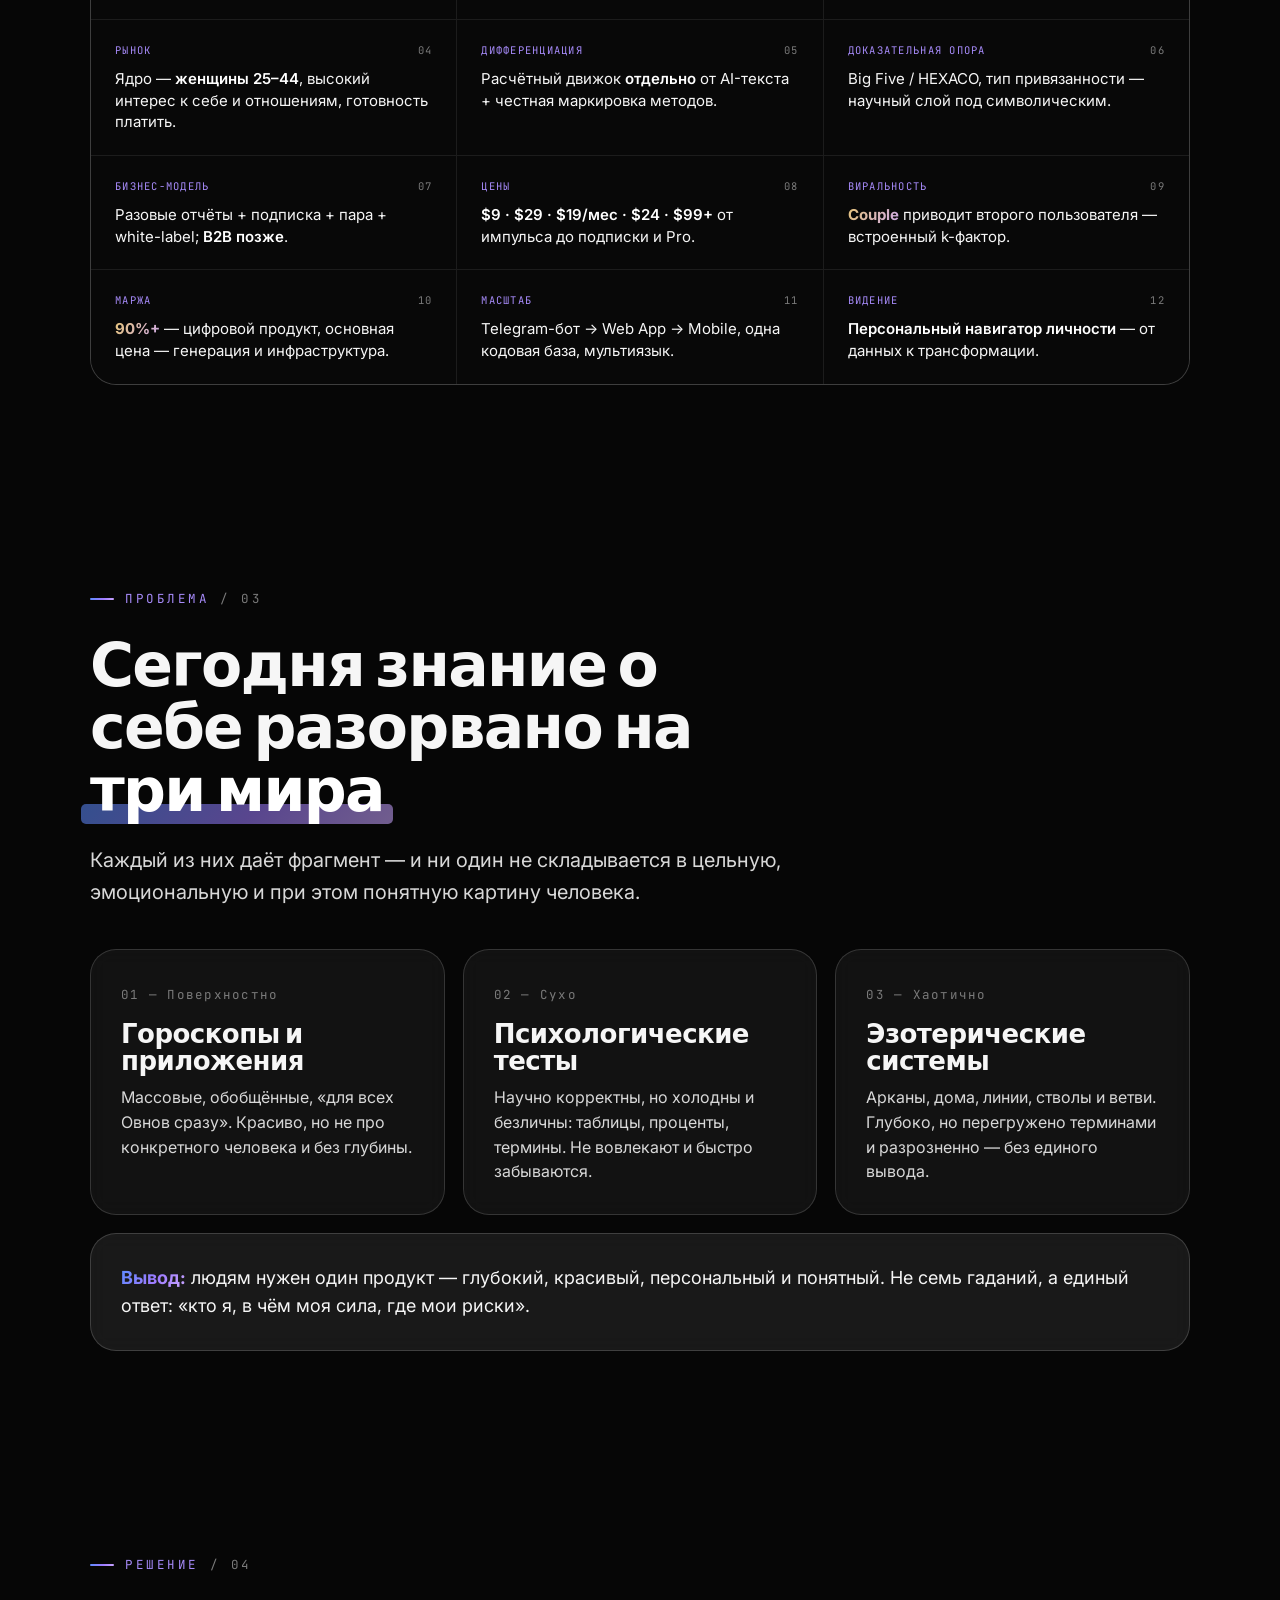
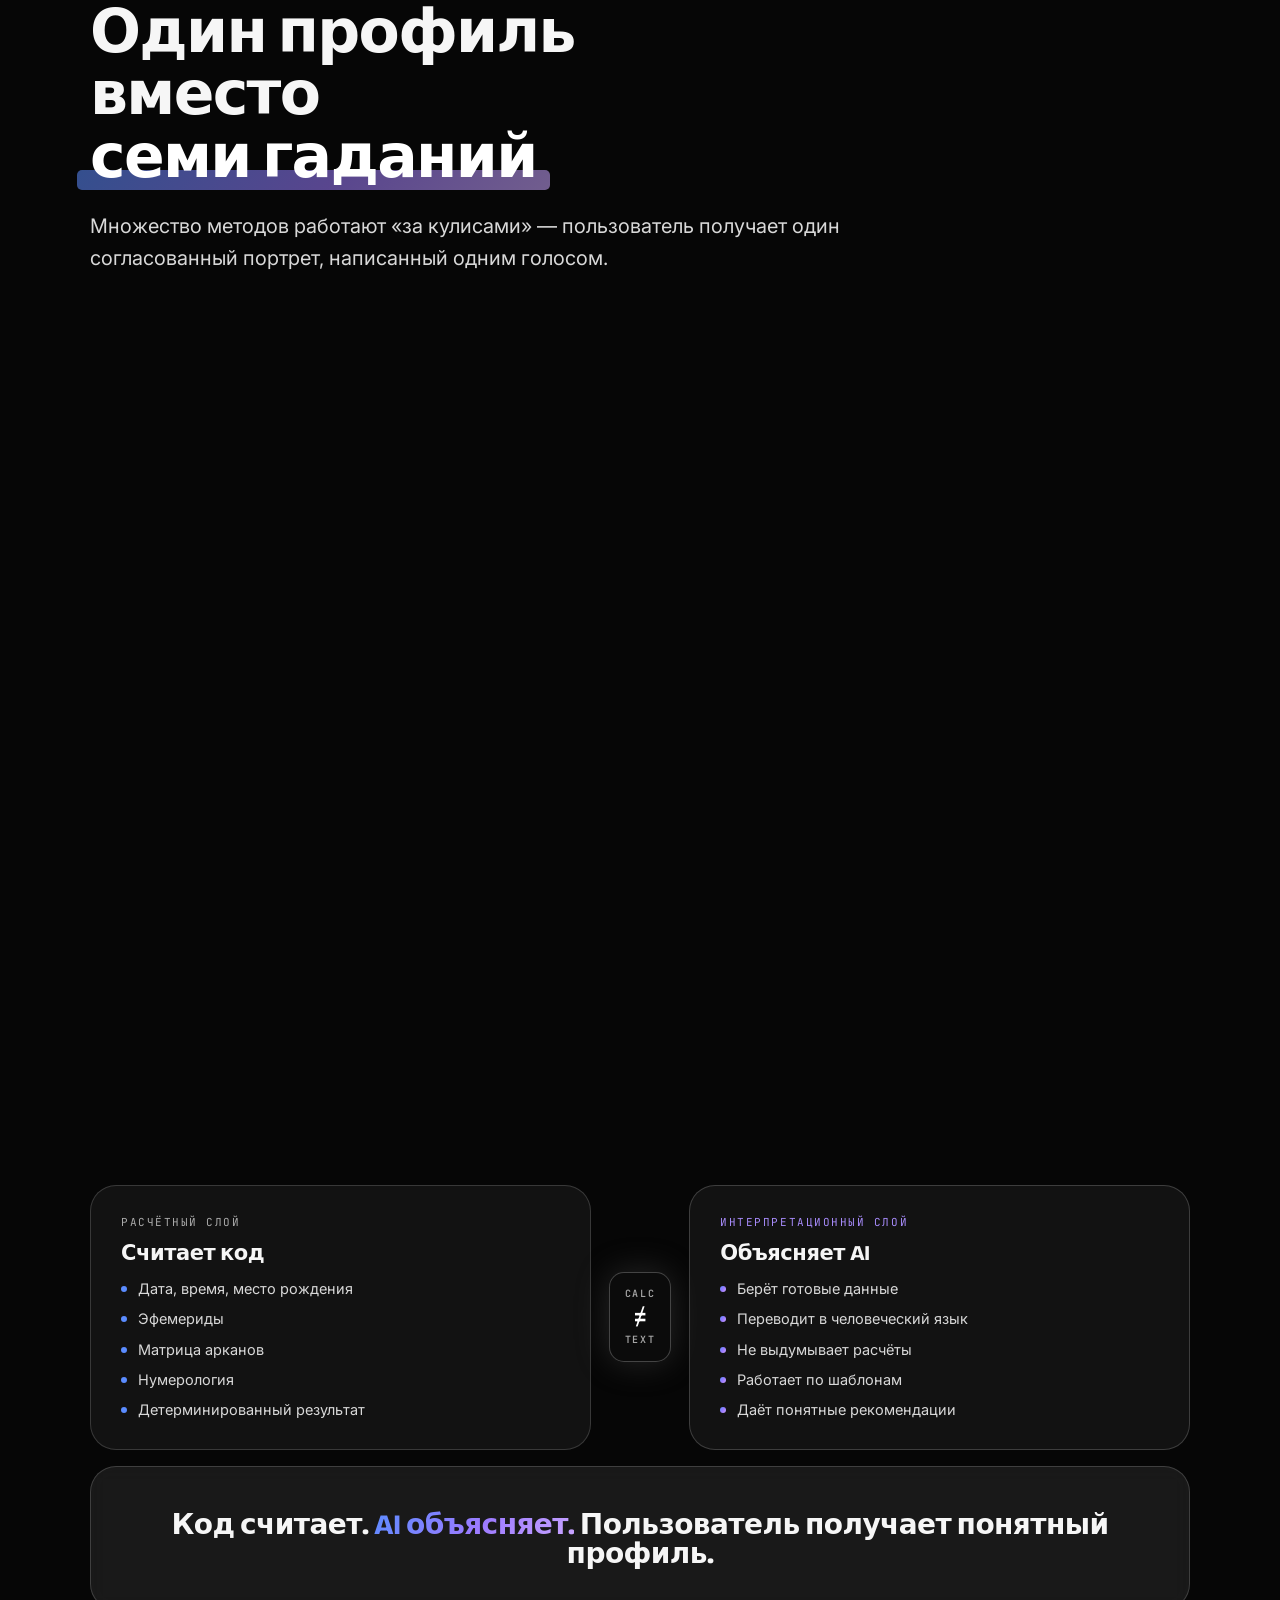
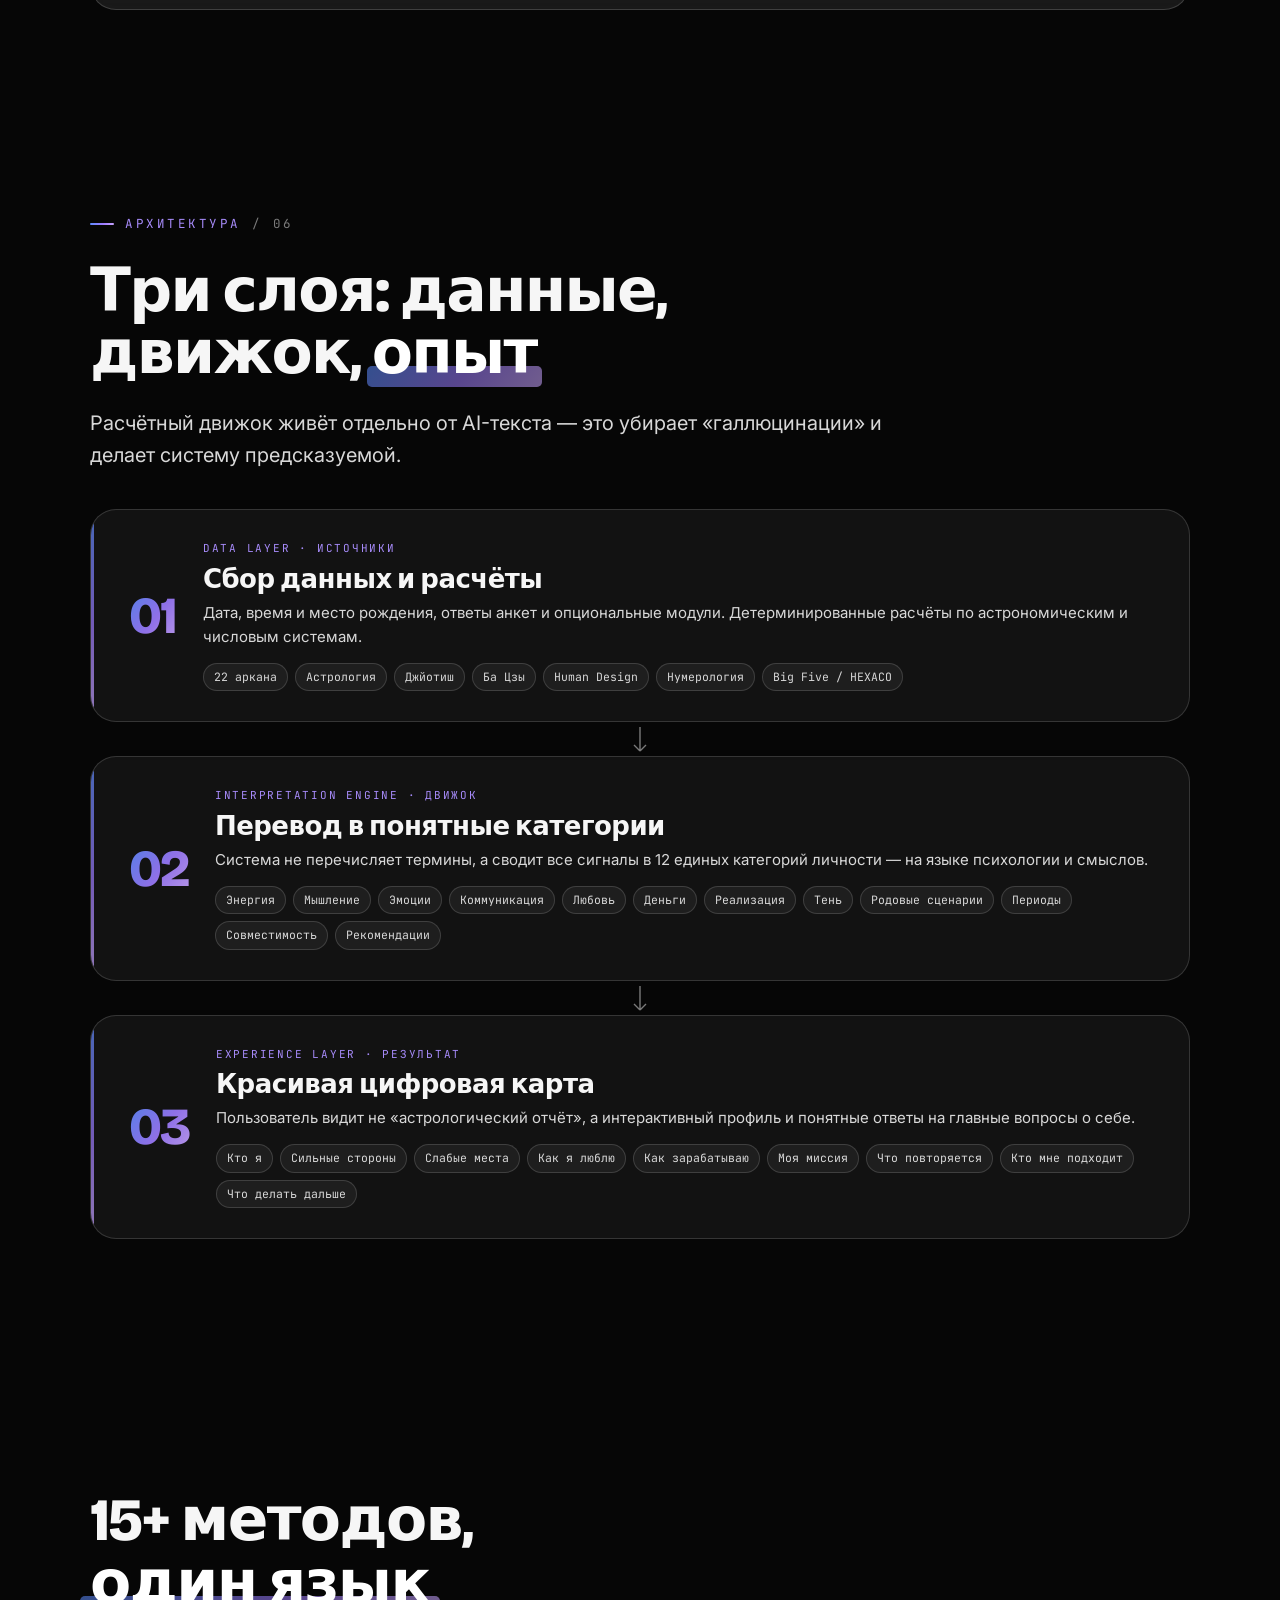
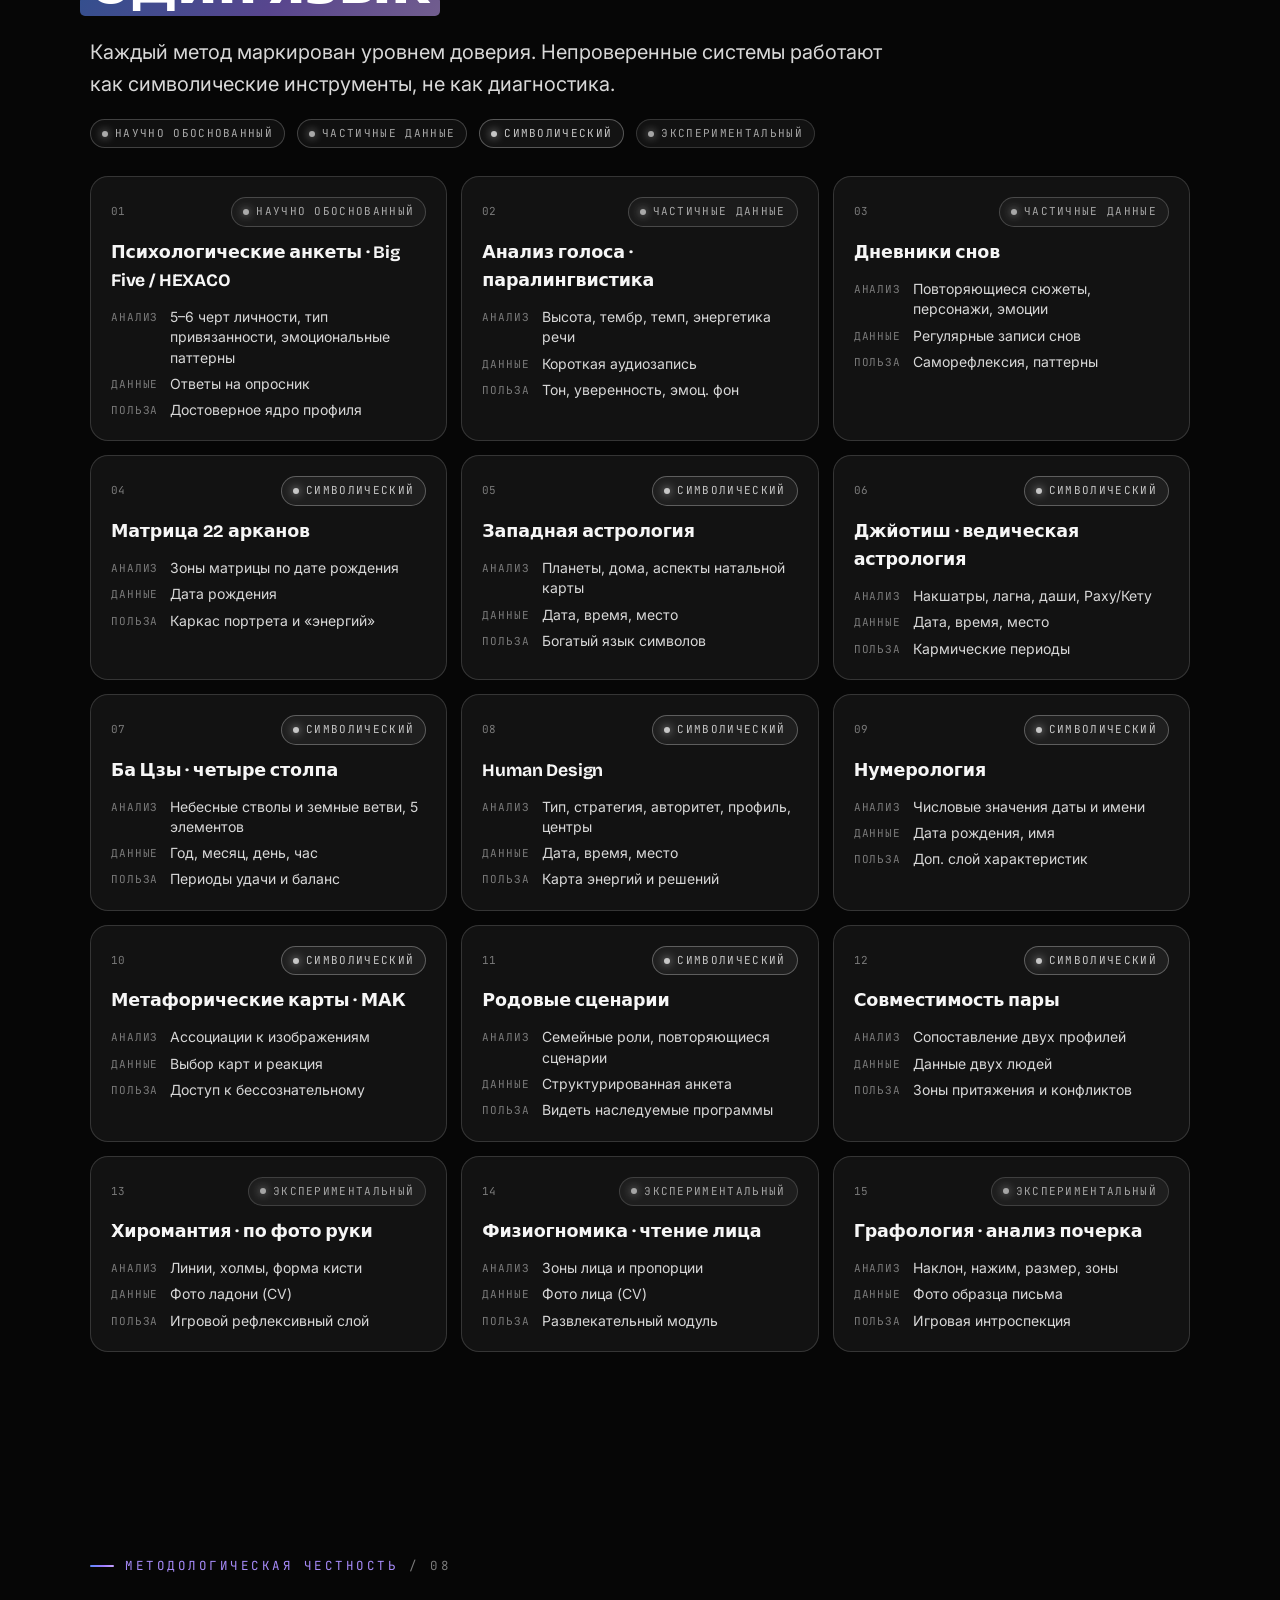
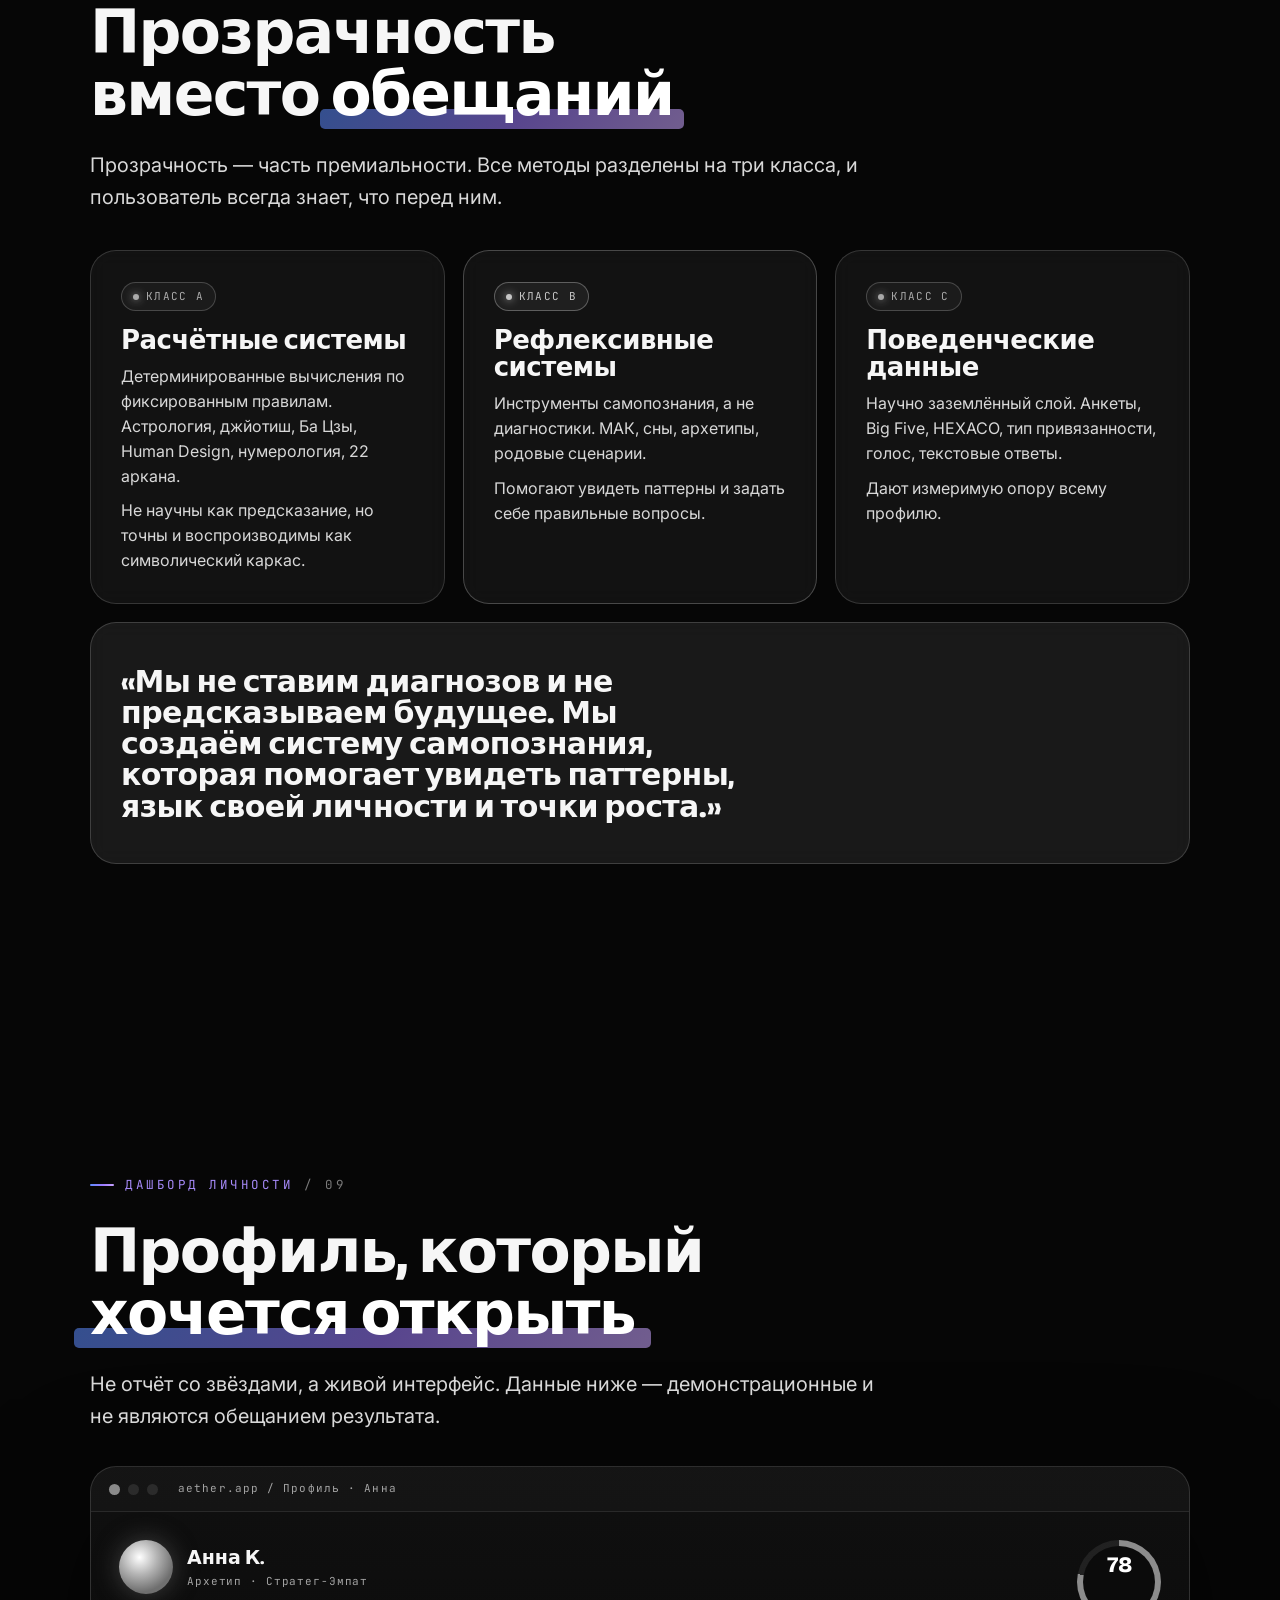
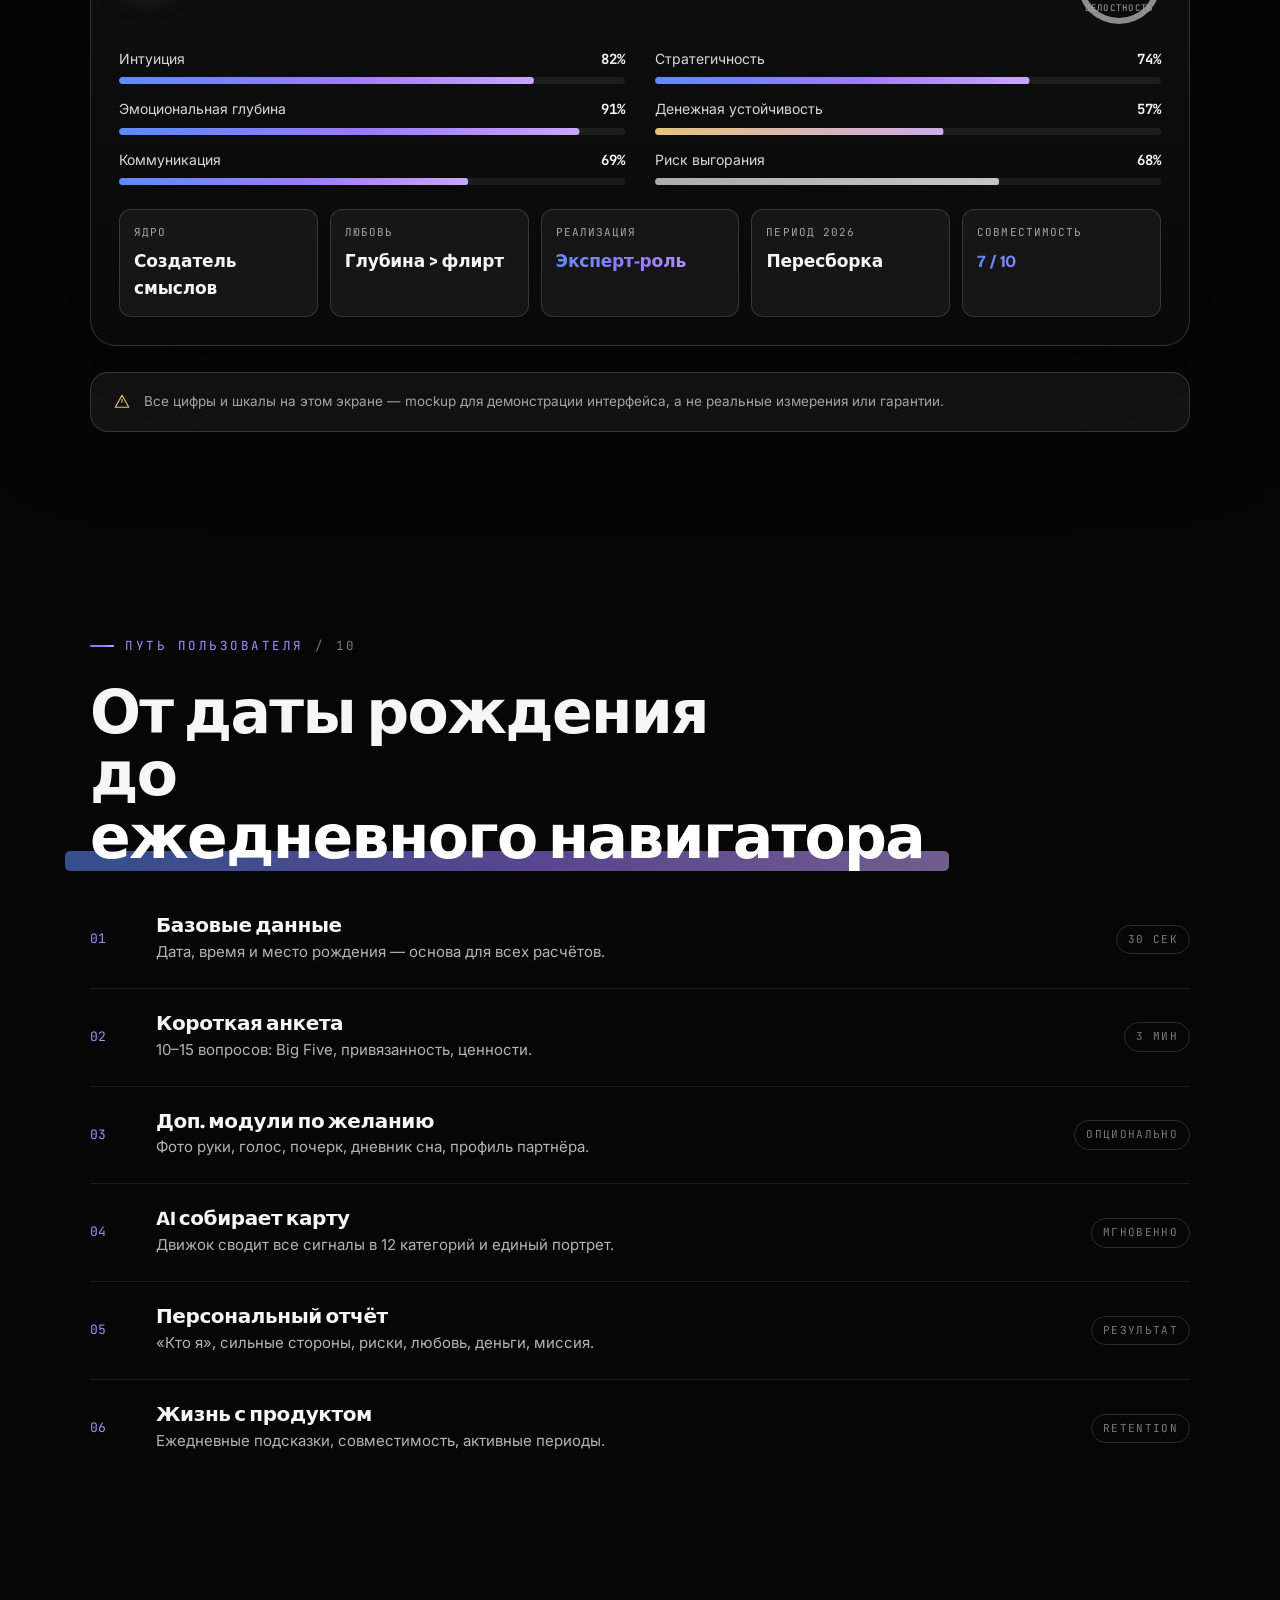
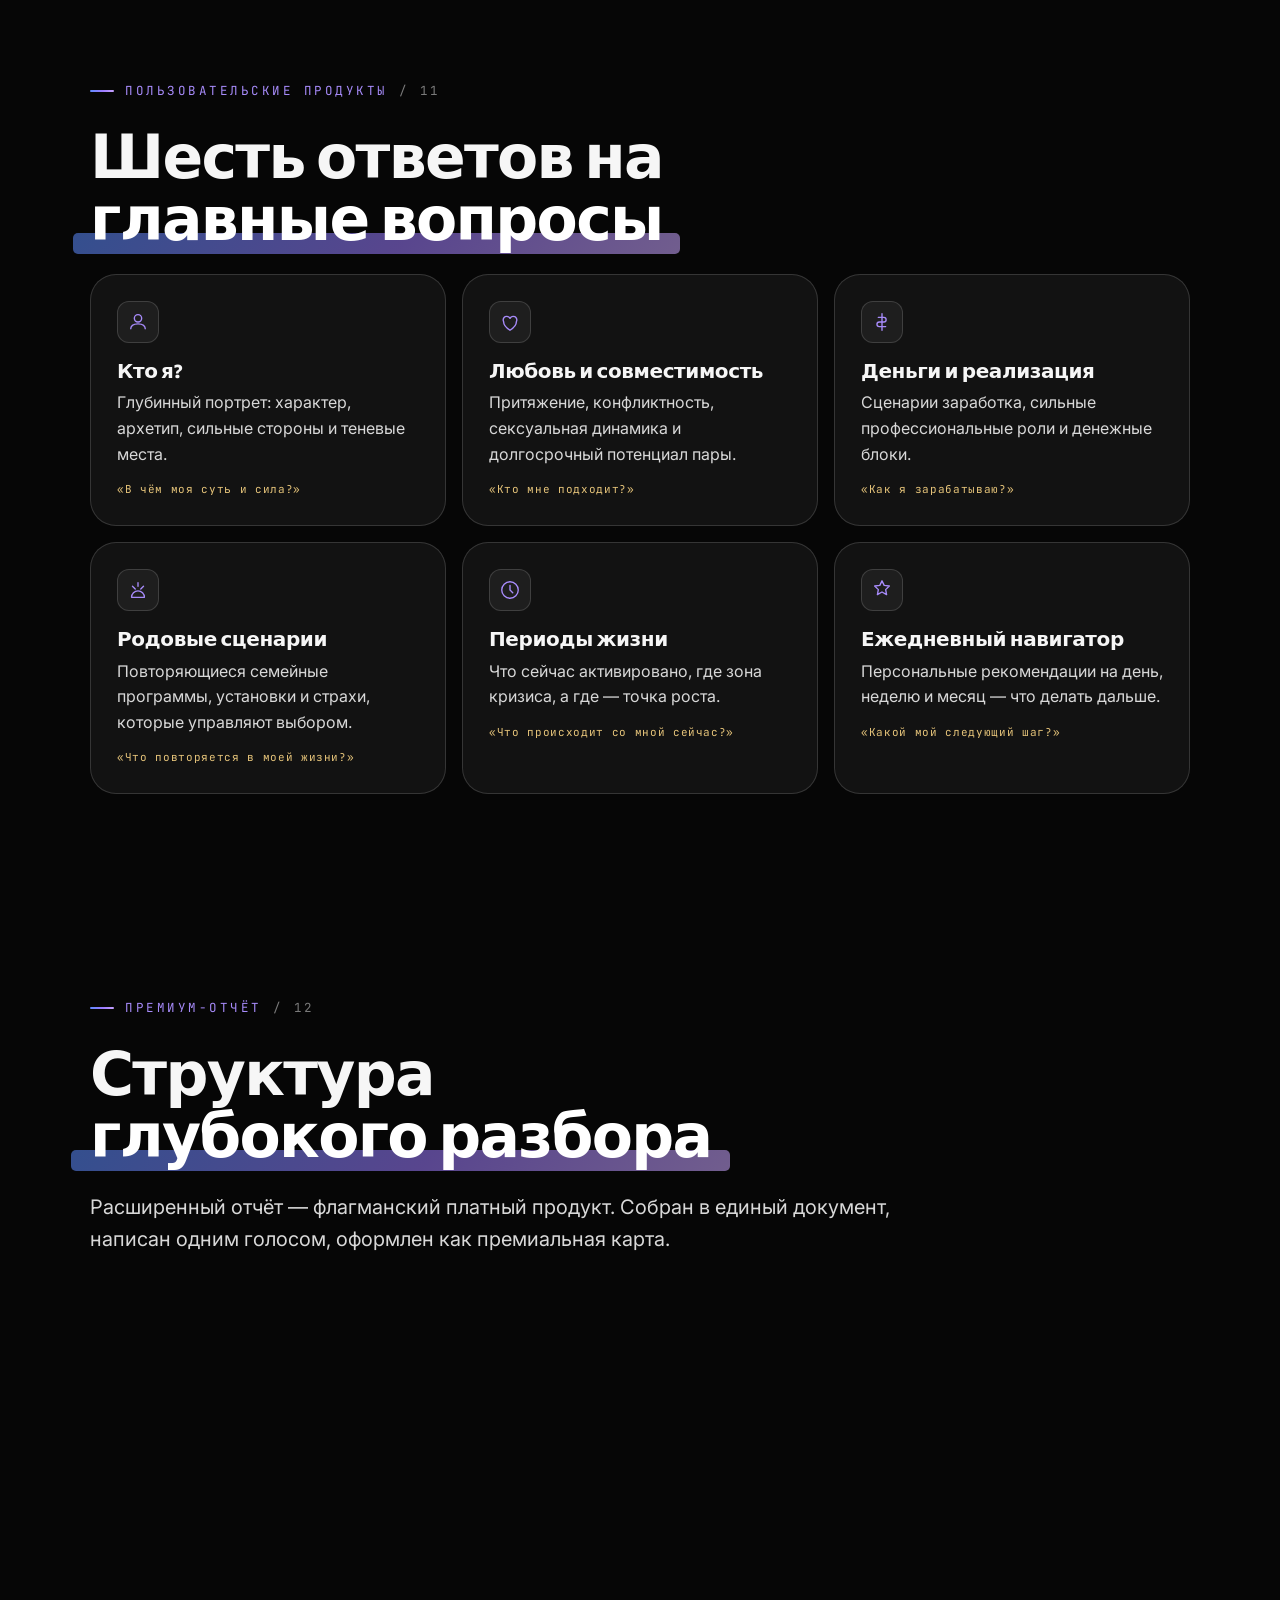
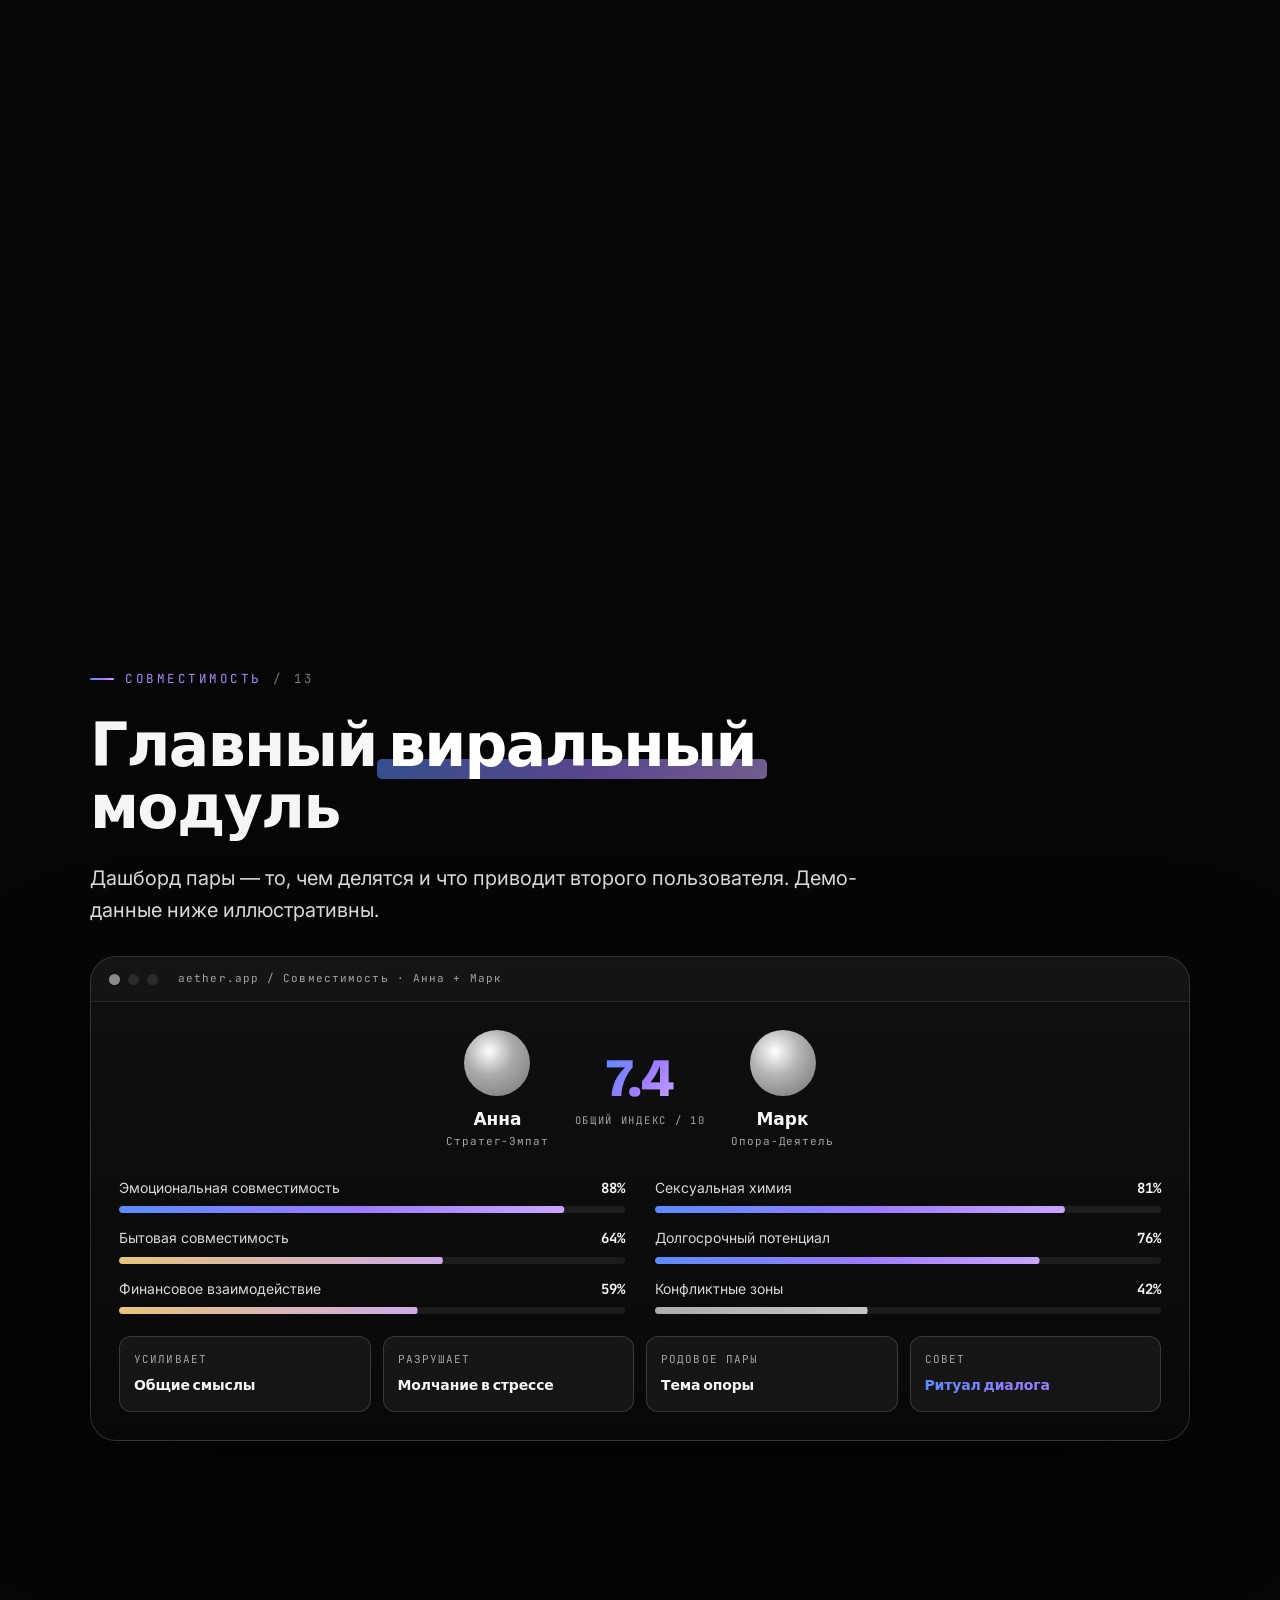
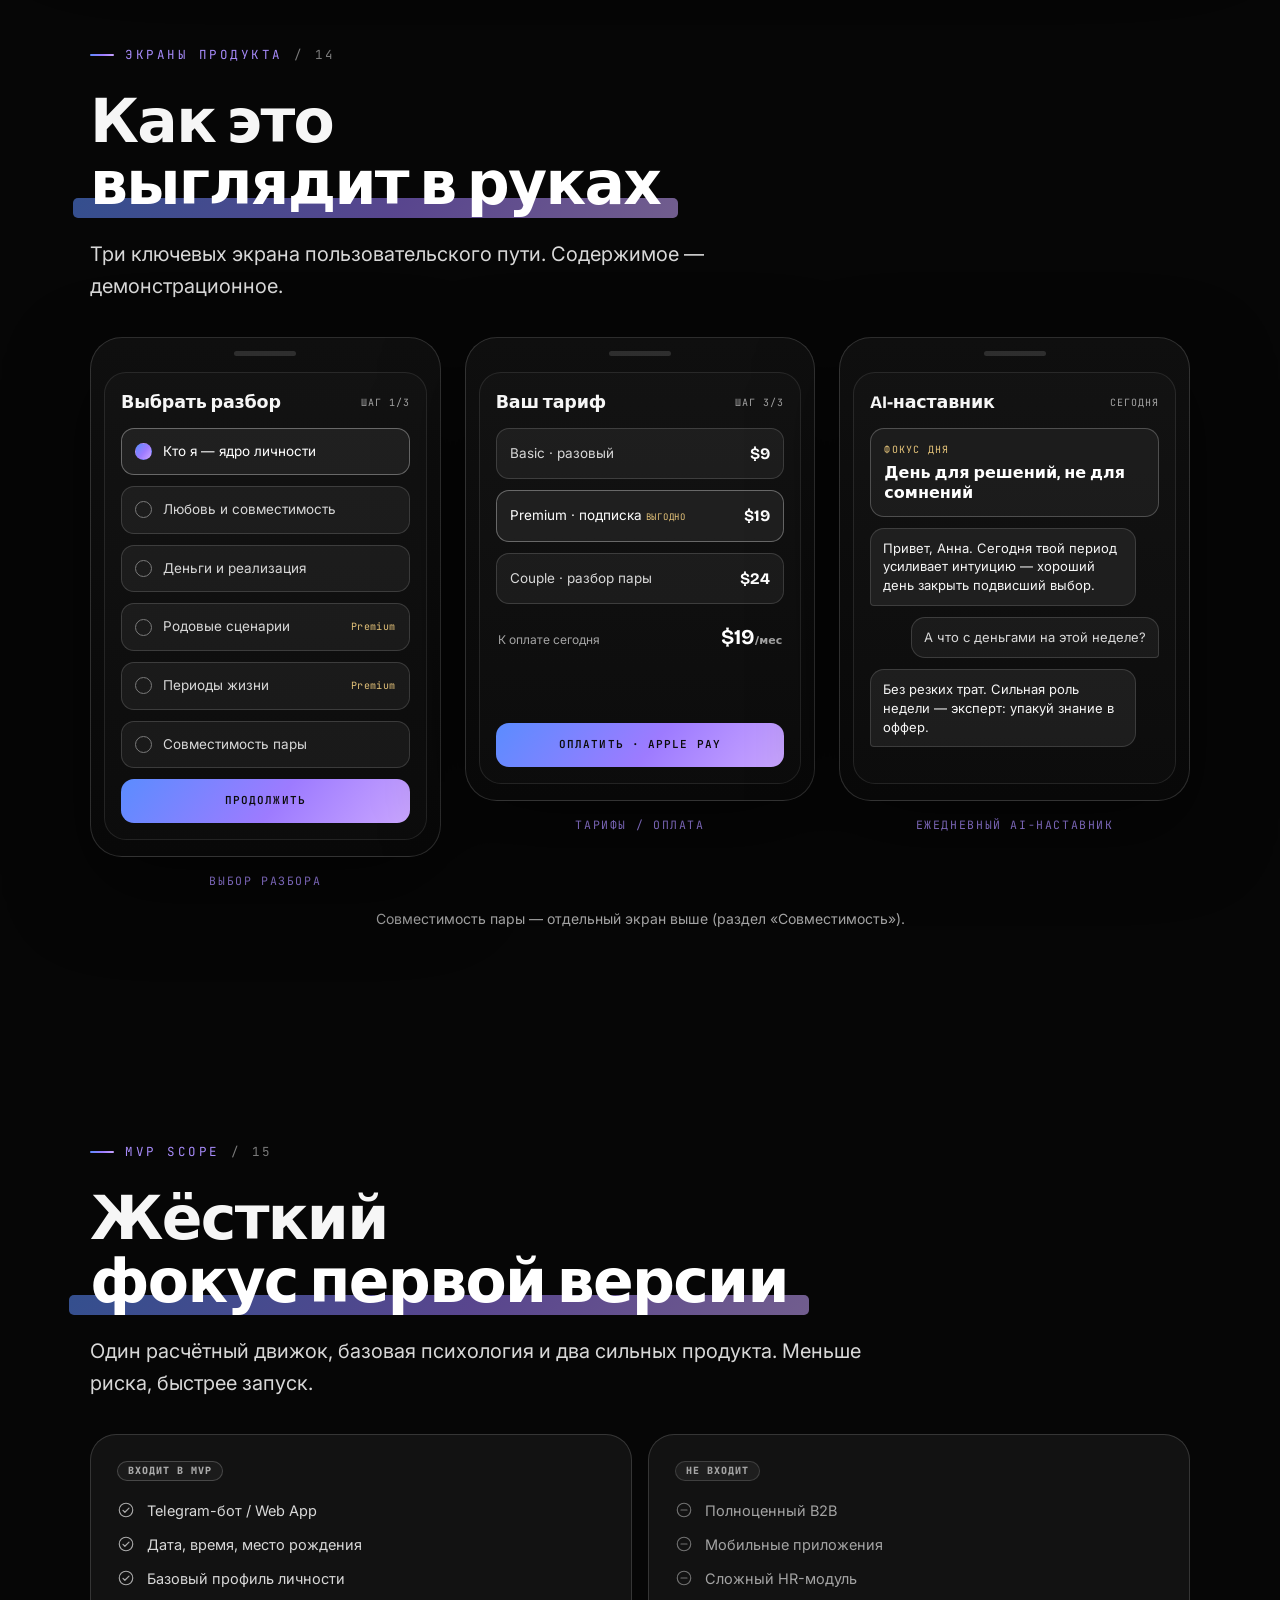
==== commit 09330ea6: "Дек: возвращён акцент точечно (1–2 цветных элемента на блок) База остаётся чёрно-белой; цвет — тольк" ====
--- a/app/deck.html
+++ b/app/deck.html
@@ -19,12 +19,13 @@
   --line:rgba(255,255,255,.15);
   --line-2:rgba(255,255,255,.09);
   --soft:rgba(255,255,255,.05);
-  --violet:#999999;
-  --violet-deep:#6f6f6f;
-  --blue:#8a8a8a;
-  --gold:#c6c6c6;
-  --grad:linear-gradient(128deg,#8a8a8a 0%,#8c8c8c 54%,#b4b4b4 100%);
-  --grad-gold:linear-gradient(120deg,#c6c6c6 0%,#b4b4b4 120%);
+  /* единственный акцент — точечно (1–2 элемента на блок): eyebrow, подсветка, ключевое слово, прогресс, нав */
+  --violet:#a78bfa;
+  --violet-deep:#7c5cff;
+  --blue:#5b8cff;
+  --gold:#e6c47a;
+  --grad:linear-gradient(128deg,#5b8cff 0%,#9d7bff 54%,#caa6ff 100%);
+  --grad-gold:linear-gradient(120deg,#e6c47a 0%,#caa6ff 120%);
   --glass:rgba(255,255,255,.05);
   --glass-2:rgba(255,255,255,.08);
   --r:18px; --r-lg:26px; --r-sm:12px;
@@ -50,9 +51,9 @@
 /* ============ AMBIENT BACKGROUND ============ */
 .bg-fx{position:fixed;inset:0;z-index:0;pointer-events:none;overflow:hidden}
 .glow{position:absolute;border-radius:50%;filter:blur(90px);opacity:.5;will-change:transform}
-.glow.g1{width:640px;height:640px;top:-180px;left:-120px;background:radial-gradient(circle,#8a8a8a66,transparent 70%);animation:drift1 26s var(--ease) infinite alternate}
-.glow.g2{width:720px;height:720px;top:30%;right:-220px;background:radial-gradient(circle,#8c8c8c55,transparent 70%);animation:drift2 32s var(--ease) infinite alternate}
-.glow.g3{width:520px;height:520px;bottom:-160px;left:30%;background:radial-gradient(circle,#c6c6c62e,transparent 70%);animation:drift3 30s var(--ease) infinite alternate}
+.glow.g1{width:640px;height:640px;top:-180px;left:-120px;background:radial-gradient(circle,#5b8cff4d,transparent 70%);animation:drift1 26s var(--ease) infinite alternate}
+.glow.g2{width:720px;height:720px;top:30%;right:-220px;background:radial-gradient(circle,#9d7bff40,transparent 70%);animation:drift2 32s var(--ease) infinite alternate}
+.glow.g3{width:520px;height:520px;bottom:-160px;left:30%;background:radial-gradient(circle,#e6c47a24,transparent 70%);animation:drift3 30s var(--ease) infinite alternate}
 @keyframes drift1{to{transform:translate(80px,60px)}}
 @keyframes drift2{to{transform:translate(-70px,40px)}}
 @keyframes drift3{to{transform:translate(50px,-50px)}}
